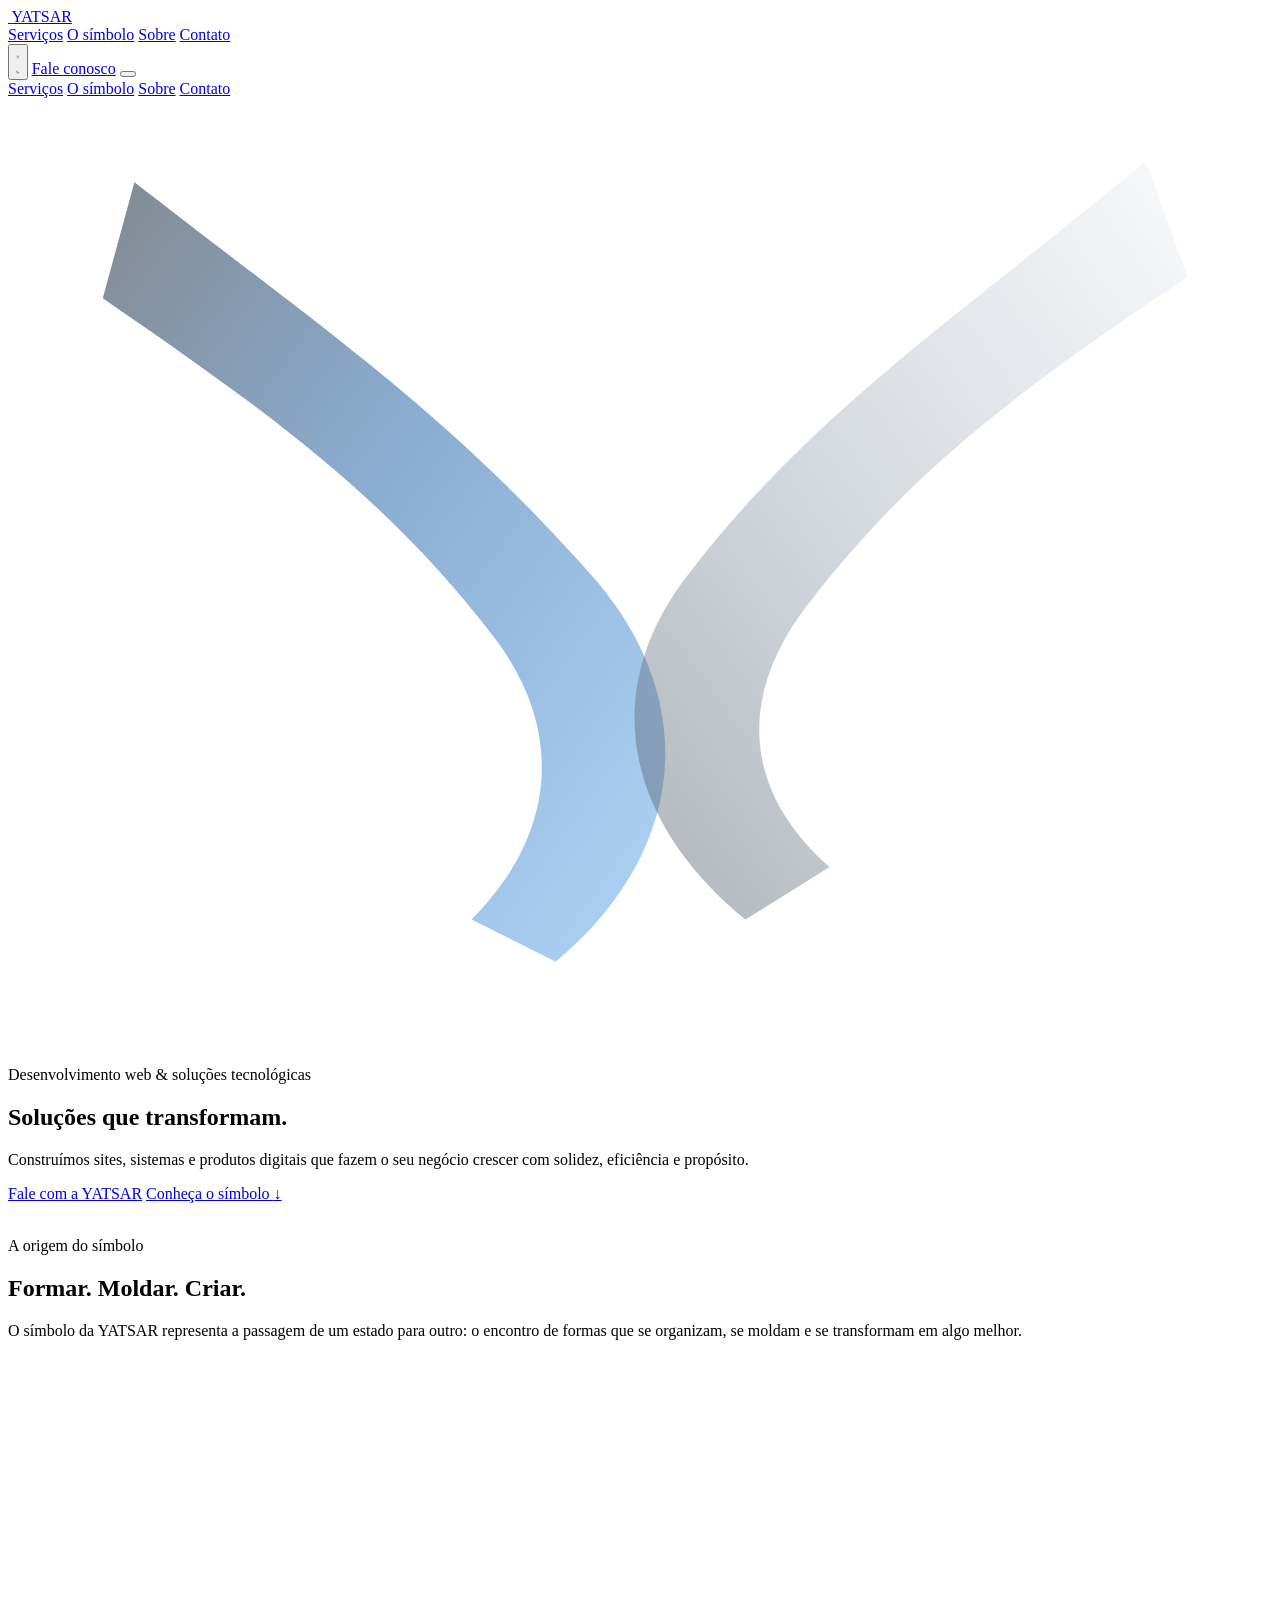
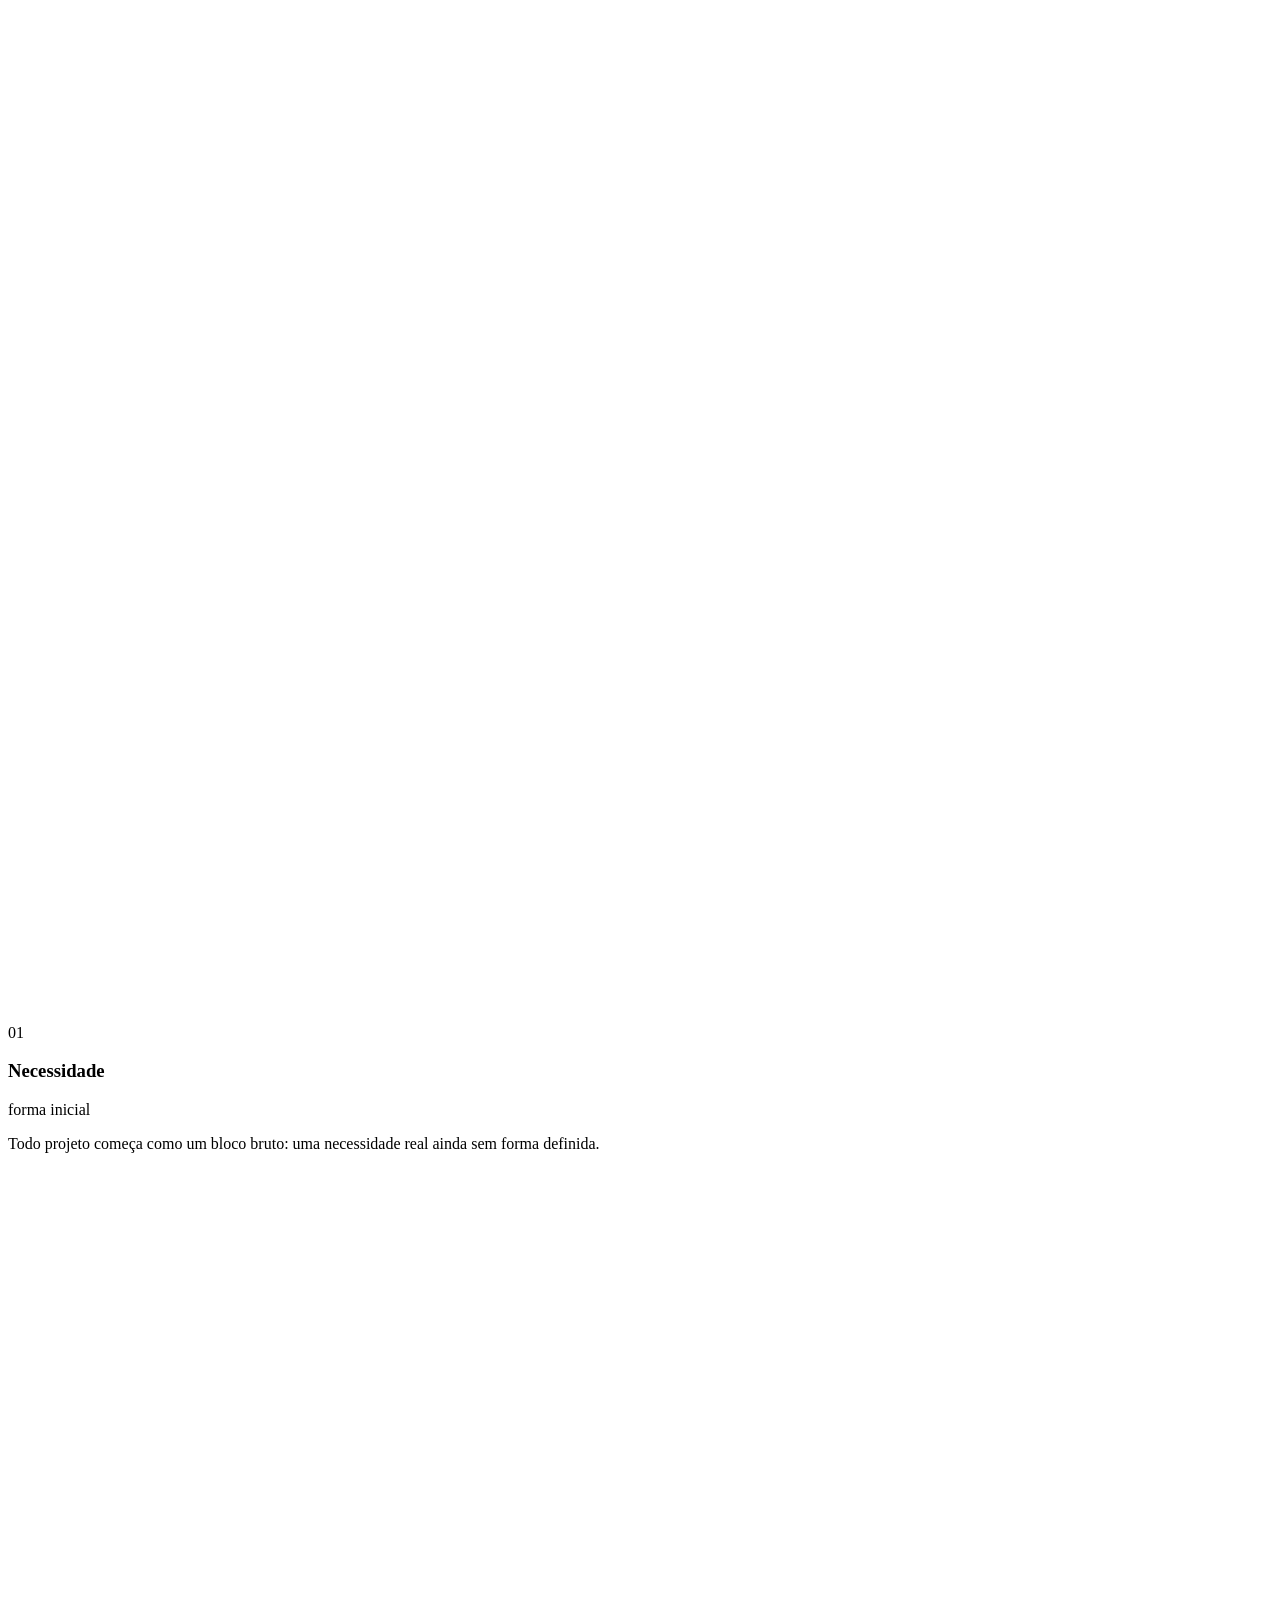
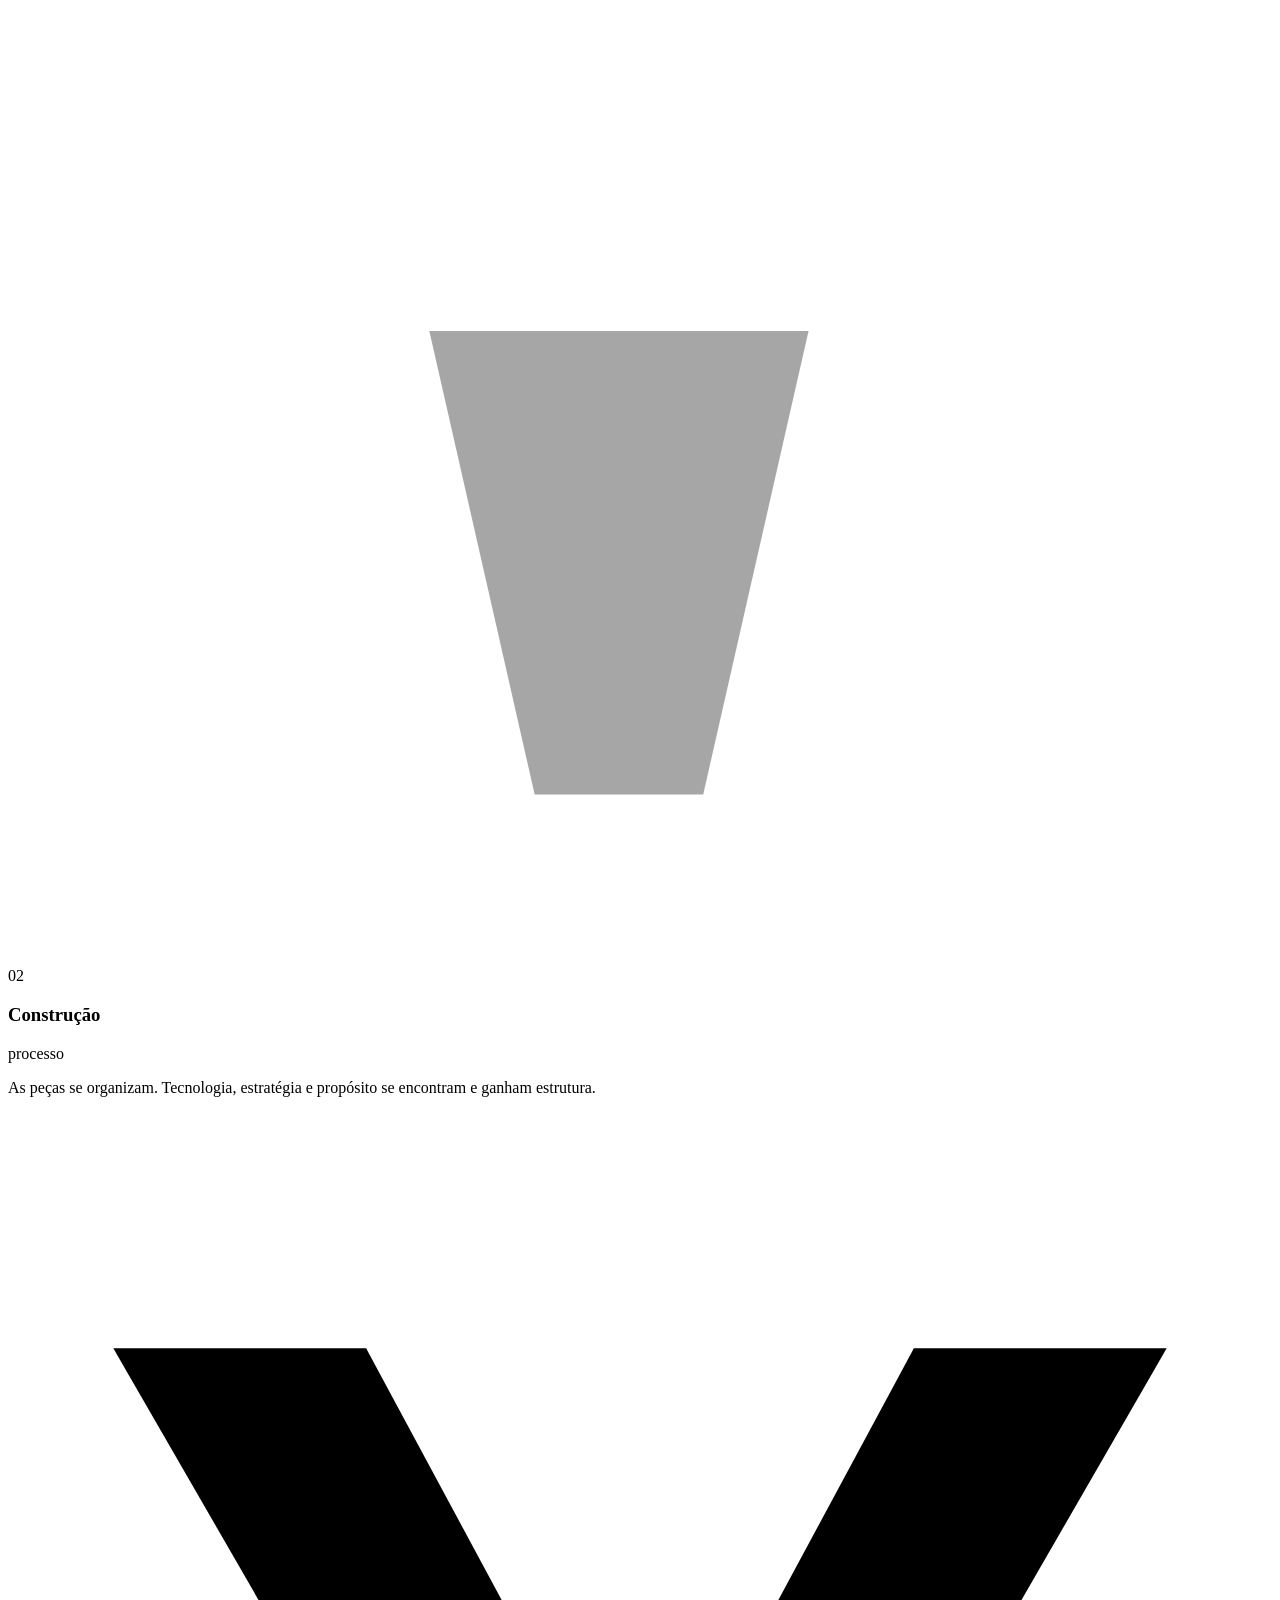
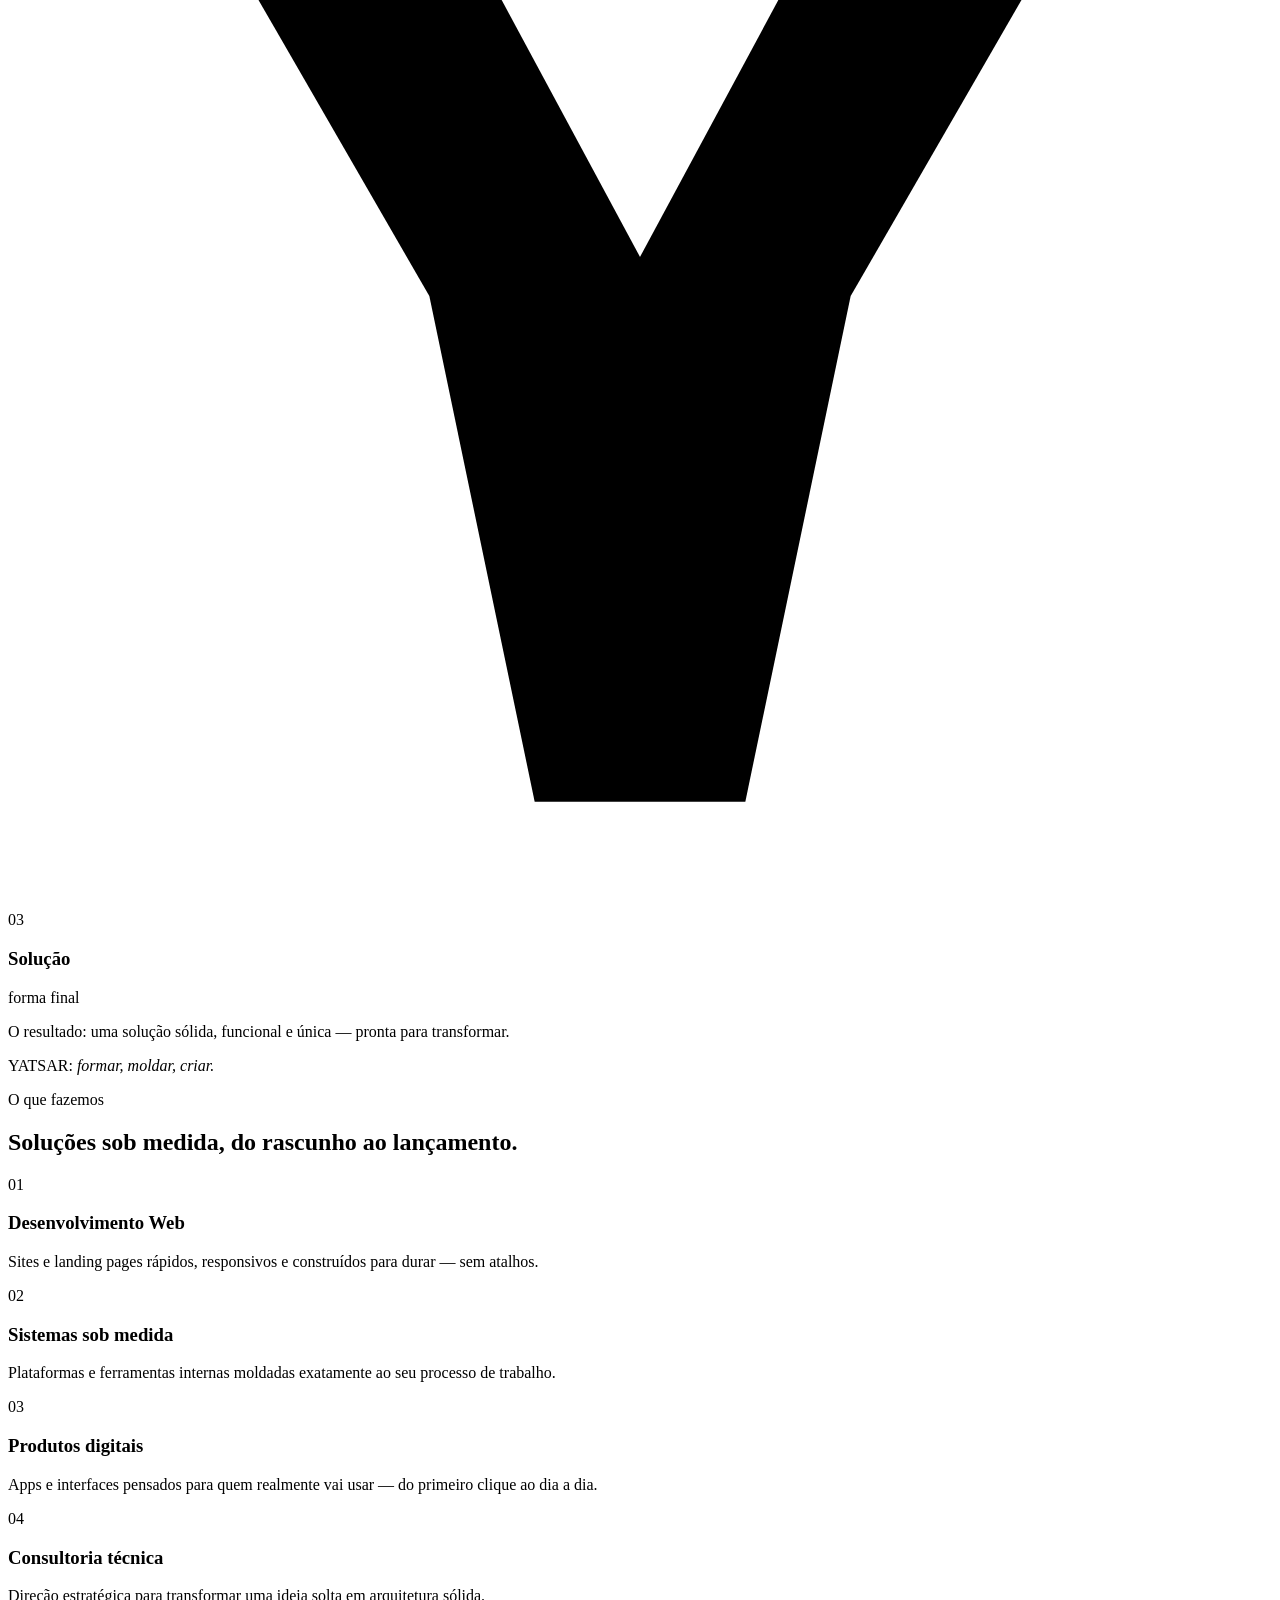
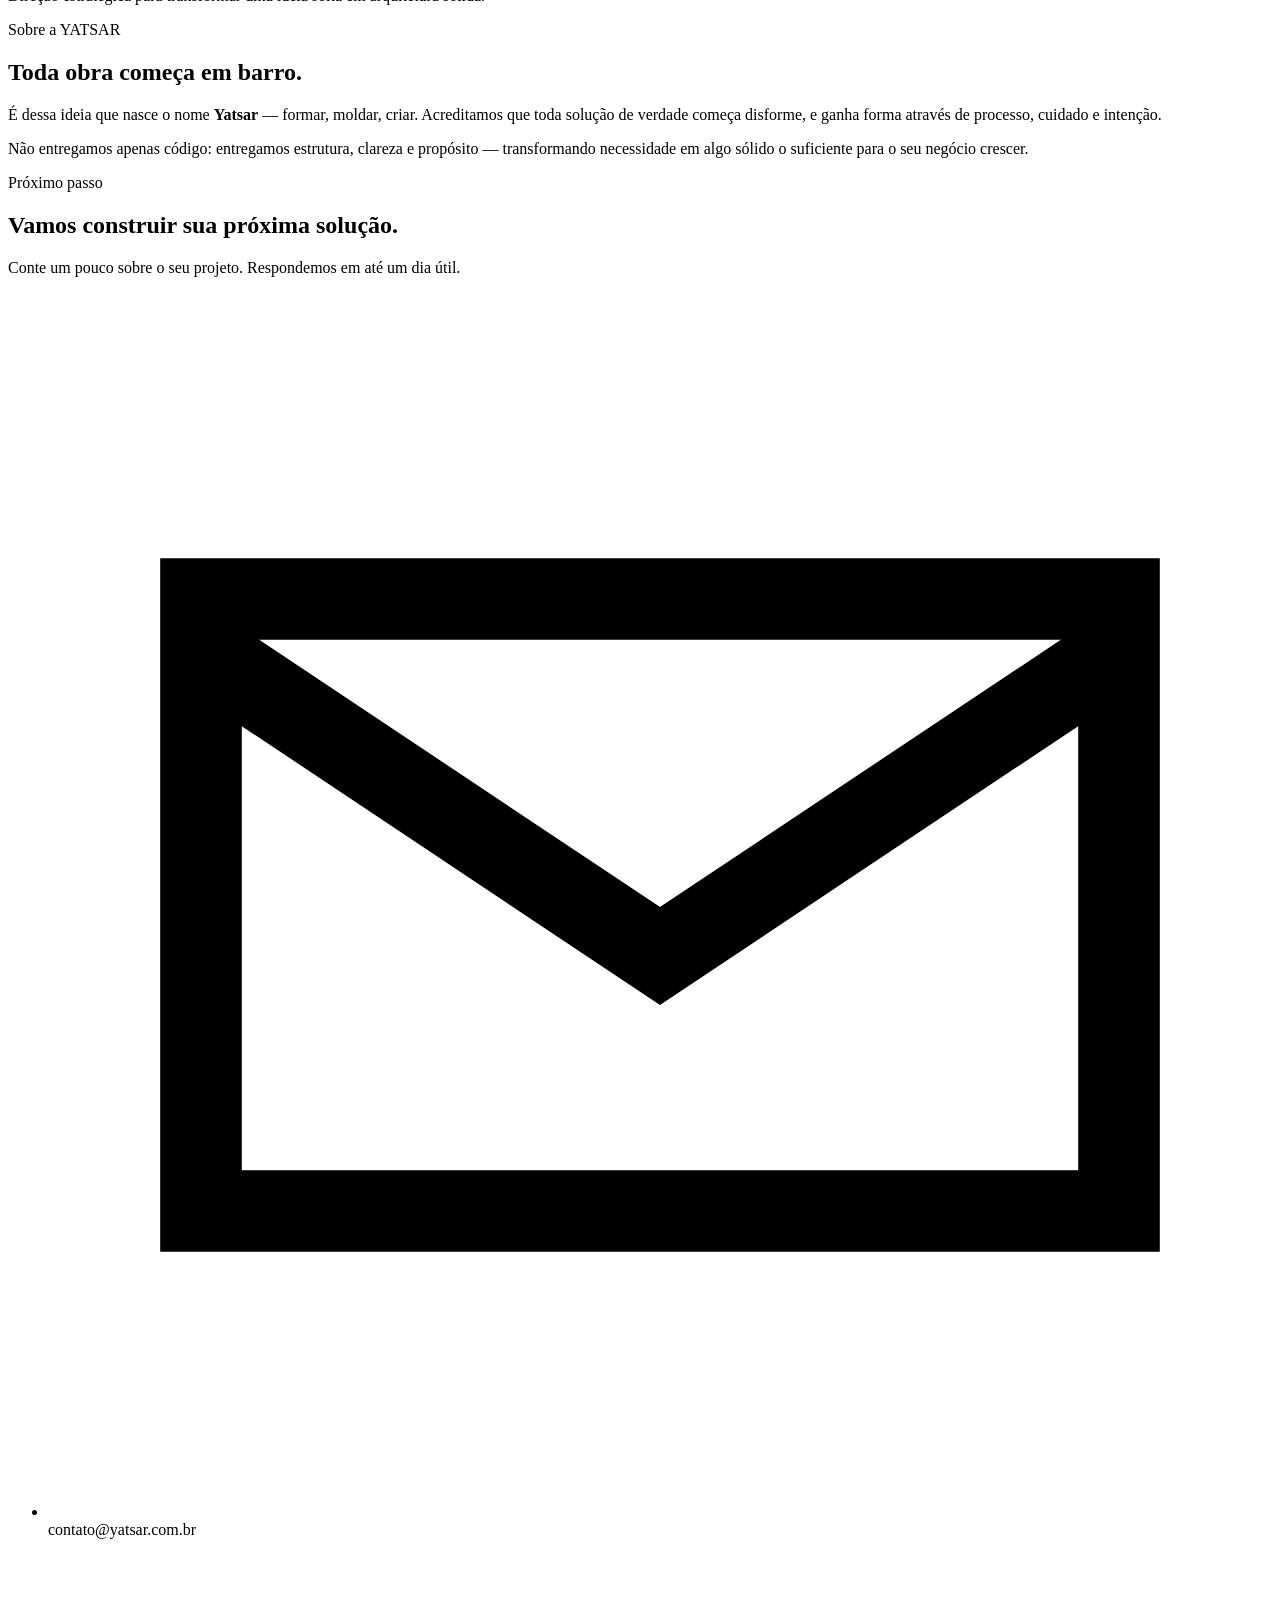
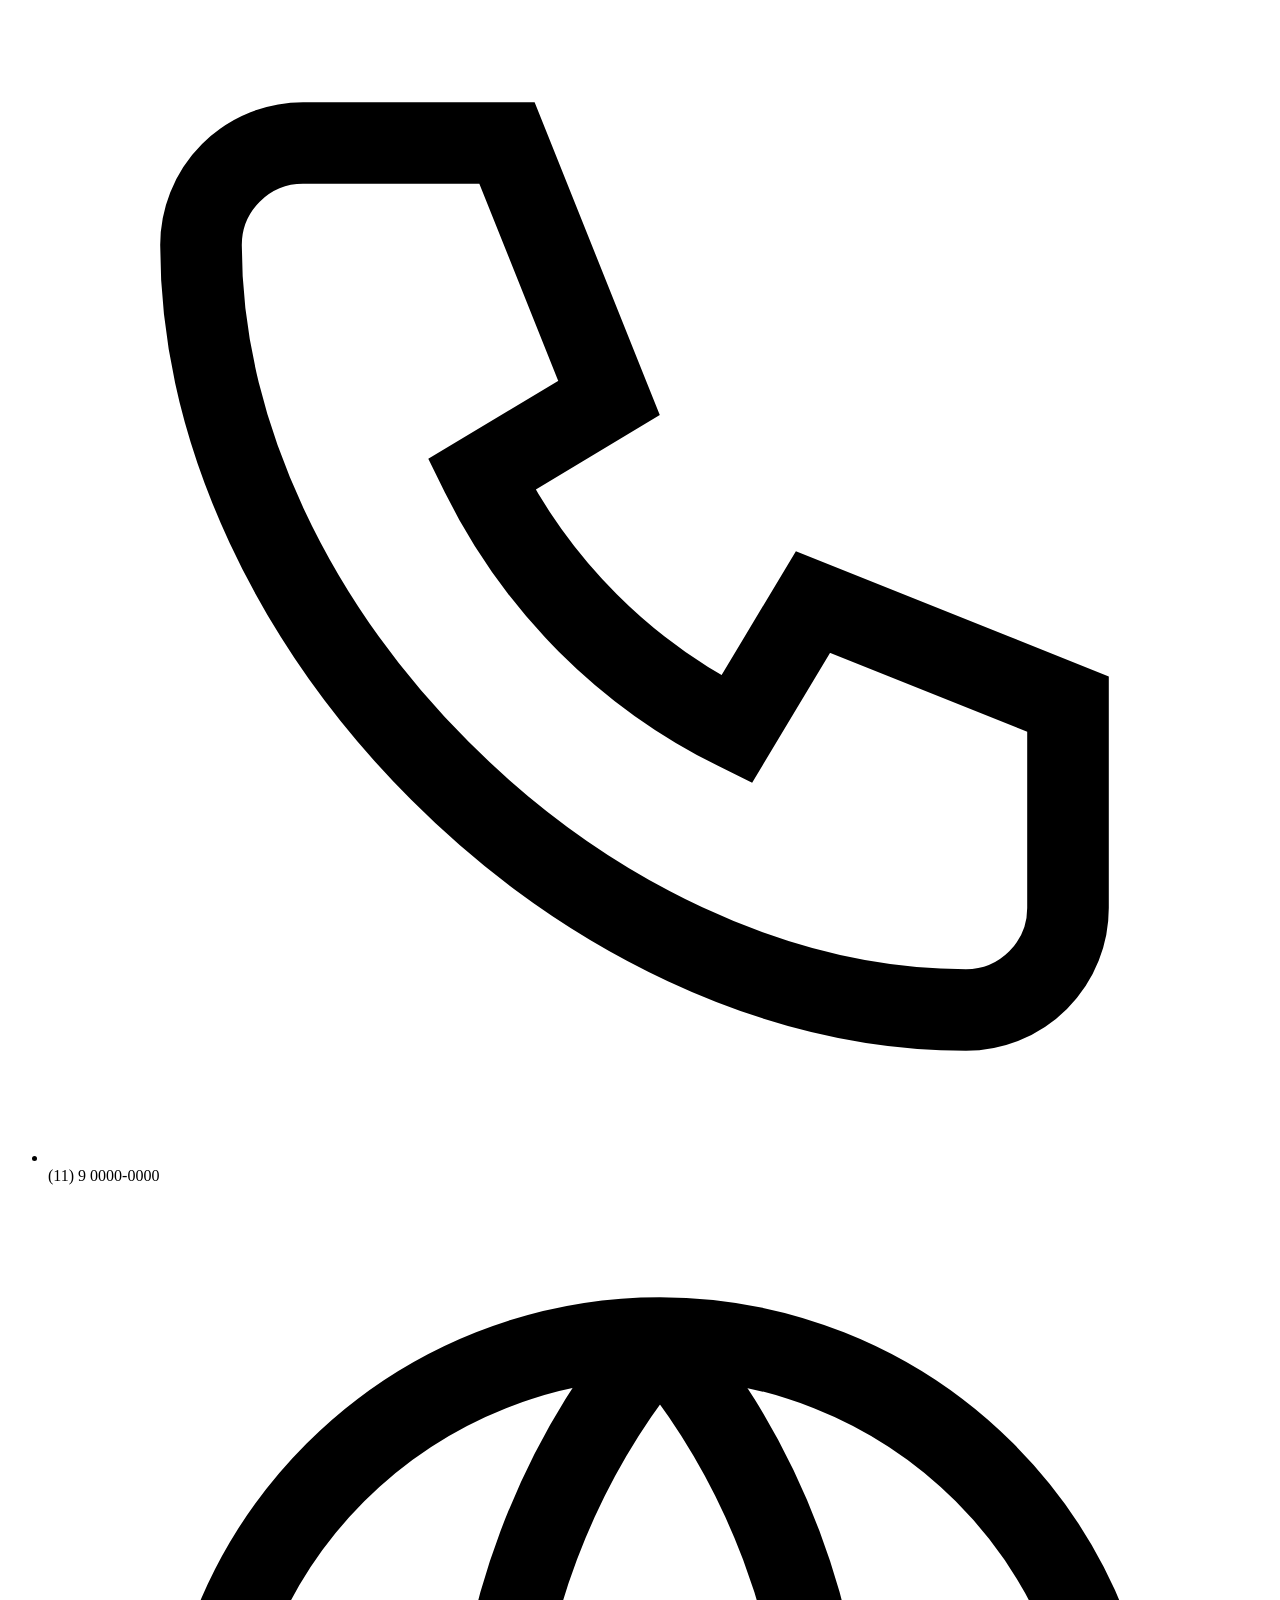
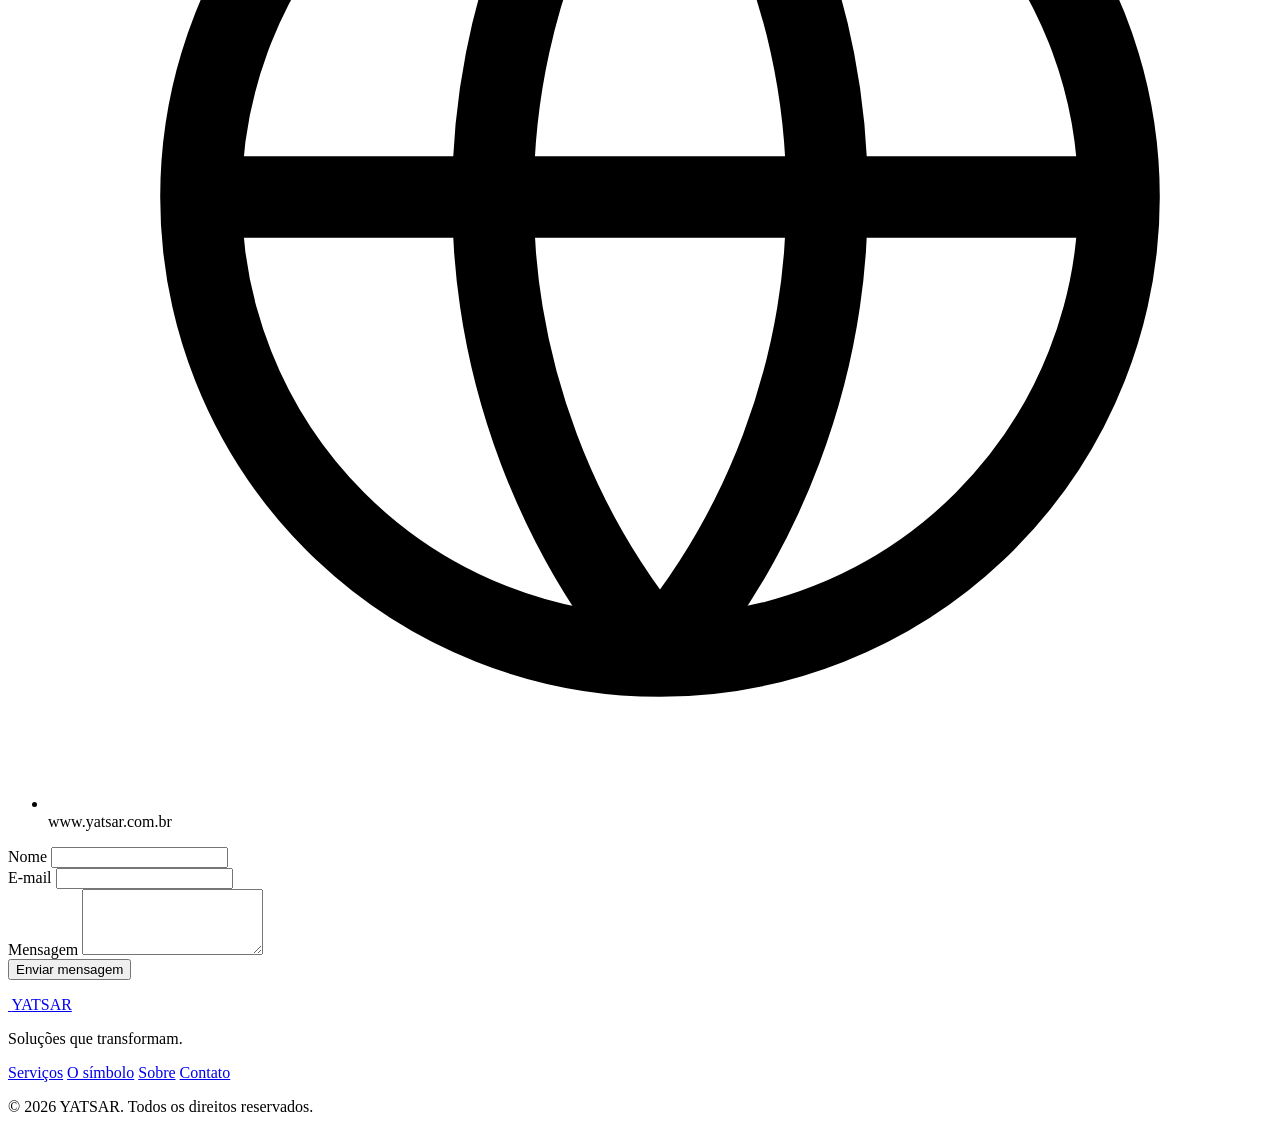
==== index.html @ bc800d45 "Rename index (1).html to index.html" ====
<!DOCTYPE html>
<html lang="pt-BR" data-theme="dark">
<head>
<meta charset="UTF-8">
<meta name="viewport" content="width=device-width, initial-scale=1.0">
<title>YATSAR — Soluções que transformam</title>
<meta name="description" content="YATSAR: desenvolvimento web e soluções tecnológicas para o seu negócio crescer com solidez, eficiência e propósito.">

<link rel="preconnect" href="https://fonts.googleapis.com">
<link rel="preconnect" href="https://fonts.gstatic.com" crossorigin>
<link href="https://fonts.googleapis.com/css2?family=Space+Grotesk:wght@400;500;600;700&family=Inter:wght@400;500;600&family=JetBrains+Mono:wght@400;500&display=swap" rel="stylesheet">

<link rel="stylesheet" href="style.css">

<link rel="icon" type="image/png" href="yatsar-symbol.png">
</head>
<body>

<!-- ============ CURSOR / NOISE OVERLAY ============ -->
<div class="grain" aria-hidden="true"></div>

<!-- ============ NAV ============ -->
<header class="nav" id="nav">
  <div class="nav-inner">
    <a href="#hero" class="nav-logo" aria-label="YATSAR — início">
      <img src="yatsar-symbol.png" alt="" class="logo-mark" aria-hidden="true">
      <span class="logo-word">YATSAR</span>
    </a>

    <nav class="nav-links" aria-label="Navegação principal">
      <a href="#servicos">Serviços</a>
      <a href="#ideia">O símbolo</a>
      <a href="#sobre">Sobre</a>
      <a href="#contato">Contato</a>
    </nav>

    <div class="nav-actions">
      <button class="theme-toggle" id="themeToggle" aria-label="Alternar tema claro e escuro" aria-pressed="false">
        <svg class="icon-sun" viewBox="0 0 24 24" fill="none" stroke="currentColor" stroke-width="1.8">
          <circle cx="12" cy="12" r="4.2"/>
          <path d="M12 2.5v2.4M12 19.1v2.4M4.2 4.2l1.7 1.7M18.1 18.1l1.7 1.7M2.5 12h2.4M19.1 12h2.4M4.2 19.8l1.7-1.7M18.1 5.9l1.7-1.7"/>
        </svg>
        <svg class="icon-moon" viewBox="0 0 24 24" fill="none" stroke="currentColor" stroke-width="1.8">
          <path d="M20 14.5A8.5 8.5 0 1 1 9.5 4a6.8 6.8 0 0 0 10.5 10.5Z"/>
        </svg>
      </button>
      <a href="#contato" class="btn btn-primary btn-small">Fale conosco</a>
      <button class="nav-burger" id="navBurger" aria-label="Abrir menu" aria-expanded="false">
        <span></span><span></span><span></span>
      </button>
    </div>
  </div>
  <nav class="nav-mobile" id="navMobile" aria-label="Navegação móvel">
    <a href="#servicos">Serviços</a>
    <a href="#ideia">O símbolo</a>
    <a href="#sobre">Sobre</a>
    <a href="#contato">Contato</a>
  </nav>
</header>

<main>
<!-- ============ HERO ============ -->
<section class="hero" id="hero">
  <div class="hero-bg" aria-hidden="true">
    <svg class="hero-ribbons" viewBox="0 0 1200 900" preserveAspectRatio="xMidYMid slice">
      <defs>
        <linearGradient id="ribbonBlue" x1="0%" y1="0%" x2="100%" y2="100%">
          <stop offset="0%" stop-color="#1D2A3A"/>
          <stop offset="45%" stop-color="#2B6CB0"/>
          <stop offset="100%" stop-color="#6FB1EE"/>
        </linearGradient>
        <linearGradient id="ribbonSilver" x1="100%" y1="0%" x2="0%" y2="100%">
          <stop offset="0%" stop-color="#EEF2F6"/>
          <stop offset="60%" stop-color="#8A97A6"/>
          <stop offset="100%" stop-color="#3A4552"/>
        </linearGradient>
      </defs>
      <g class="ribbon-group-1">
        <path d="M120,80 C300,220 420,300 560,460 C660,580 640,720 520,820 L440,780 C520,700 530,600 460,510 C360,380 250,300 90,190 Z" fill="url(#ribbonBlue)" opacity="0.55"/>
      </g>
      <g class="ribbon-group-2">
        <path d="M1080,60 C900,210 760,300 640,460 C560,570 590,690 700,780 L780,730 C700,660 690,570 760,480 C860,350 970,270 1120,170 Z" fill="url(#ribbonSilver)" opacity="0.4"/>
      </g>
    </svg>
    <div class="hero-glow"></div>
  </div>

  <div class="hero-content">
    <p class="eyebrow reveal" data-reveal>Desenvolvimento web &amp; soluções tecnológicas</p>
    <h1 class="hero-title">
      <span class="reveal" data-reveal style="--d:0">Soluções que</span>
      <span class="reveal accent" data-reveal style="--d:1">transformam.</span>
    </h1>
    <p class="hero-sub reveal" data-reveal style="--d:2">
      Construímos sites, sistemas e produtos digitais que fazem o seu negócio
      crescer com solidez, eficiência e propósito.
    </p>
    <div class="hero-actions reveal" data-reveal style="--d:3">
      <a href="#contato" class="btn btn-primary">Fale com a YATSAR</a>
      <a href="#ideia" class="btn btn-ghost">Conheça o símbolo <span class="arrow-down">↓</span></a>
    </div>
  </div>

  <div class="hero-symbol reveal" data-reveal style="--d:2" aria-hidden="true">
    <img src="yatsar-symbol.png" alt="" class="floating-symbol">
  </div>

  <div class="scroll-cue" aria-hidden="true"><span></span></div>
</section>

<!-- ============ A IDEIA / O SÍMBOLO ============ -->
<section class="ideia" id="ideia">
  <div class="section-head">
    <p class="eyebrow reveal" data-reveal>A origem do símbolo</p>
    <h2 class="section-title reveal" data-reveal>Formar. Moldar. Criar.</h2>
    <p class="section-lead reveal" data-reveal>
      O símbolo da YATSAR representa a passagem de um estado para outro: o encontro
      de formas que se organizam, se moldam e se transformam em algo melhor.
    </p>
  </div>

  <div class="steps" id="stepsTrack">
    <div class="step reveal" data-reveal data-step="1">
      <div class="step-shape">
        <svg viewBox="0 0 120 120" class="shape-svg shape-need">
          <polygon points="60,10 105,35 105,85 60,110 15,85 15,35" fill="none" stroke="var(--equilibrio)" stroke-width="2.5"/>
        </svg>
      </div>
      <span class="step-index">01</span>
      <h3>Necessidade</h3>
      <p class="step-caption">forma inicial</p>
      <p class="step-text">Todo projeto começa como um bloco bruto: uma necessidade real ainda sem forma definida.</p>
    </div>

    <div class="step-connector" aria-hidden="true"><svg viewBox="0 0 100 10" preserveAspectRatio="none"><line x1="0" y1="5" x2="100" y2="5"/></svg></div>

    <div class="step reveal" data-reveal data-step="2">
      <div class="step-shape">
        <svg viewBox="0 0 120 120" class="shape-svg shape-build">
          <polygon points="60,14 100,38 100,84 60,108 26,88" fill="none" stroke="var(--confianca)" stroke-width="2.5" stroke-dasharray="6 5"/>
          <polygon points="40,60 76,60 66,104 50,104" fill="var(--confianca)" opacity="0.35"/>
        </svg>
      </div>
      <span class="step-index">02</span>
      <h3>Construção</h3>
      <p class="step-caption">processo</p>
      <p class="step-text">As peças se organizam. Tecnologia, estratégia e propósito se encontram e ganham estrutura.</p>
    </div>

    <div class="step-connector" aria-hidden="true"><svg viewBox="0 0 100 10" preserveAspectRatio="none"><line x1="0" y1="5" x2="100" y2="5"/></svg></div>

    <div class="step reveal" data-reveal data-step="3">
      <div class="step-shape">
        <svg viewBox="0 0 120 120" class="shape-svg shape-final">
          <polygon class="poly-blue" points="10,10 34,10 62,62 40,62"/>
          <polygon class="poly-silver" points="110,10 86,10 58,62 80,62"/>
          <polygon class="poly-tail" points="40,62 80,62 70,110 50,110"/>
        </svg>
      </div>
      <span class="step-index">03</span>
      <h3>Solução</h3>
      <p class="step-caption">forma final</p>
      <p class="step-text">O resultado: uma solução sólida, funcional e única — pronta para transformar.</p>
    </div>
  </div>

  <p class="ideia-tagline reveal" data-reveal>YATSAR: <em>formar, moldar, criar.</em></p>
</section>

<!-- ============ SERVIÇOS ============ -->
<section class="servicos" id="servicos">
  <div class="section-head">
    <p class="eyebrow reveal" data-reveal>O que fazemos</p>
    <h2 class="section-title reveal" data-reveal>Soluções sob medida, do rascunho ao lançamento.</h2>
  </div>

  <div class="cards">
    <article class="card reveal" data-reveal>
      <span class="card-num">01</span>
      <h3>Desenvolvimento Web</h3>
      <p>Sites e landing pages rápidos, responsivos e construídos para durar — sem atalhos.</p>
    </article>
    <article class="card reveal" data-reveal>
      <span class="card-num">02</span>
      <h3>Sistemas sob medida</h3>
      <p>Plataformas e ferramentas internas moldadas exatamente ao seu processo de trabalho.</p>
    </article>
    <article class="card reveal" data-reveal>
      <span class="card-num">03</span>
      <h3>Produtos digitais</h3>
      <p>Apps e interfaces pensados para quem realmente vai usar — do primeiro clique ao dia a dia.</p>
    </article>
    <article class="card reveal" data-reveal>
      <span class="card-num">04</span>
      <h3>Consultoria técnica</h3>
      <p>Direção estratégica para transformar uma ideia solta em arquitetura sólida.</p>
    </article>
  </div>
</section>

<!-- ============ SOBRE ============ -->
<section class="sobre" id="sobre">
  <div class="sobre-inner">
    <div class="sobre-text reveal" data-reveal>
      <p class="eyebrow">Sobre a YATSAR</p>
      <h2 class="section-title">Toda obra começa em barro.</h2>
      <p>
        É dessa ideia que nasce o nome <strong>Yatsar</strong> — formar, moldar, criar.
        Acreditamos que toda solução de verdade começa disforme, e ganha forma através
        de processo, cuidado e intenção.
      </p>
      <p>
        Não entregamos apenas código: entregamos estrutura, clareza e propósito —
        transformando necessidade em algo sólido o suficiente para o seu negócio crescer.
      </p>
    </div>
  </div>
</section>

<!-- ============ CONTATO ============ -->
<section class="contato" id="contato">
  <div class="contato-inner">
    <div class="contato-text reveal" data-reveal>
      <p class="eyebrow">Próximo passo</p>
      <h2 class="section-title">Vamos construir sua próxima solução.</h2>
      <p class="section-lead">Conte um pouco sobre o seu projeto. Respondemos em até um dia útil.</p>

      <ul class="contact-list">
        <li>
          <svg viewBox="0 0 24 24" fill="none" stroke="currentColor" stroke-width="1.6"><path d="M3 6h18v12H3z"/><path d="m3 7 9 6 9-6"/></svg>
          <span>contato@yatsar.com.br</span>
        </li>
        <li>
          <svg viewBox="0 0 24 24" fill="none" stroke="currentColor" stroke-width="1.6"><path d="M5 4h4l2 5-2.5 1.5a11 11 0 0 0 5 5L15 13l5 2v4a2 2 0 0 1-2 2C10.5 21 3 13.5 3 6a2 2 0 0 1 2-2Z"/></svg>
          <span>(11) 9 0000-0000</span>
        </li>
        <li>
          <svg viewBox="0 0 24 24" fill="none" stroke="currentColor" stroke-width="1.6"><circle cx="12" cy="12" r="9"/><path d="M3 12h18M12 3a14 14 0 0 1 0 18M12 3a14 14 0 0 0 0 18"/></svg>
          <span>www.yatsar.com.br</span>
        </li>
      </ul>
    </div>

    <form class="contact-form reveal" data-reveal id="contactForm" novalidate>
      <div class="field">
        <label for="name">Nome</label>
        <input type="text" id="name" name="name" required autocomplete="name">
      </div>
      <div class="field">
        <label for="email">E-mail</label>
        <input type="email" id="email" name="email" required autocomplete="email">
      </div>
      <div class="field">
        <label for="message">Mensagem</label>
        <textarea id="message" name="message" rows="4" required></textarea>
      </div>
      <button type="submit" class="btn btn-primary btn-full">
        <span class="btn-label">Enviar mensagem</span>
      </button>
      <p class="form-status" id="formStatus" role="status" aria-live="polite"></p>
    </form>
  </div>
</section>
</main>

<!-- ============ FOOTER ============ -->
<footer class="footer">
  <div class="footer-inner">
    <a href="#hero" class="nav-logo" aria-label="YATSAR — início">
      <img src="yatsar-symbol.png" alt="" class="logo-mark" aria-hidden="true">
      <span class="logo-word">YATSAR</span>
    </a>
    <p class="footer-tagline">Soluções que transformam.</p>
    <nav class="footer-links" aria-label="Navegação do rodapé">
      <a href="#servicos">Serviços</a>
      <a href="#ideia">O símbolo</a>
      <a href="#sobre">Sobre</a>
      <a href="#contato">Contato</a>
    </nav>
    <p class="footer-copy">© <span id="year"></span> YATSAR. Todos os direitos reservados.</p>
  </div>
</footer>

<script src="script.js"></script>
</body>
</html>
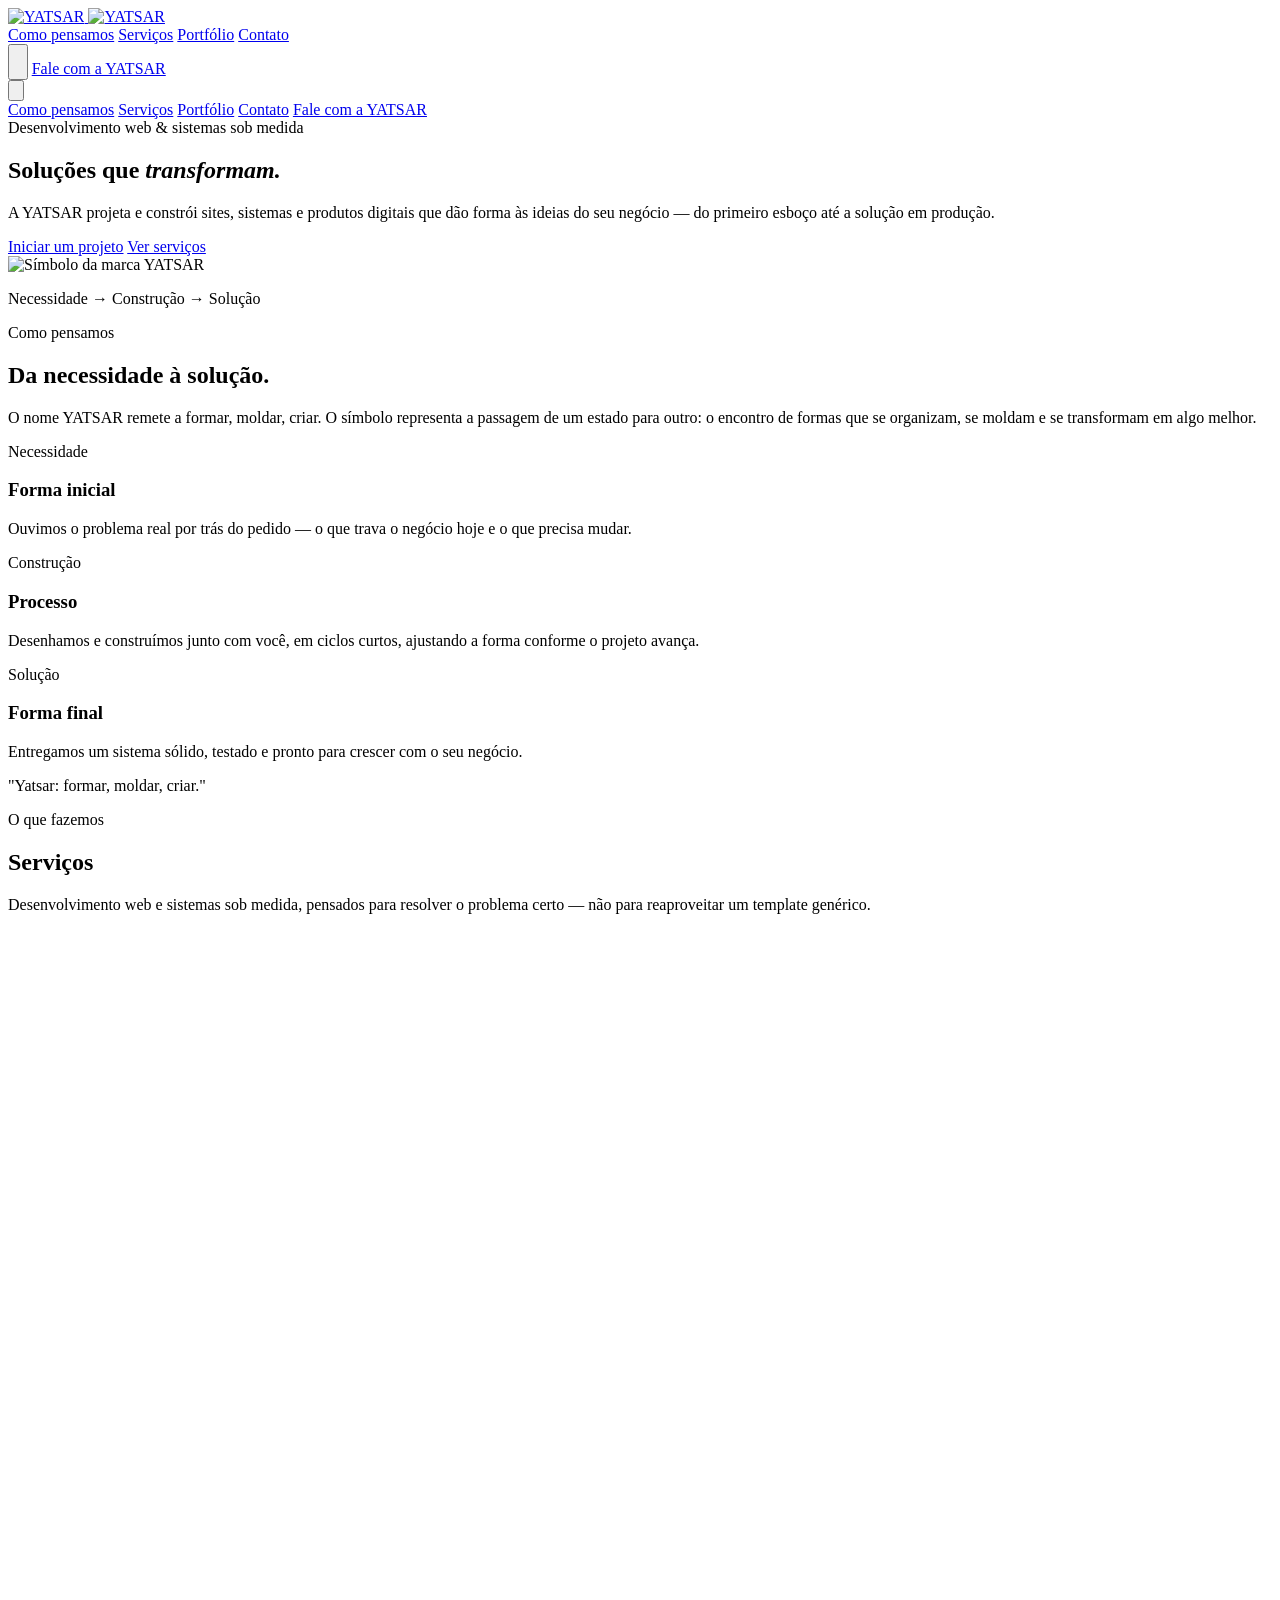
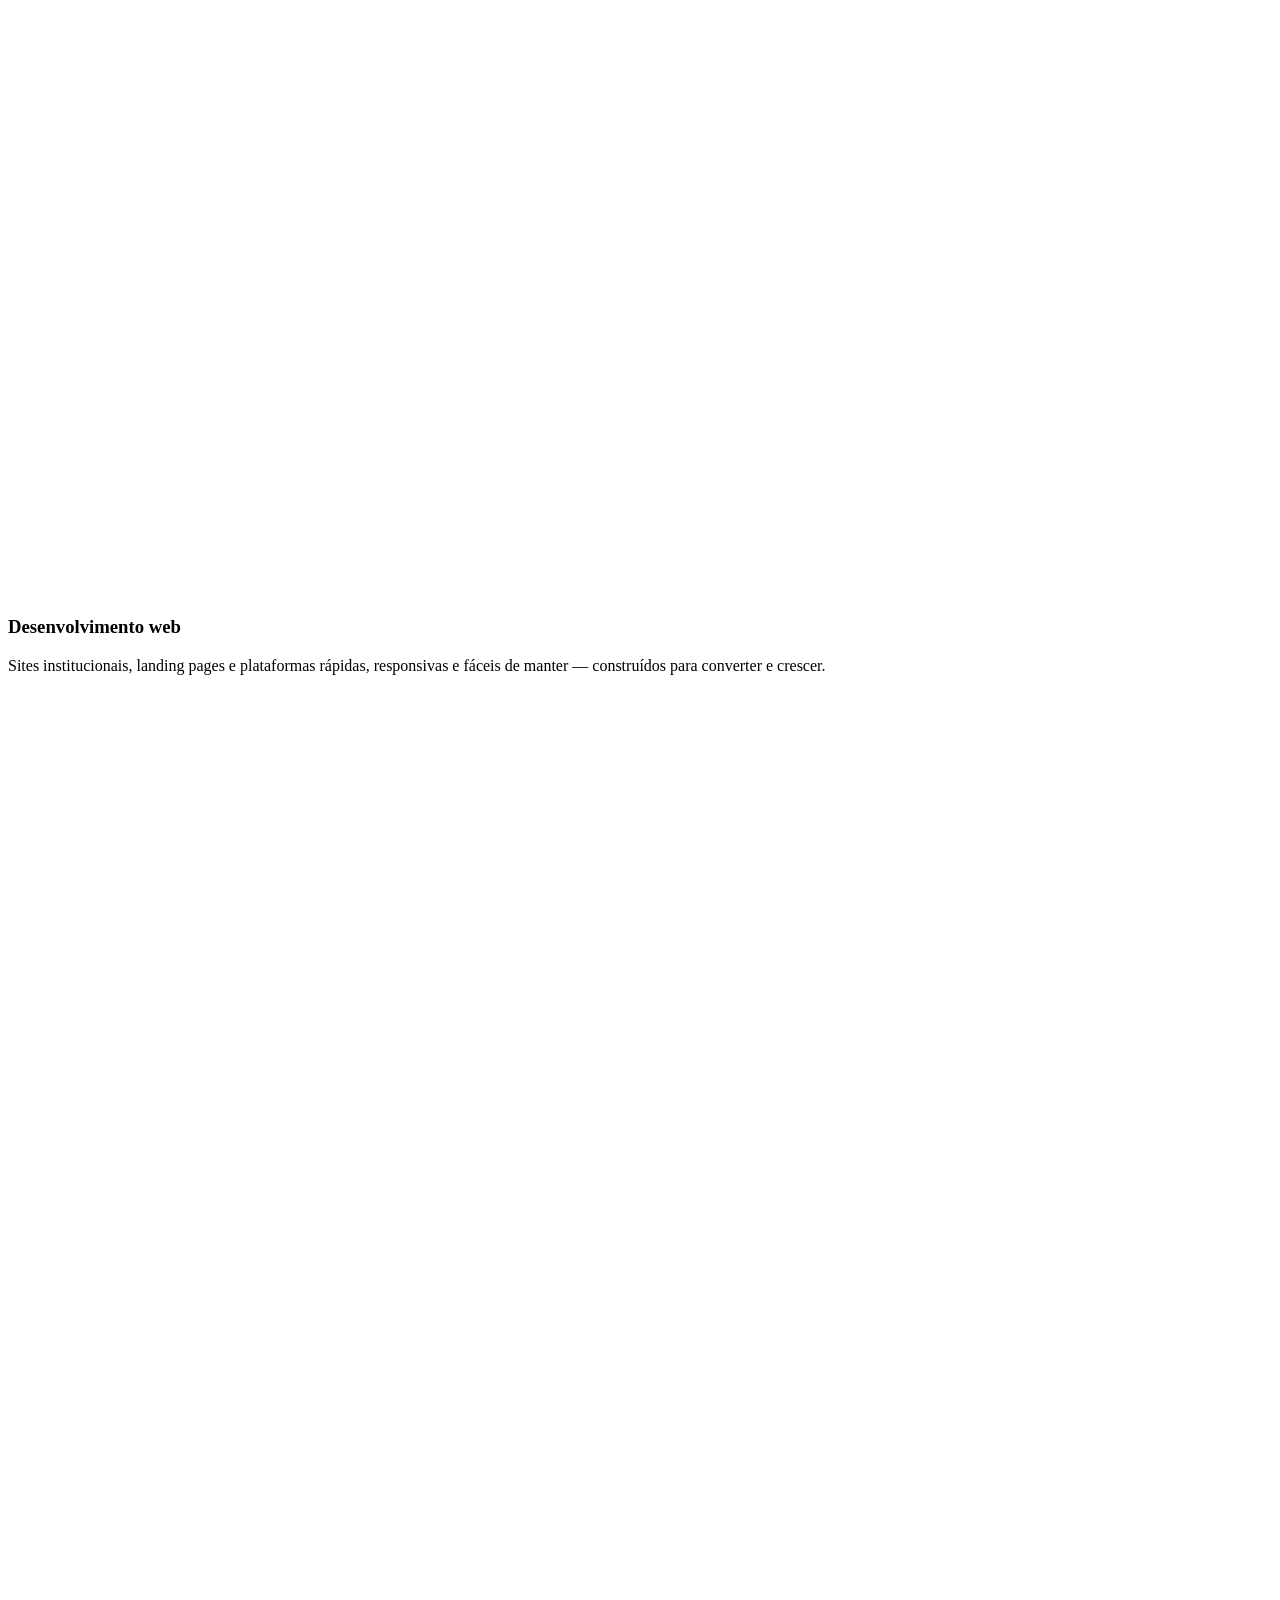
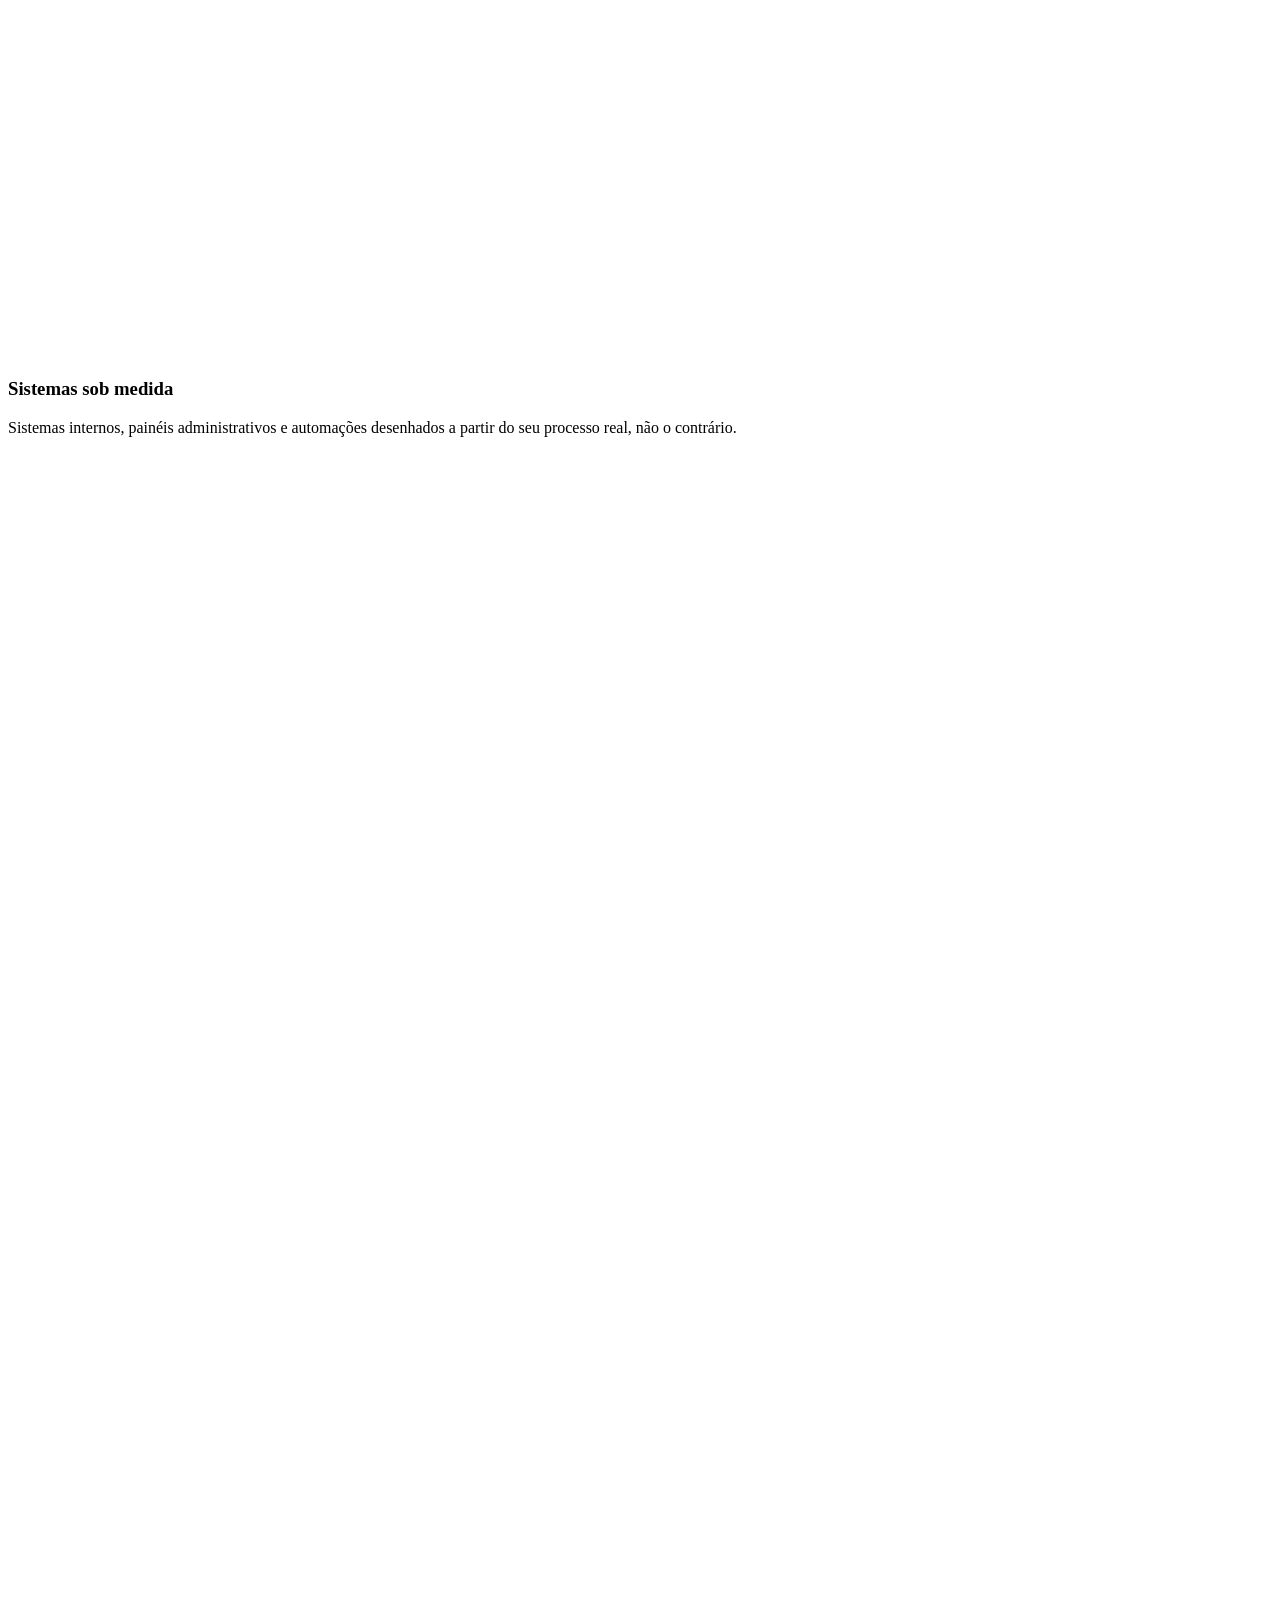
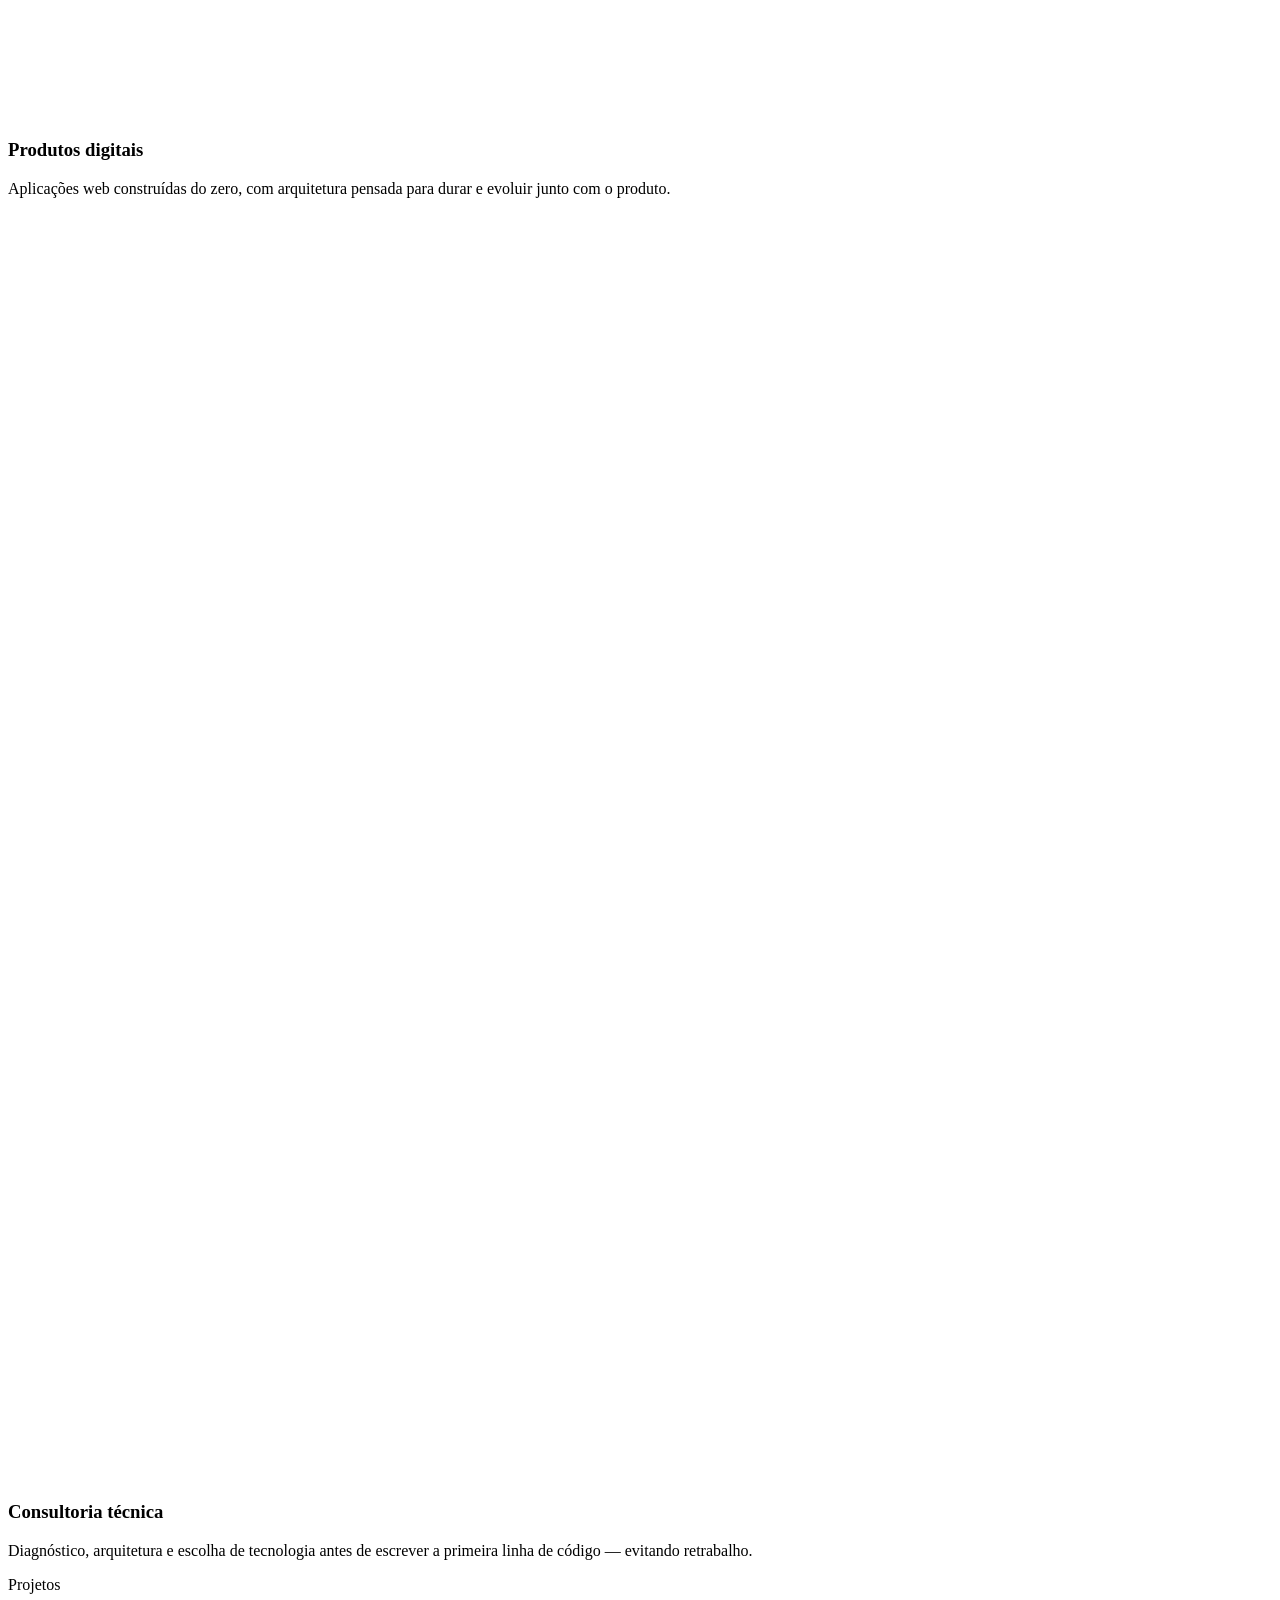
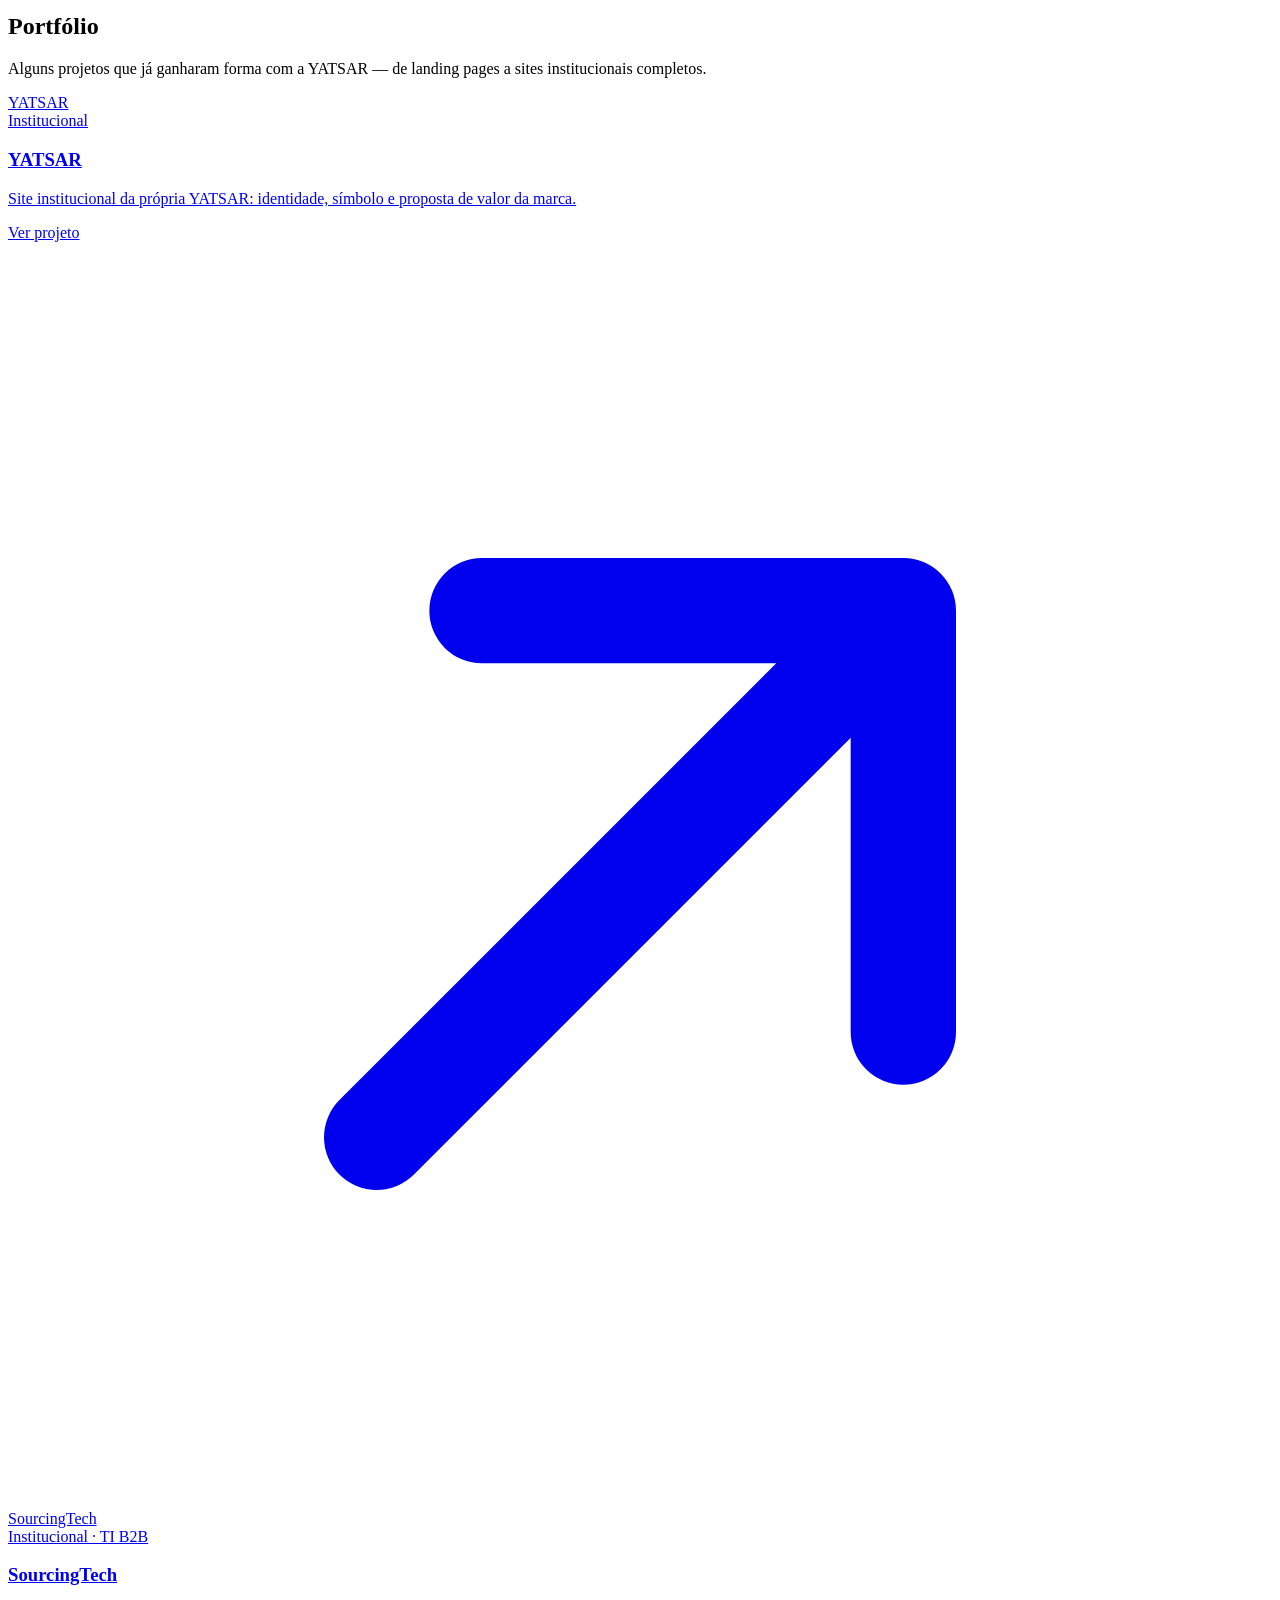
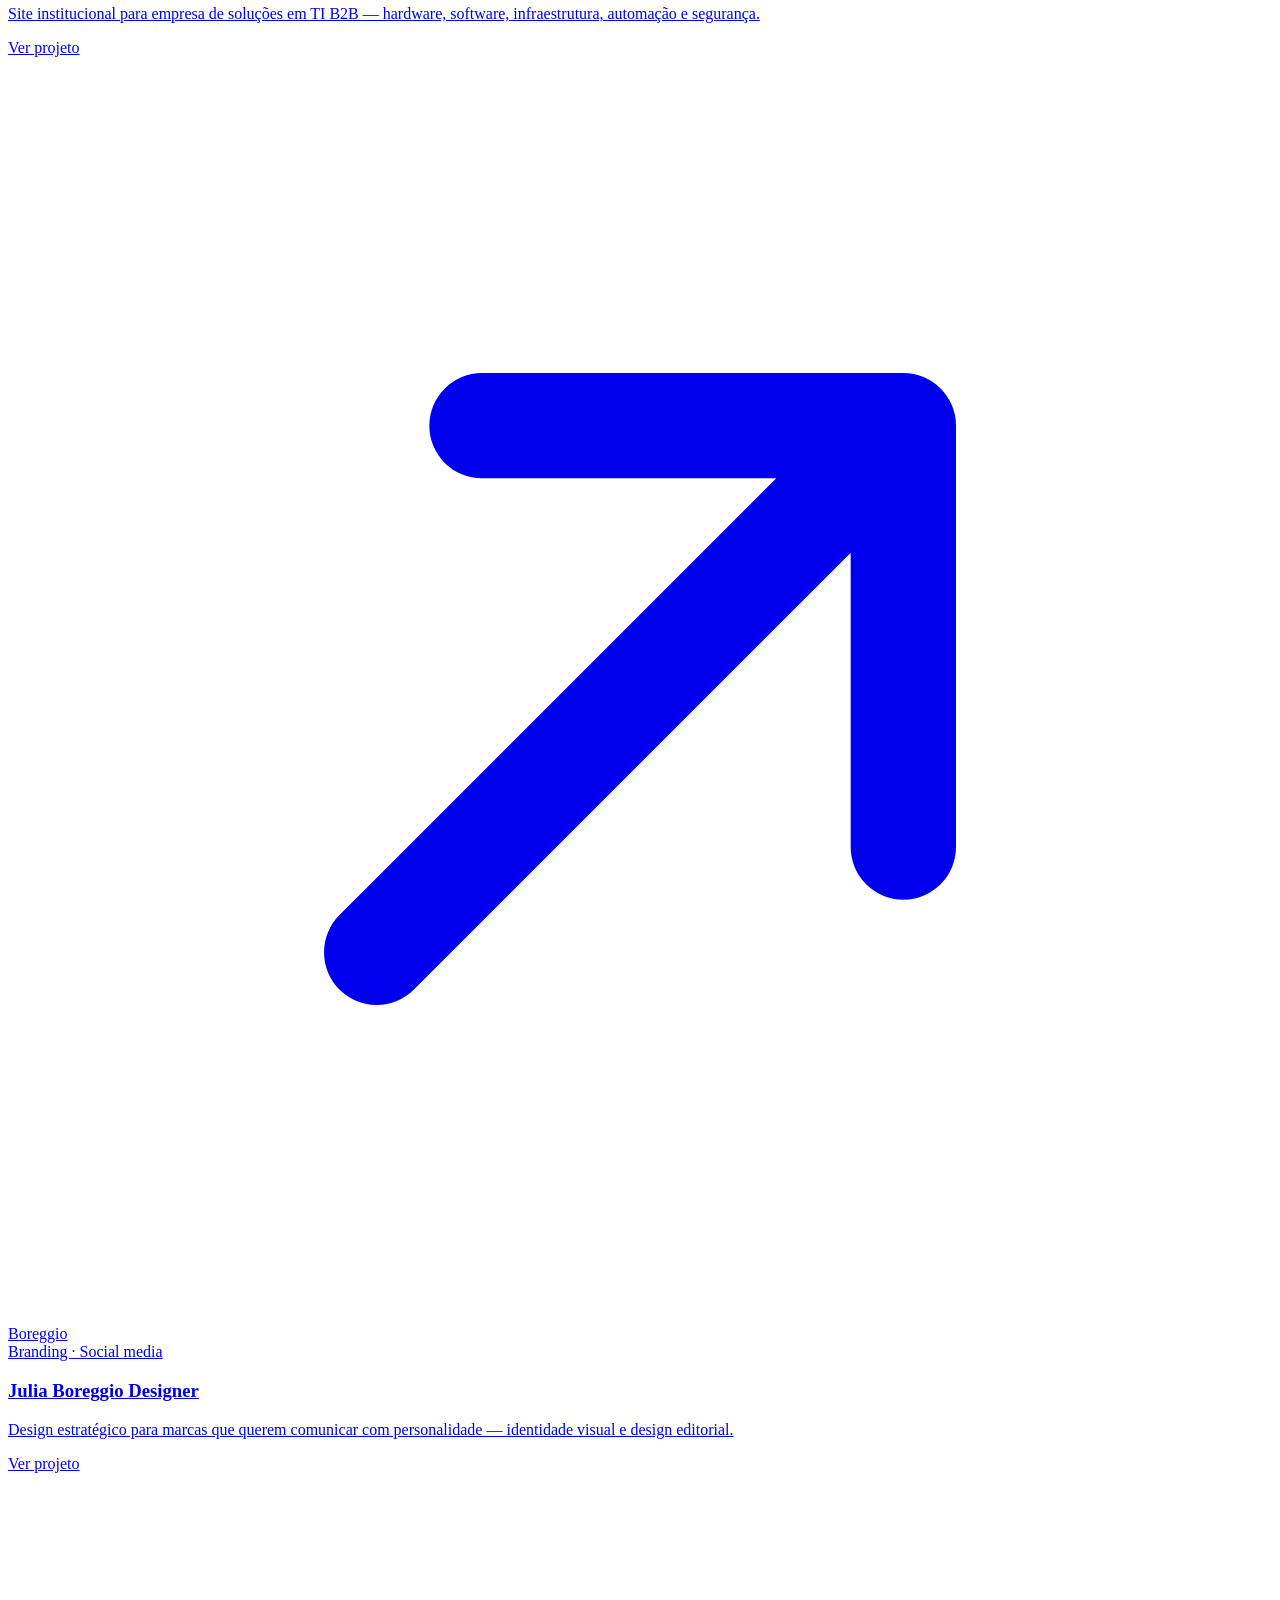
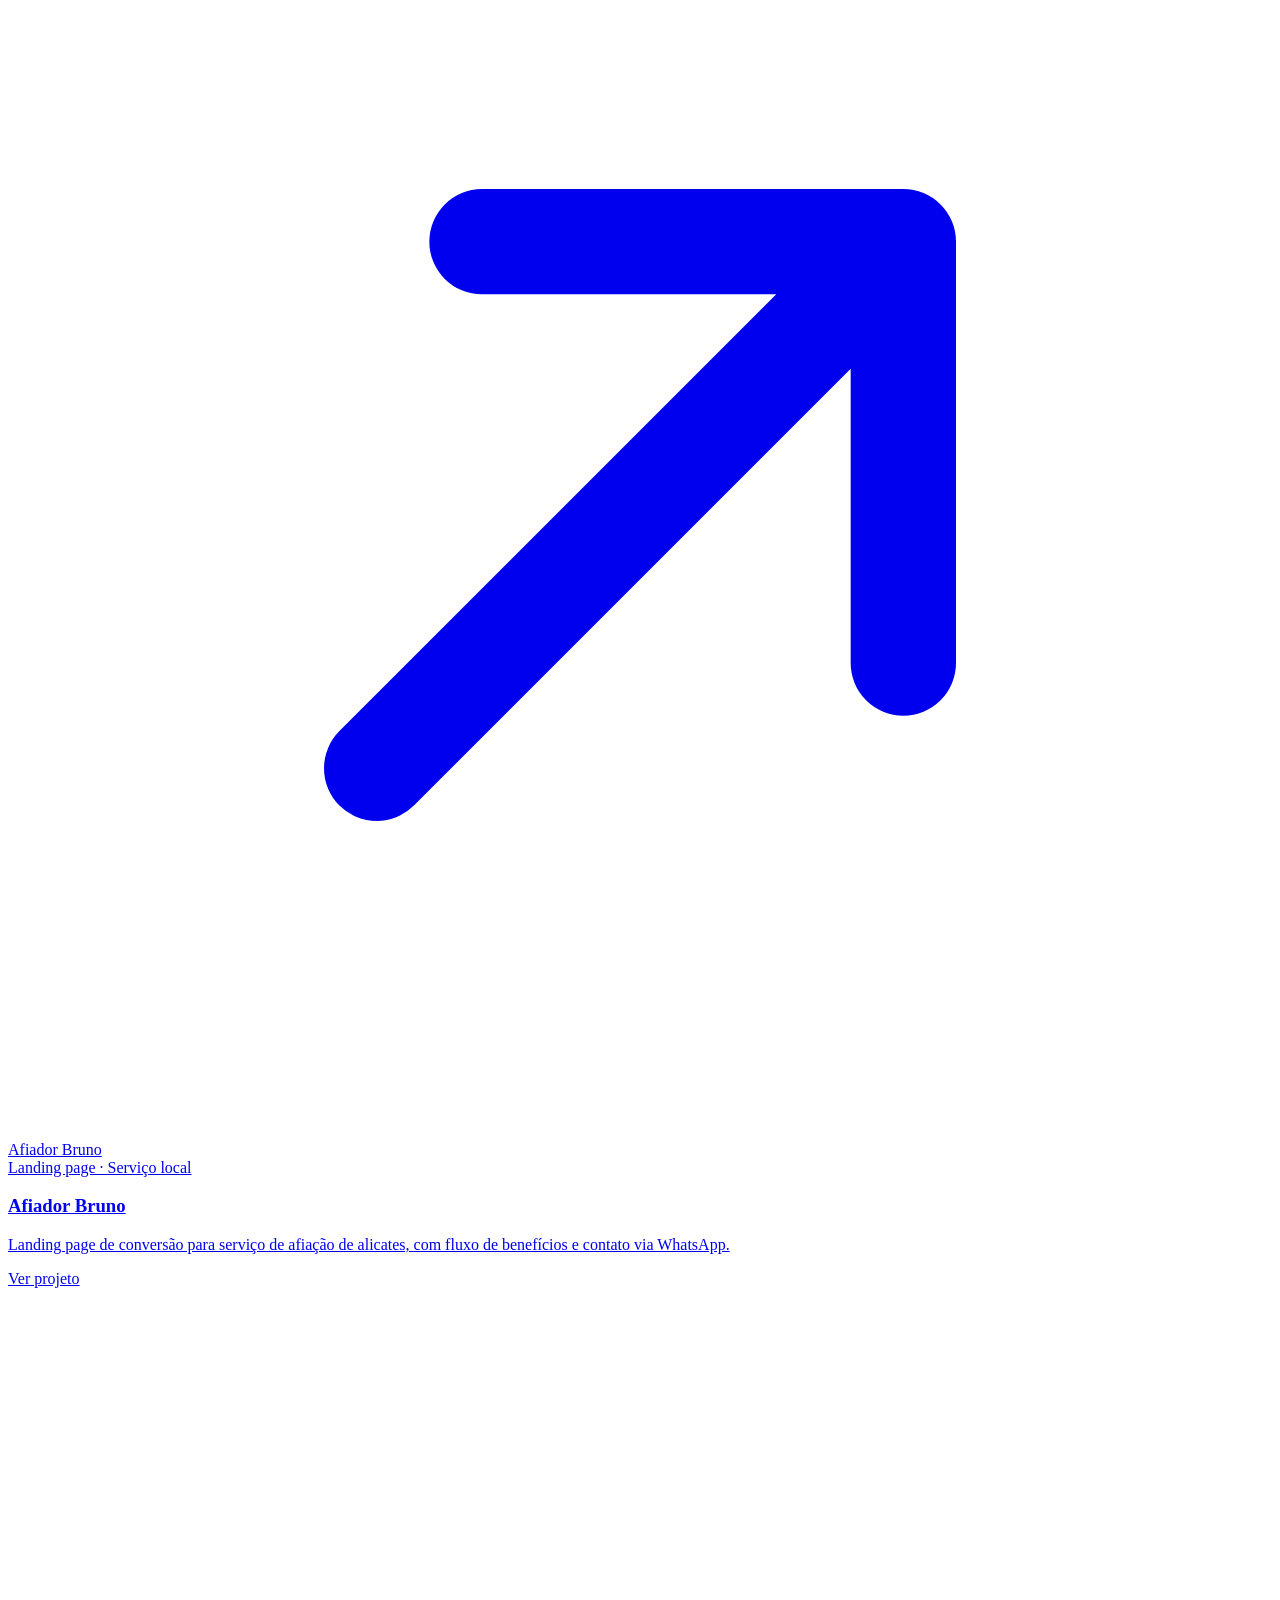
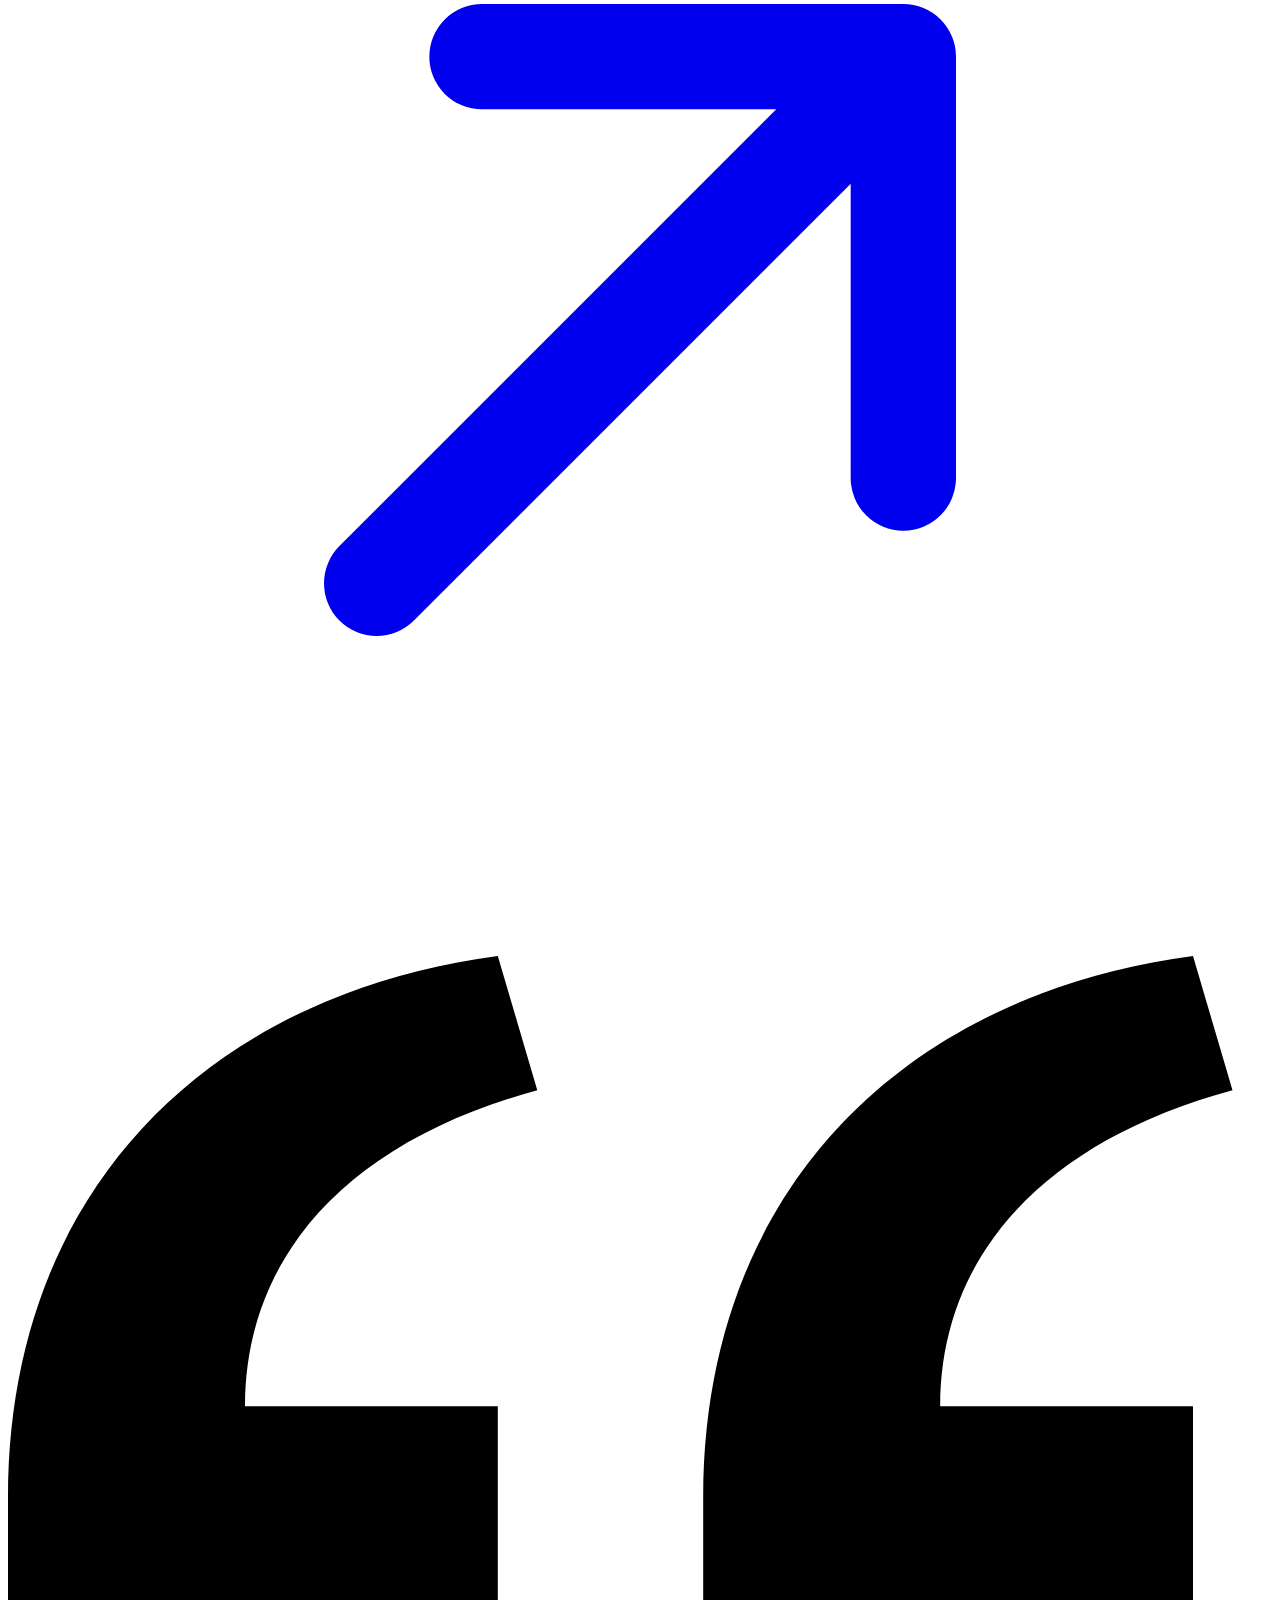
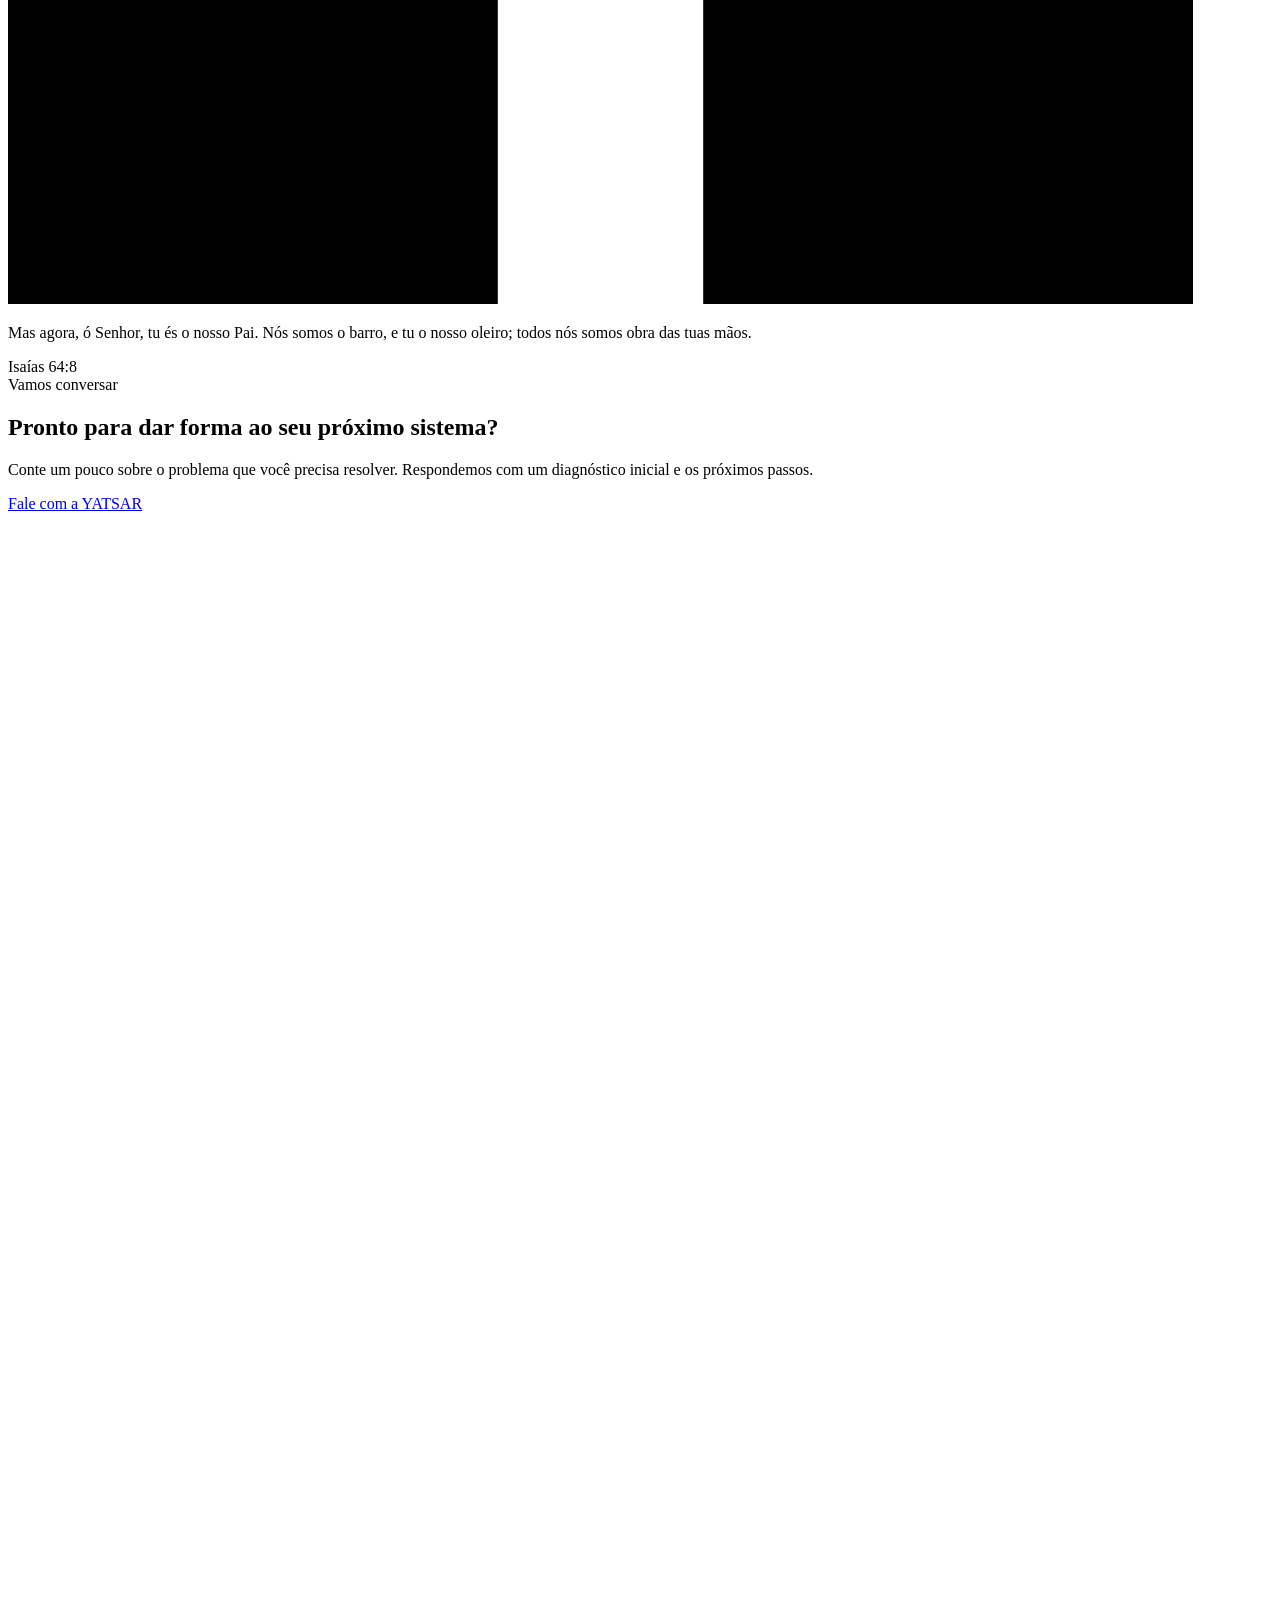
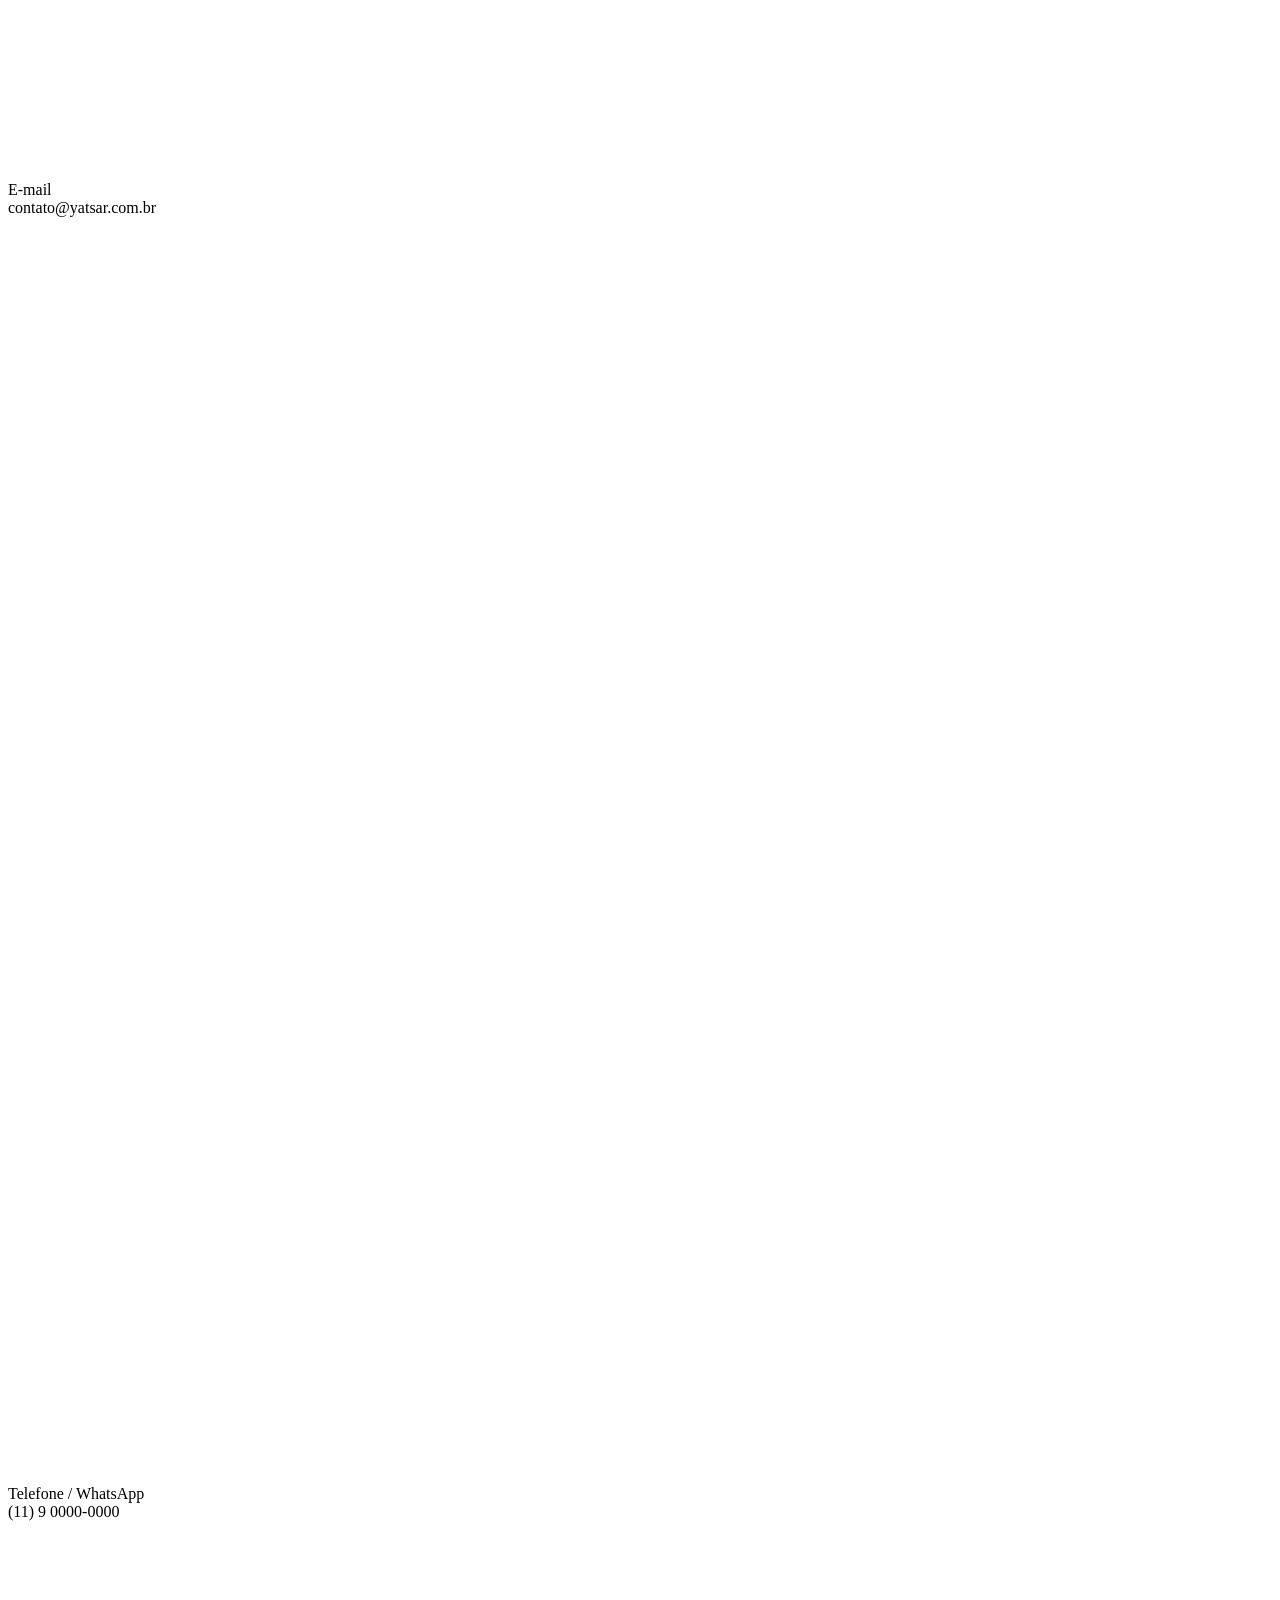
==== commit 7cbfb777: "Rename index (2).html to index.html" ====
--- a/index.html
+++ b/index.html
@@ -4,280 +4,271 @@
 <meta charset="UTF-8">
 <meta name="viewport" content="width=device-width, initial-scale=1.0">
 <title>YATSAR — Soluções que transformam</title>
-<meta name="description" content="YATSAR: desenvolvimento web e soluções tecnológicas para o seu negócio crescer com solidez, eficiência e propósito.">
-
+<meta name="description" content="YATSAR desenvolve sites, sistemas e produtos digitais sob medida para negócios que precisam crescer com solidez.">
+<meta name="theme-color" content="#0A0D10">
+<link rel="icon" type="image/png" href="assets/favicon.png">
 <link rel="preconnect" href="https://fonts.googleapis.com">
 <link rel="preconnect" href="https://fonts.gstatic.com" crossorigin>
-<link href="https://fonts.googleapis.com/css2?family=Space+Grotesk:wght@400;500;600;700&family=Inter:wght@400;500;600&family=JetBrains+Mono:wght@400;500&display=swap" rel="stylesheet">
-
+<link href="https://fonts.googleapis.com/css2?family=Poppins:wght@400;500;600;700&family=Inter:wght@400;500;600&display=swap" rel="stylesheet">
 <link rel="stylesheet" href="style.css">
-
-<link rel="icon" type="image/png" href="yatsar-symbol.png">
 </head>
 <body>
 
-<!-- ============ CURSOR / NOISE OVERLAY ============ -->
-<div class="grain" aria-hidden="true"></div>
-
-<!-- ============ NAV ============ -->
-<header class="nav" id="nav">
-  <div class="nav-inner">
-    <a href="#hero" class="nav-logo" aria-label="YATSAR — início">
-      <img src="yatsar-symbol.png" alt="" class="logo-mark" aria-hidden="true">
-      <span class="logo-word">YATSAR</span>
+<!-- transição de tema em forma de fita, ecoando a dobra do símbolo -->
+<div class="ribbon-wipe" id="ribbonWipe" aria-hidden="true">
+  <span class="rw rw-a"></span>
+  <span class="rw rw-b"></span>
+</div>
+
+<div class="scroll-progress" id="scrollProgress" aria-hidden="true"></div>
+
+<header id="siteHeader">
+  <div class="wrap nav">
+    <a href="#top" class="logo" aria-label="YATSAR — página inicial">
+      <img src="assets/logo-dark.png" alt="YATSAR" class="logo-img logo-for-dark">
+      <img src="assets/logo-light.png" alt="YATSAR" class="logo-img logo-for-light">
     </a>
-
-    <nav class="nav-links" aria-label="Navegação principal">
+    <nav class="navlinks">
+      <a href="#filosofia">Como pensamos</a>
       <a href="#servicos">Serviços</a>
-      <a href="#ideia">O símbolo</a>
-      <a href="#sobre">Sobre</a>
+      <a href="#portfolio">Portfólio</a>
       <a href="#contato">Contato</a>
     </nav>
-
-    <div class="nav-actions">
-      <button class="theme-toggle" id="themeToggle" aria-label="Alternar tema claro e escuro" aria-pressed="false">
-        <svg class="icon-sun" viewBox="0 0 24 24" fill="none" stroke="currentColor" stroke-width="1.8">
-          <circle cx="12" cy="12" r="4.2"/>
-          <path d="M12 2.5v2.4M12 19.1v2.4M4.2 4.2l1.7 1.7M18.1 18.1l1.7 1.7M2.5 12h2.4M19.1 12h2.4M4.2 19.8l1.7-1.7M18.1 5.9l1.7-1.7"/>
-        </svg>
-        <svg class="icon-moon" viewBox="0 0 24 24" fill="none" stroke="currentColor" stroke-width="1.8">
-          <path d="M20 14.5A8.5 8.5 0 1 1 9.5 4a6.8 6.8 0 0 0 10.5 10.5Z"/>
-        </svg>
+    <div class="nav-cta">
+      <button id="themeToggle" class="theme-toggle" type="button" aria-label="Alternar tema claro/escuro" aria-pressed="false">
+        <svg class="ic-sun" viewBox="0 0 24 24" fill="none" stroke-width="1.8" stroke-linecap="round" stroke-linejoin="round"><circle cx="12" cy="12" r="4.2"/><path d="M12 2.5v2.4M12 19.1v2.4M4.6 4.6l1.7 1.7M17.7 17.7l1.7 1.7M2.5 12h2.4M19.1 12h2.4M4.6 19.4l1.7-1.7M17.7 6.3l1.7-1.7"/></svg>
+        <svg class="ic-moon" viewBox="0 0 24 24" fill="none" stroke-width="1.8" stroke-linecap="round" stroke-linejoin="round"><path d="M20 14.5A8.5 8.5 0 1 1 9.5 4a6.8 6.8 0 0 0 10.5 10.5z"/></svg>
       </button>
-      <a href="#contato" class="btn btn-primary btn-small">Fale conosco</a>
-      <button class="nav-burger" id="navBurger" aria-label="Abrir menu" aria-expanded="false">
-        <span></span><span></span><span></span>
-      </button>
-    </div>
+      <a href="#contato" class="btn">Fale com a YATSAR</a>
+    </div>
+    <button class="burger" id="burgerBtn" aria-label="Abrir menu" aria-expanded="false">
+      <svg viewBox="0 0 24 24" fill="none" stroke="currentColor" stroke-width="1.8" stroke-linecap="round"><path d="M4 7h16M4 12h16M4 17h16"/></svg>
+    </button>
   </div>
-  <nav class="nav-mobile" id="navMobile" aria-label="Navegação móvel">
+  <div class="mobile-menu" id="mobileMenu">
+    <a href="#filosofia">Como pensamos</a>
     <a href="#servicos">Serviços</a>
-    <a href="#ideia">O símbolo</a>
-    <a href="#sobre">Sobre</a>
+    <a href="#portfolio">Portfólio</a>
     <a href="#contato">Contato</a>
-  </nav>
+    <a href="#contato" class="btn">Fale com a YATSAR</a>
+  </div>
 </header>
 
-<main>
-<!-- ============ HERO ============ -->
-<section class="hero" id="hero">
-  <div class="hero-bg" aria-hidden="true">
-    <svg class="hero-ribbons" viewBox="0 0 1200 900" preserveAspectRatio="xMidYMid slice">
-      <defs>
-        <linearGradient id="ribbonBlue" x1="0%" y1="0%" x2="100%" y2="100%">
-          <stop offset="0%" stop-color="#1D2A3A"/>
-          <stop offset="45%" stop-color="#2B6CB0"/>
-          <stop offset="100%" stop-color="#6FB1EE"/>
-        </linearGradient>
-        <linearGradient id="ribbonSilver" x1="100%" y1="0%" x2="0%" y2="100%">
-          <stop offset="0%" stop-color="#EEF2F6"/>
-          <stop offset="60%" stop-color="#8A97A6"/>
-          <stop offset="100%" stop-color="#3A4552"/>
-        </linearGradient>
-      </defs>
-      <g class="ribbon-group-1">
-        <path d="M120,80 C300,220 420,300 560,460 C660,580 640,720 520,820 L440,780 C520,700 530,600 460,510 C360,380 250,300 90,190 Z" fill="url(#ribbonBlue)" opacity="0.55"/>
-      </g>
-      <g class="ribbon-group-2">
-        <path d="M1080,60 C900,210 760,300 640,460 C560,570 590,690 700,780 L780,730 C700,660 690,570 760,480 C860,350 970,270 1120,170 Z" fill="url(#ribbonSilver)" opacity="0.4"/>
-      </g>
-    </svg>
-    <div class="hero-glow"></div>
-  </div>
-
-  <div class="hero-content">
-    <p class="eyebrow reveal" data-reveal>Desenvolvimento web &amp; soluções tecnológicas</p>
-    <h1 class="hero-title">
-      <span class="reveal" data-reveal style="--d:0">Soluções que</span>
-      <span class="reveal accent" data-reveal style="--d:1">transformam.</span>
-    </h1>
-    <p class="hero-sub reveal" data-reveal style="--d:2">
-      Construímos sites, sistemas e produtos digitais que fazem o seu negócio
-      crescer com solidez, eficiência e propósito.
-    </p>
-    <div class="hero-actions reveal" data-reveal style="--d:3">
-      <a href="#contato" class="btn btn-primary">Fale com a YATSAR</a>
-      <a href="#ideia" class="btn btn-ghost">Conheça o símbolo <span class="arrow-down">↓</span></a>
-    </div>
-  </div>
-
-  <div class="hero-symbol reveal" data-reveal style="--d:2" aria-hidden="true">
-    <img src="yatsar-symbol.png" alt="" class="floating-symbol">
-  </div>
-
-  <div class="scroll-cue" aria-hidden="true"><span></span></div>
-</section>
-
-<!-- ============ A IDEIA / O SÍMBOLO ============ -->
-<section class="ideia" id="ideia">
-  <div class="section-head">
-    <p class="eyebrow reveal" data-reveal>A origem do símbolo</p>
-    <h2 class="section-title reveal" data-reveal>Formar. Moldar. Criar.</h2>
-    <p class="section-lead reveal" data-reveal>
-      O símbolo da YATSAR representa a passagem de um estado para outro: o encontro
-      de formas que se organizam, se moldam e se transformam em algo melhor.
-    </p>
-  </div>
-
-  <div class="steps" id="stepsTrack">
-    <div class="step reveal" data-reveal data-step="1">
-      <div class="step-shape">
-        <svg viewBox="0 0 120 120" class="shape-svg shape-need">
-          <polygon points="60,10 105,35 105,85 60,110 15,85 15,35" fill="none" stroke="var(--equilibrio)" stroke-width="2.5"/>
-        </svg>
-      </div>
-      <span class="step-index">01</span>
-      <h3>Necessidade</h3>
-      <p class="step-caption">forma inicial</p>
-      <p class="step-text">Todo projeto começa como um bloco bruto: uma necessidade real ainda sem forma definida.</p>
-    </div>
-
-    <div class="step-connector" aria-hidden="true"><svg viewBox="0 0 100 10" preserveAspectRatio="none"><line x1="0" y1="5" x2="100" y2="5"/></svg></div>
-
-    <div class="step reveal" data-reveal data-step="2">
-      <div class="step-shape">
-        <svg viewBox="0 0 120 120" class="shape-svg shape-build">
-          <polygon points="60,14 100,38 100,84 60,108 26,88" fill="none" stroke="var(--confianca)" stroke-width="2.5" stroke-dasharray="6 5"/>
-          <polygon points="40,60 76,60 66,104 50,104" fill="var(--confianca)" opacity="0.35"/>
-        </svg>
-      </div>
-      <span class="step-index">02</span>
-      <h3>Construção</h3>
-      <p class="step-caption">processo</p>
-      <p class="step-text">As peças se organizam. Tecnologia, estratégia e propósito se encontram e ganham estrutura.</p>
-    </div>
-
-    <div class="step-connector" aria-hidden="true"><svg viewBox="0 0 100 10" preserveAspectRatio="none"><line x1="0" y1="5" x2="100" y2="5"/></svg></div>
-
-    <div class="step reveal" data-reveal data-step="3">
-      <div class="step-shape">
-        <svg viewBox="0 0 120 120" class="shape-svg shape-final">
-          <polygon class="poly-blue" points="10,10 34,10 62,62 40,62"/>
-          <polygon class="poly-silver" points="110,10 86,10 58,62 80,62"/>
-          <polygon class="poly-tail" points="40,62 80,62 70,110 50,110"/>
-        </svg>
-      </div>
-      <span class="step-index">03</span>
-      <h3>Solução</h3>
-      <p class="step-caption">forma final</p>
-      <p class="step-text">O resultado: uma solução sólida, funcional e única — pronta para transformar.</p>
-    </div>
-  </div>
-
-  <p class="ideia-tagline reveal" data-reveal>YATSAR: <em>formar, moldar, criar.</em></p>
-</section>
-
-<!-- ============ SERVIÇOS ============ -->
-<section class="servicos" id="servicos">
-  <div class="section-head">
-    <p class="eyebrow reveal" data-reveal>O que fazemos</p>
-    <h2 class="section-title reveal" data-reveal>Soluções sob medida, do rascunho ao lançamento.</h2>
-  </div>
-
-  <div class="cards">
-    <article class="card reveal" data-reveal>
-      <span class="card-num">01</span>
-      <h3>Desenvolvimento Web</h3>
-      <p>Sites e landing pages rápidos, responsivos e construídos para durar — sem atalhos.</p>
-    </article>
-    <article class="card reveal" data-reveal>
-      <span class="card-num">02</span>
-      <h3>Sistemas sob medida</h3>
-      <p>Plataformas e ferramentas internas moldadas exatamente ao seu processo de trabalho.</p>
-    </article>
-    <article class="card reveal" data-reveal>
-      <span class="card-num">03</span>
-      <h3>Produtos digitais</h3>
-      <p>Apps e interfaces pensados para quem realmente vai usar — do primeiro clique ao dia a dia.</p>
-    </article>
-    <article class="card reveal" data-reveal>
-      <span class="card-num">04</span>
-      <h3>Consultoria técnica</h3>
-      <p>Direção estratégica para transformar uma ideia solta em arquitetura sólida.</p>
-    </article>
-  </div>
-</section>
-
-<!-- ============ SOBRE ============ -->
-<section class="sobre" id="sobre">
-  <div class="sobre-inner">
-    <div class="sobre-text reveal" data-reveal>
-      <p class="eyebrow">Sobre a YATSAR</p>
-      <h2 class="section-title">Toda obra começa em barro.</h2>
-      <p>
-        É dessa ideia que nasce o nome <strong>Yatsar</strong> — formar, moldar, criar.
-        Acreditamos que toda solução de verdade começa disforme, e ganha forma através
-        de processo, cuidado e intenção.
-      </p>
-      <p>
-        Não entregamos apenas código: entregamos estrutura, clareza e propósito —
-        transformando necessidade em algo sólido o suficiente para o seu negócio crescer.
-      </p>
-    </div>
-  </div>
-</section>
-
-<!-- ============ CONTATO ============ -->
-<section class="contato" id="contato">
-  <div class="contato-inner">
-    <div class="contato-text reveal" data-reveal>
-      <p class="eyebrow">Próximo passo</p>
-      <h2 class="section-title">Vamos construir sua próxima solução.</h2>
-      <p class="section-lead">Conte um pouco sobre o seu projeto. Respondemos em até um dia útil.</p>
-
-      <ul class="contact-list">
-        <li>
-          <svg viewBox="0 0 24 24" fill="none" stroke="currentColor" stroke-width="1.6"><path d="M3 6h18v12H3z"/><path d="m3 7 9 6 9-6"/></svg>
-          <span>contato@yatsar.com.br</span>
-        </li>
-        <li>
-          <svg viewBox="0 0 24 24" fill="none" stroke="currentColor" stroke-width="1.6"><path d="M5 4h4l2 5-2.5 1.5a11 11 0 0 0 5 5L15 13l5 2v4a2 2 0 0 1-2 2C10.5 21 3 13.5 3 6a2 2 0 0 1 2-2Z"/></svg>
-          <span>(11) 9 0000-0000</span>
-        </li>
-        <li>
-          <svg viewBox="0 0 24 24" fill="none" stroke="currentColor" stroke-width="1.6"><circle cx="12" cy="12" r="9"/><path d="M3 12h18M12 3a14 14 0 0 1 0 18M12 3a14 14 0 0 0 0 18"/></svg>
-          <span>www.yatsar.com.br</span>
-        </li>
-      </ul>
-    </div>
-
-    <form class="contact-form reveal" data-reveal id="contactForm" novalidate>
-      <div class="field">
-        <label for="name">Nome</label>
-        <input type="text" id="name" name="name" required autocomplete="name">
-      </div>
-      <div class="field">
-        <label for="email">E-mail</label>
-        <input type="email" id="email" name="email" required autocomplete="email">
-      </div>
-      <div class="field">
-        <label for="message">Mensagem</label>
-        <textarea id="message" name="message" rows="4" required></textarea>
-      </div>
-      <button type="submit" class="btn btn-primary btn-full">
-        <span class="btn-label">Enviar mensagem</span>
-      </button>
-      <p class="form-status" id="formStatus" role="status" aria-live="polite"></p>
-    </form>
-  </div>
-</section>
+<main id="top">
+
+  <!-- HERO -->
+  <section class="hero">
+    <div class="hero-bg" aria-hidden="true"></div>
+    <div class="wrap hero-grid">
+      <div>
+        <span class="eyebrow reveal in-view">Desenvolvimento web &amp; sistemas sob medida</span>
+        <h1 class="reveal in-view">Soluções que <em>transformam.</em></h1>
+        <p class="reveal in-view">A YATSAR projeta e constrói sites, sistemas e produtos digitais que dão forma às ideias do seu negócio — do primeiro esboço até a solução em produção.</p>
+        <div class="hero-actions reveal in-view">
+          <a href="#contato" class="btn btn-magnetic">Iniciar um projeto</a>
+          <a href="#servicos" class="btn btn-ghost">Ver serviços</a>
+        </div>
+      </div>
+      <div class="hero-visual">
+        <div class="symbol-stage" id="symbolStage">
+          <div class="symbol-glow" id="symbolGlow" aria-hidden="true"></div>
+          <img src="assets/symbol.png" alt="Símbolo da marca YATSAR" class="symbol-img" id="symbolImg">
+        </div>
+        <p class="stage-caption reveal in-view">Necessidade&nbsp;→&nbsp;Construção&nbsp;→&nbsp;Solução</p>
+      </div>
+    </div>
+  </section>
+
+  <!-- FILOSOFIA / FORMA -->
+  <section class="forma" id="filosofia">
+    <div class="wrap">
+      <div class="section-head reveal">
+        <span class="eyebrow">Como pensamos</span>
+        <h2>Da necessidade à solução.</h2>
+        <p>O nome YATSAR remete a formar, moldar, criar. O símbolo representa a passagem de um estado para outro: o encontro de formas que se organizam, se moldam e se transformam em algo melhor.</p>
+      </div>
+      <div class="forma-track reveal-stagger">
+        <div class="forma-step">
+          <div class="forma-num"><span class="dot"></span>Necessidade</div>
+          <h3>Forma inicial</h3>
+          <p>Ouvimos o problema real por trás do pedido — o que trava o negócio hoje e o que precisa mudar.</p>
+        </div>
+        <div class="forma-step">
+          <div class="forma-num"><span class="dot"></span>Construção</div>
+          <h3>Processo</h3>
+          <p>Desenhamos e construímos junto com você, em ciclos curtos, ajustando a forma conforme o projeto avança.</p>
+        </div>
+        <div class="forma-step">
+          <div class="forma-num"><span class="dot"></span>Solução</div>
+          <h3>Forma final</h3>
+          <p>Entregamos um sistema sólido, testado e pronto para crescer com o seu negócio.</p>
+        </div>
+      </div>
+      <p class="forma-quote reveal">"Yatsar: formar, moldar, criar."</p>
+    </div>
+  </section>
+
+  <!-- SERVIÇOS -->
+  <section class="servicos" id="servicos">
+    <div class="wrap">
+      <div class="section-head reveal">
+        <span class="eyebrow">O que fazemos</span>
+        <h2>Serviços</h2>
+        <p>Desenvolvimento web e sistemas sob medida, pensados para resolver o problema certo — não para reaproveitar um template genérico.</p>
+      </div>
+      <div class="card-grid reveal-stagger">
+        <div class="card">
+          <div class="card-icon"><svg viewBox="0 0 24 24" fill="none" stroke-width="1.7" stroke-linecap="round" stroke-linejoin="round"><rect x="3" y="4" width="18" height="14" rx="2"/><path d="M3 9h18"/><circle cx="6.5" cy="6.5" r=".5"/></svg></div>
+          <h3>Desenvolvimento web</h3>
+          <p>Sites institucionais, landing pages e plataformas rápidas, responsivas e fáceis de manter — construídos para converter e crescer.</p>
+        </div>
+        <div class="card">
+          <div class="card-icon"><svg viewBox="0 0 24 24" fill="none" stroke-width="1.7" stroke-linecap="round" stroke-linejoin="round"><rect x="4" y="3" width="16" height="18" rx="2"/><path d="M8 8h8M8 12h8M8 16h4"/></svg></div>
+          <h3>Sistemas sob medida</h3>
+          <p>Sistemas internos, painéis administrativos e automações desenhados a partir do seu processo real, não o contrário.</p>
+        </div>
+        <div class="card">
+          <div class="card-icon"><svg viewBox="0 0 24 24" fill="none" stroke-width="1.7" stroke-linecap="round" stroke-linejoin="round"><path d="M4 20V10M12 20V4M20 20v-7"/></svg></div>
+          <h3>Produtos digitais</h3>
+          <p>Aplicações web construídas do zero, com arquitetura pensada para durar e evoluir junto com o produto.</p>
+        </div>
+        <div class="card">
+          <div class="card-icon"><svg viewBox="0 0 24 24" fill="none" stroke-width="1.7" stroke-linecap="round" stroke-linejoin="round"><circle cx="12" cy="12" r="8"/><path d="M12 8v4l3 2"/></svg></div>
+          <h3>Consultoria técnica</h3>
+          <p>Diagnóstico, arquitetura e escolha de tecnologia antes de escrever a primeira linha de código — evitando retrabalho.</p>
+        </div>
+      </div>
+    </div>
+  </section>
+
+  <!-- PORTFÓLIO -->
+  <section class="portfolio" id="portfolio">
+    <div class="wrap">
+      <div class="section-head reveal">
+        <span class="eyebrow">Projetos</span>
+        <h2>Portfólio</h2>
+        <p>Alguns projetos que já ganharam forma com a YATSAR — de landing pages a sites institucionais completos.</p>
+      </div>
+      <div class="portfolio-grid reveal-stagger">
+
+        <a class="pf-card" href="https://yatsardigital.github.io/yatsar/" target="_blank" rel="noopener">
+          <div class="pf-thumb pf-thumb-1" aria-hidden="true">
+            <span class="pf-mono">YATSAR</span>
+          </div>
+          <div class="pf-body">
+            <span class="pf-tag">Institucional</span>
+            <h3>YATSAR</h3>
+            <p>Site institucional da própria YATSAR: identidade, símbolo e proposta de valor da marca.</p>
+            <span class="pf-link">Ver projeto <svg viewBox="0 0 24 24" fill="none" stroke="currentColor" stroke-width="2" stroke-linecap="round" stroke-linejoin="round"><path d="M7 17 17 7M9 7h8v8"/></svg></span>
+          </div>
+        </a>
+
+        <a class="pf-card" href="https://oleoomszf-droid.github.io/sourcingtech/" target="_blank" rel="noopener">
+          <div class="pf-thumb pf-thumb-2" aria-hidden="true">
+            <span class="pf-mono">SourcingTech</span>
+          </div>
+          <div class="pf-body">
+            <span class="pf-tag">Institucional · TI B2B</span>
+            <h3>SourcingTech</h3>
+            <p>Site institucional para empresa de soluções em TI B2B — hardware, software, infraestrutura, automação e segurança.</p>
+            <span class="pf-link">Ver projeto <svg viewBox="0 0 24 24" fill="none" stroke="currentColor" stroke-width="2" stroke-linecap="round" stroke-linejoin="round"><path d="M7 17 17 7M9 7h8v8"/></svg></span>
+          </div>
+        </a>
+
+        <a class="pf-card" href="https://oleoomszf-droid.github.io/boreggiodesign3/" target="_blank" rel="noopener">
+          <div class="pf-thumb pf-thumb-3" aria-hidden="true">
+            <span class="pf-mono">Boreggio</span>
+          </div>
+          <div class="pf-body">
+            <span class="pf-tag">Branding · Social media</span>
+            <h3>Julia Boreggio Designer</h3>
+            <p>Design estratégico para marcas que querem comunicar com personalidade — identidade visual e design editorial.</p>
+            <span class="pf-link">Ver projeto <svg viewBox="0 0 24 24" fill="none" stroke="currentColor" stroke-width="2" stroke-linecap="round" stroke-linejoin="round"><path d="M7 17 17 7M9 7h8v8"/></svg></span>
+          </div>
+        </a>
+
+        <a class="pf-card" href="https://oleoomszf-droid.github.io/brunoafiador/" target="_blank" rel="noopener">
+          <div class="pf-thumb pf-thumb-4" aria-hidden="true">
+            <span class="pf-mono">Afiador Bruno</span>
+          </div>
+          <div class="pf-body">
+            <span class="pf-tag">Landing page · Serviço local</span>
+            <h3>Afiador Bruno</h3>
+            <p>Landing page de conversão para serviço de afiação de alicates, com fluxo de benefícios e contato via WhatsApp.</p>
+            <span class="pf-link">Ver projeto <svg viewBox="0 0 24 24" fill="none" stroke="currentColor" stroke-width="2" stroke-linecap="round" stroke-linejoin="round"><path d="M7 17 17 7M9 7h8v8"/></svg></span>
+          </div>
+        </a>
+
+      </div>
+    </div>
+  </section>
+
+  <!-- MANIFESTO -->
+  <section class="manifesto">
+    <div class="wrap manifesto-inner reveal">
+      <svg class="quote-mark" viewBox="0 0 32 24" fill="none"><path d="M0 24V13.7C0 6.1 4.9 1 12.4 0l1 3.4C8.6 4.7 6 7.6 6 11.4h6.4V24H0Zm17.6 0V13.7c0-7.6 4.9-12.7 12.4-13.7l1 3.4C26.2 4.7 23.6 7.6 23.6 11.4H30V24H17.6Z" fill="currentColor"/></svg>
+      <p>Mas agora, ó Senhor, tu és o nosso Pai. Nós somos o barro, e tu o nosso oleiro; todos nós somos obra das tuas mãos.</p>
+      <span>Isaías 64:8</span>
+    </div>
+  </section>
+
+  <!-- CONTATO -->
+  <section class="contato" id="contato">
+    <div class="wrap contato-grid">
+      <div class="reveal">
+        <span class="eyebrow">Vamos conversar</span>
+        <h2>Pronto para dar forma ao seu próximo sistema?</h2>
+        <p>Conte um pouco sobre o problema que você precisa resolver. Respondemos com um diagnóstico inicial e os próximos passos.</p>
+        <a href="mailto:contato@yatsar.com.br" class="btn btn-magnetic">Fale com a YATSAR</a>
+      </div>
+      <div class="contato-card reveal">
+        <div class="contato-row">
+          <div class="ic"><svg viewBox="0 0 24 24" fill="none" stroke-width="1.7" stroke-linecap="round" stroke-linejoin="round"><path d="M4 6h16v12H4z"/><path d="M4 7l8 6 8-6"/></svg></div>
+          <div><div class="lb">E-mail</div><div class="val">contato@yatsar.com.br</div></div>
+        </div>
+        <div class="contato-row">
+          <div class="ic"><svg viewBox="0 0 24 24" fill="none" stroke-width="1.7" stroke-linecap="round" stroke-linejoin="round"><path d="M22 16.9v3a2 2 0 01-2.2 2 19.8 19.8 0 01-8.6-3 19.5 19.5 0 01-6-6A19.8 19.8 0 012.1 4.2 2 2 0 014.1 2h3a2 2 0 012 1.7c.1.9.3 1.8.6 2.7a2 2 0 01-.4 2.1L8 9.9a16 16 0 006 6l1.4-1.3a2 2 0 012.1-.4c.9.3 1.8.5 2.7.6a2 2 0 011.8 2z"/></svg></div>
+          <div><div class="lb">Telefone / WhatsApp</div><div class="val">(11) 9 0000-0000</div></div>
+        </div>
+        <div class="contato-row">
+          <div class="ic"><svg viewBox="0 0 24 24" fill="none" stroke-width="1.7" stroke-linecap="round" stroke-linejoin="round"><circle cx="12" cy="12" r="9"/><path d="M3 12h18M12 3a14 14 0 010 18M12 3a14 14 0 000 18"/></svg></div>
+          <div><div class="lb">Site</div><div class="val">yatsar.com.br</div></div>
+        </div>
+      </div>
+    </div>
+  </section>
+
 </main>
 
-<!-- ============ FOOTER ============ -->
-<footer class="footer">
-  <div class="footer-inner">
-    <a href="#hero" class="nav-logo" aria-label="YATSAR — início">
-      <img src="yatsar-symbol.png" alt="" class="logo-mark" aria-hidden="true">
-      <span class="logo-word">YATSAR</span>
-    </a>
-    <p class="footer-tagline">Soluções que transformam.</p>
-    <nav class="footer-links" aria-label="Navegação do rodapé">
-      <a href="#servicos">Serviços</a>
-      <a href="#ideia">O símbolo</a>
-      <a href="#sobre">Sobre</a>
-      <a href="#contato">Contato</a>
-    </nav>
-    <p class="footer-copy">© <span id="year"></span> YATSAR. Todos os direitos reservados.</p>
+<footer>
+  <div class="wrap">
+    <div class="foot-grid">
+      <div class="foot-brand">
+        <a href="#top" class="logo">
+          <img src="assets/logo-dark.png" alt="YATSAR" class="logo-img logo-for-dark">
+          <img src="assets/logo-light.png" alt="YATSAR" class="logo-img logo-for-light">
+        </a>
+        <p>Desenvolvimento web e sistemas sob medida. Soluções que transformam.</p>
+      </div>
+      <div class="foot-links">
+        <div class="foot-col">
+          <h4>Navegação</h4>
+          <a href="#filosofia">Como pensamos</a>
+          <a href="#servicos">Serviços</a>
+          <a href="#portfolio">Portfólio</a>
+          <a href="#contato">Contato</a>
+        </div>
+        <div class="foot-col">
+          <h4>Contato</h4>
+          <a href="mailto:contato@yatsar.com.br">contato@yatsar.com.br</a>
+          <a href="tel:+5511900000000">(11) 9 0000-0000</a>
+        </div>
+      </div>
+    </div>
+    <div class="foot-bottom">
+      <span>© 2026 YATSAR. Todos os direitos reservados.</span>
+      <span>yatsar.com.br</span>
+    </div>
   </div>
 </footer>
 
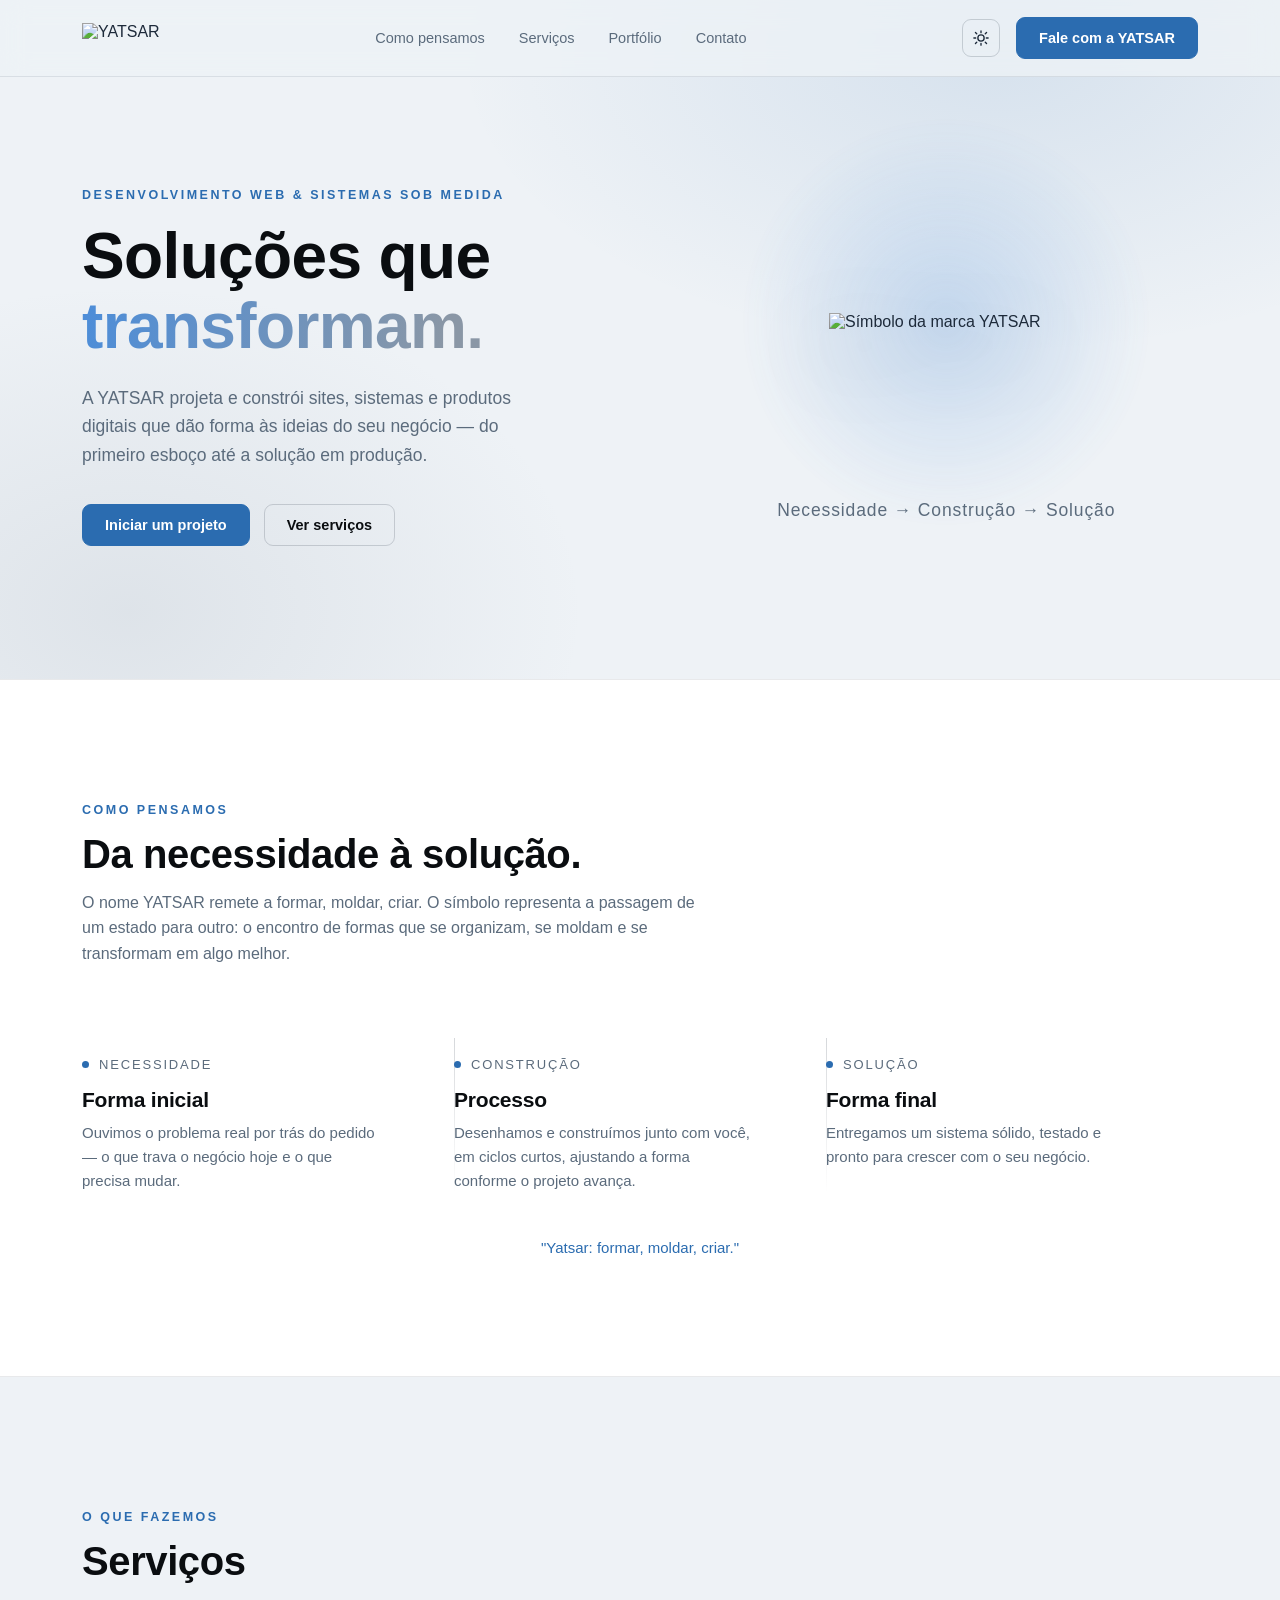
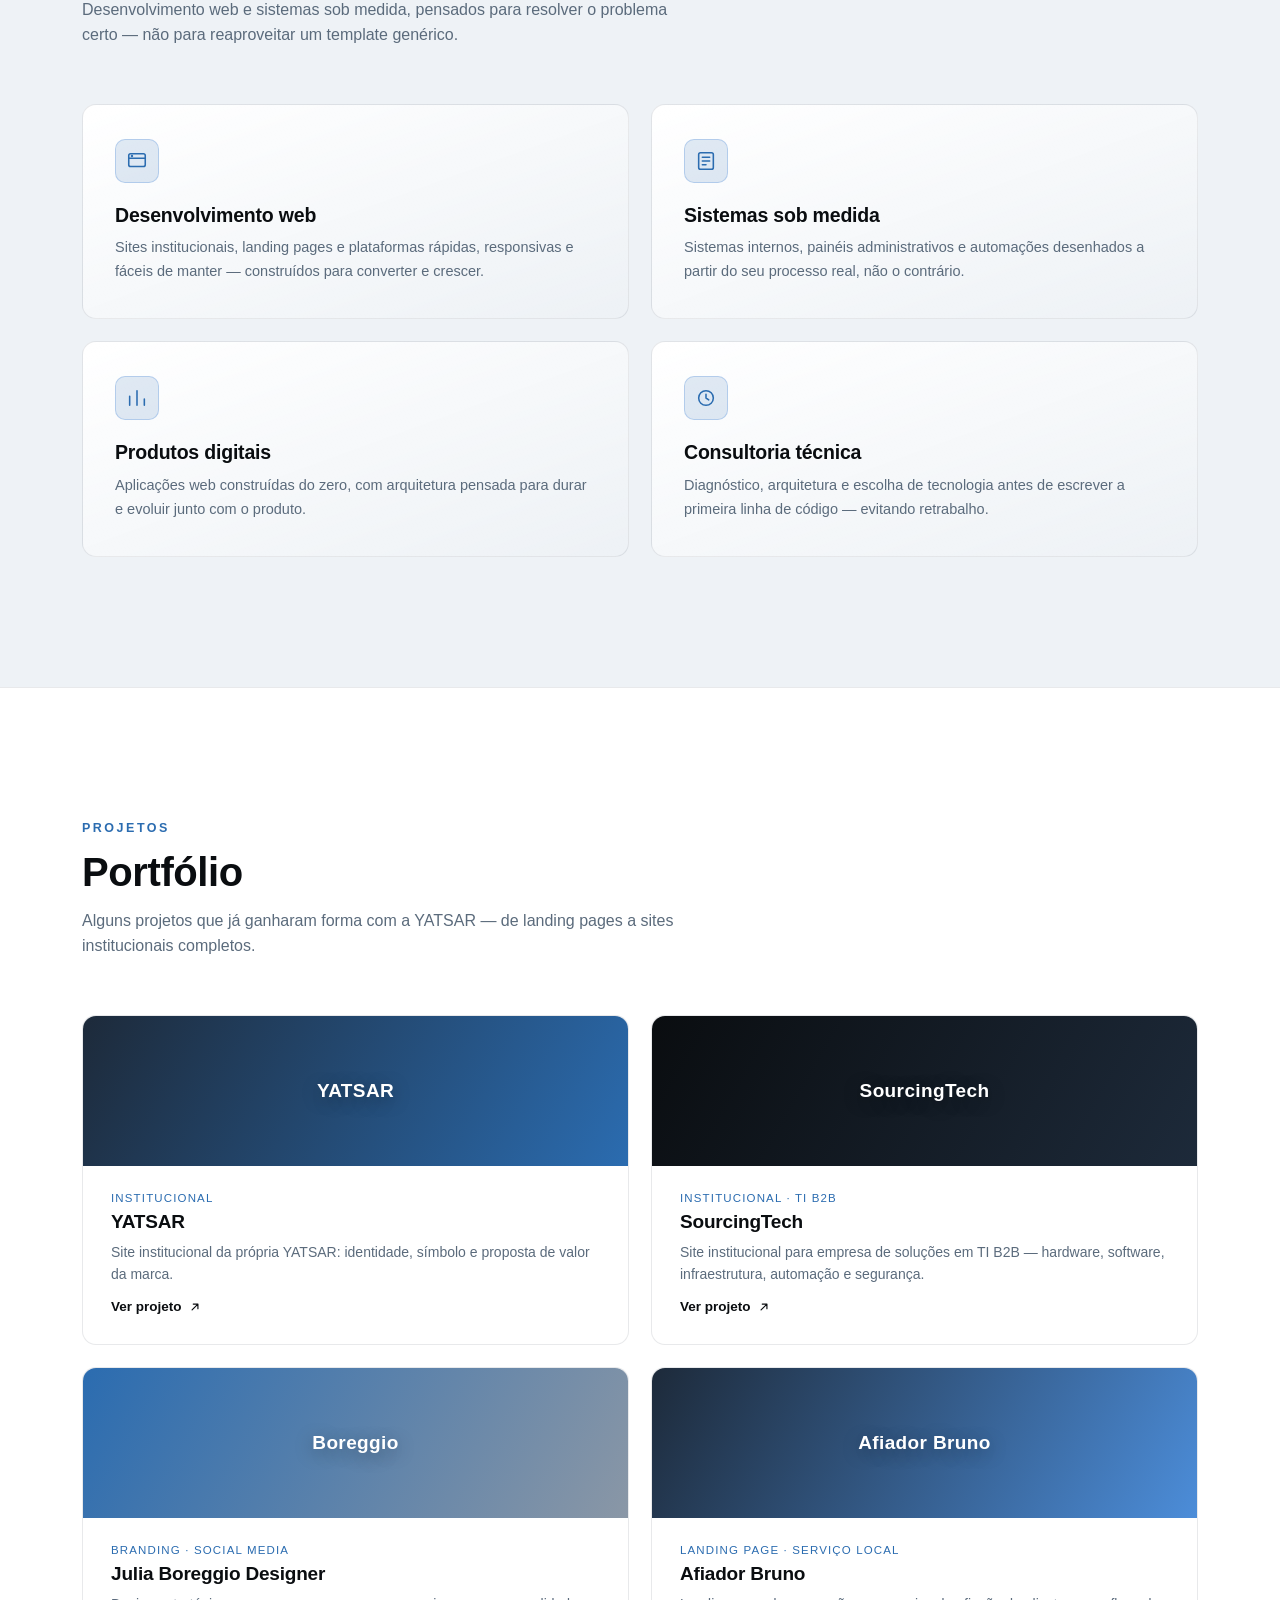
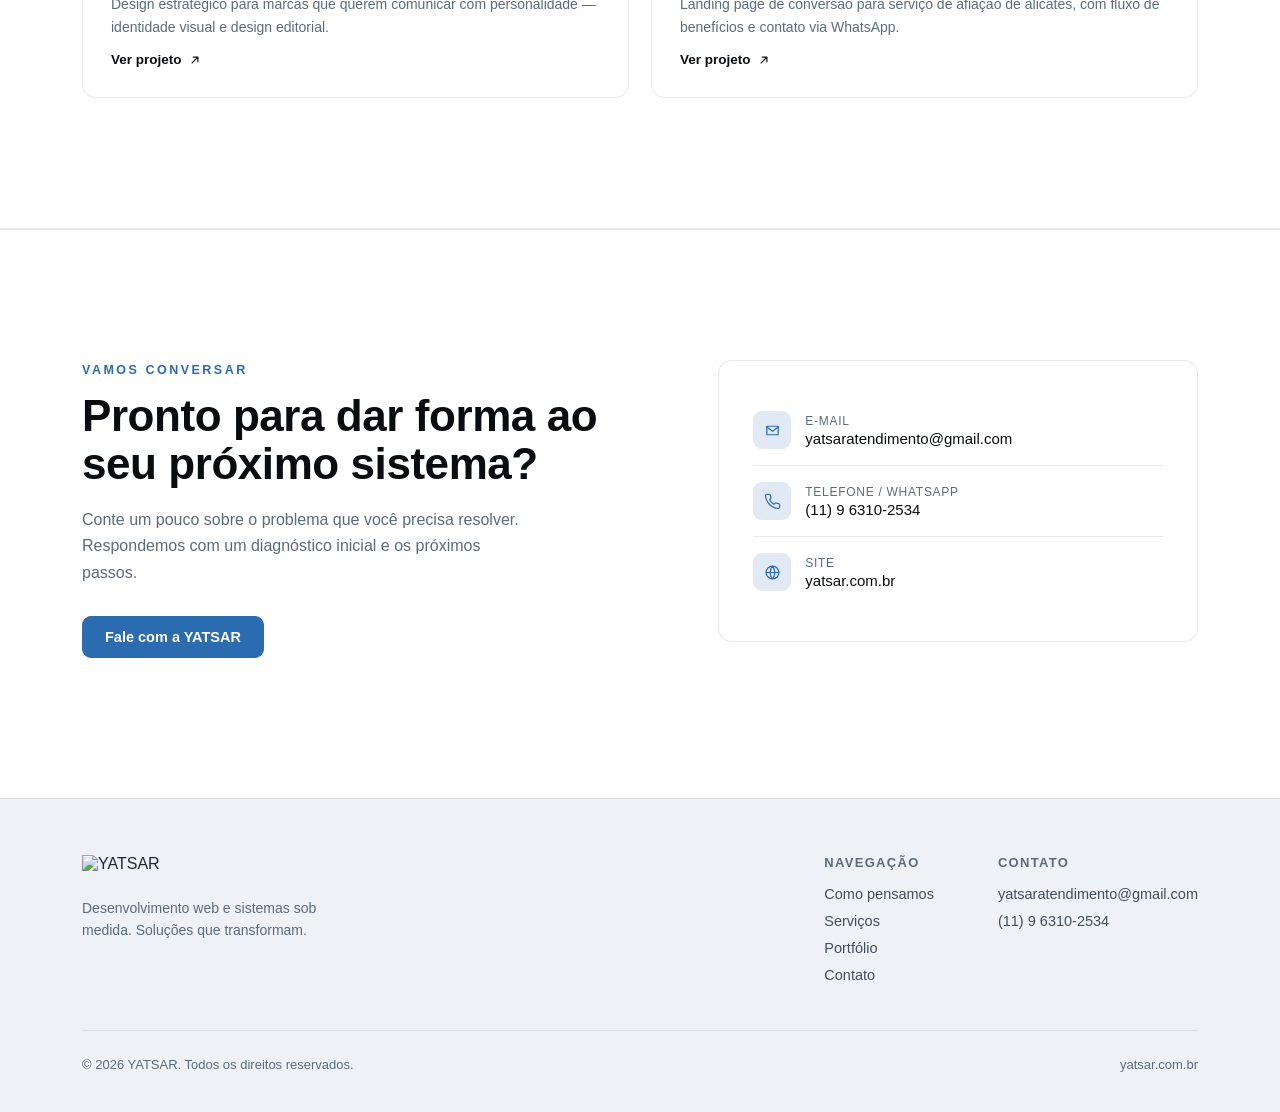
==== commit 52c5d013: "Update index.html" ====
--- a/index.html
+++ b/index.html
@@ -203,15 +203,6 @@
     </div>
   </section>
 
-  <!-- MANIFESTO -->
-  <section class="manifesto">
-    <div class="wrap manifesto-inner reveal">
-      <svg class="quote-mark" viewBox="0 0 32 24" fill="none"><path d="M0 24V13.7C0 6.1 4.9 1 12.4 0l1 3.4C8.6 4.7 6 7.6 6 11.4h6.4V24H0Zm17.6 0V13.7c0-7.6 4.9-12.7 12.4-13.7l1 3.4C26.2 4.7 23.6 7.6 23.6 11.4H30V24H17.6Z" fill="currentColor"/></svg>
-      <p>Mas agora, ó Senhor, tu és o nosso Pai. Nós somos o barro, e tu o nosso oleiro; todos nós somos obra das tuas mãos.</p>
-      <span>Isaías 64:8</span>
-    </div>
-  </section>
-
   <!-- CONTATO -->
   <section class="contato" id="contato">
     <div class="wrap contato-grid">
@@ -219,16 +210,16 @@
         <span class="eyebrow">Vamos conversar</span>
         <h2>Pronto para dar forma ao seu próximo sistema?</h2>
         <p>Conte um pouco sobre o problema que você precisa resolver. Respondemos com um diagnóstico inicial e os próximos passos.</p>
-        <a href="mailto:contato@yatsar.com.br" class="btn btn-magnetic">Fale com a YATSAR</a>
+        <a href="mailto:yatsaratendimento@gmail.com." class="btn btn-magnetic">Fale com a YATSAR</a>
       </div>
       <div class="contato-card reveal">
         <div class="contato-row">
           <div class="ic"><svg viewBox="0 0 24 24" fill="none" stroke-width="1.7" stroke-linecap="round" stroke-linejoin="round"><path d="M4 6h16v12H4z"/><path d="M4 7l8 6 8-6"/></svg></div>
-          <div><div class="lb">E-mail</div><div class="val">contato@yatsar.com.br</div></div>
+          <div><div class="lb">E-mail</div><div class="val">yatsaratendimento@gmail.com</div></div>
         </div>
         <div class="contato-row">
           <div class="ic"><svg viewBox="0 0 24 24" fill="none" stroke-width="1.7" stroke-linecap="round" stroke-linejoin="round"><path d="M22 16.9v3a2 2 0 01-2.2 2 19.8 19.8 0 01-8.6-3 19.5 19.5 0 01-6-6A19.8 19.8 0 012.1 4.2 2 2 0 014.1 2h3a2 2 0 012 1.7c.1.9.3 1.8.6 2.7a2 2 0 01-.4 2.1L8 9.9a16 16 0 006 6l1.4-1.3a2 2 0 012.1-.4c.9.3 1.8.5 2.7.6a2 2 0 011.8 2z"/></svg></div>
-          <div><div class="lb">Telefone / WhatsApp</div><div class="val">(11) 9 0000-0000</div></div>
+          <div><div class="lb">Telefone / WhatsApp</div><div class="val">(11) 9 6310-2534</div></div>
         </div>
         <div class="contato-row">
           <div class="ic"><svg viewBox="0 0 24 24" fill="none" stroke-width="1.7" stroke-linecap="round" stroke-linejoin="round"><circle cx="12" cy="12" r="9"/><path d="M3 12h18M12 3a14 14 0 010 18M12 3a14 14 0 000 18"/></svg></div>
@@ -260,8 +251,8 @@
         </div>
         <div class="foot-col">
           <h4>Contato</h4>
-          <a href="mailto:contato@yatsar.com.br">contato@yatsar.com.br</a>
-          <a href="tel:+5511900000000">(11) 9 0000-0000</a>
+          <a href="mailto:contato@yatsar.com.br">yatsaratendimento@gmail.com</a>
+          <a href="tel:+5511963102534">(11) 9 6310-2534</a>
         </div>
       </div>
     </div>
--- a/style.css
+++ b/style.css
@@ -0,0 +1,448 @@
+/* =========================================================
+   YATSAR — design tokens (exatos do Manual de Marca v1.3)
+   Noite #0A0D10 · Profundidade #1D2A3A · Confiança #2B6CB0
+   Equilíbrio #8A97A6 · Clareza #EEF2F6
+   ========================================================= */
+:root{
+  --noite:#0A0D10;
+  --profundidade:#1D2A3A;
+  --confianca:#2B6CB0;
+  --confianca-luz:#4C8DD9;
+  --equilibrio:#8A97A6;
+  --clareza:#EEF2F6;
+  --branco:#FFFFFF;
+
+  --display:'Poppins', sans-serif;
+  --texto:'Inter', sans-serif;
+
+  --maxw:1180px;
+  --radius:14px;
+  --ease: cubic-bezier(.16,.84,.32,1);
+
+  /* tema escuro (padrão) */
+  --bg:var(--noite);
+  --bg-alt:var(--profundidade);
+  --bg-card:rgba(29,42,58,.55);
+  --border:rgba(138,151,166,.16);
+  --border-strong:rgba(138,151,166,.3);
+  --text:var(--clareza);
+  --text-strong:var(--branco);
+  --text-muted:var(--equilibrio);
+  --accent:var(--confianca-luz);
+  --accent-solid:var(--confianca);
+  --header-bg:rgba(10,13,16,.72);
+  --shadow: 0 20px 60px rgba(0,0,0,.35);
+}
+
+html[data-theme="light"]{
+  --bg:var(--clareza);
+  --bg-alt:#FFFFFF;
+  --bg-card:#FFFFFF;
+  --border:rgba(29,42,58,.1);
+  --border-strong:rgba(29,42,58,.18);
+  --text:var(--profundidade);
+  --text-strong:var(--noite);
+  --text-muted:#5B6B7C;
+  --accent:var(--confianca);
+  --accent-solid:var(--confianca);
+  --header-bg:rgba(238,242,246,.78);
+  --shadow: 0 20px 50px rgba(29,42,58,.1);
+}
+
+*{margin:0;padding:0;box-sizing:border-box;}
+html{scroll-behavior:smooth;}
+body{
+  font-family:var(--texto);
+  background:var(--bg);
+  color:var(--text);
+  -webkit-font-smoothing:antialiased;
+  overflow-x:hidden;
+  transition:background .5s var(--ease), color .5s var(--ease);
+}
+img,svg{display:block;max-width:100%;}
+a{color:inherit;text-decoration:none;}
+ul{list-style:none;}
+section{position:relative;}
+.wrap{max-width:var(--maxw);margin:0 auto;padding:0 32px;}
+
+h1,h2,h3{font-family:var(--display);font-weight:600;letter-spacing:-0.01em;line-height:1.1;}
+.eyebrow{
+  font-family:var(--display);
+  font-size:12.5px;
+  letter-spacing:.2em;
+  text-transform:uppercase;
+  color:var(--accent);
+  font-weight:600;
+}
+
+/* ---------- logo swap por tema ---------- */
+.logo{display:flex;align-items:center;}
+.logo-img{height:30px;width:auto;}
+.logo-for-light{display:none;}
+html[data-theme="light"] .logo-for-dark{display:none;}
+html[data-theme="light"] .logo-for-light{display:block;}
+
+/* ---------- scroll progress ---------- */
+.scroll-progress{
+  position:fixed;top:0;left:0;height:3px;width:0%;z-index:80;
+  background:linear-gradient(90deg, var(--confianca-luz), var(--equilibrio));
+  transition:width .1s linear;
+}
+
+/* ---------- transição de tema em fita (exclusiva) ---------- */
+.ribbon-wipe{
+  position:fixed;inset:0;z-index:9999;pointer-events:none;
+}
+.rw{
+  position:absolute;top:0;left:0;width:140%;height:60%;
+  transform-origin:0 0;
+  transform:translateX(-140%) skewY(-8deg);
+  will-change:transform;
+}
+.rw-a{background:linear-gradient(120deg,#4C8DD9,#1D2A3A);top:-5%;}
+.rw-b{background:linear-gradient(120deg,#EEF2F6,#8A97A6);top:45%;transition-delay:.06s;}
+.ribbon-wipe.play .rw{
+  animation:wipeAcross .78s var(--ease) forwards;
+}
+.ribbon-wipe.play .rw-b{animation-delay:.07s;}
+@keyframes wipeAcross{
+  0%{transform:translateX(-140%) skewY(-8deg);}
+  55%{transform:translateX(10%) skewY(-8deg);}
+  100%{transform:translateX(160%) skewY(-8deg);}
+}
+
+/* ---------- reveal on scroll ---------- */
+.reveal{opacity:0;transform:translateY(28px);transition:opacity .8s var(--ease), transform .8s var(--ease);}
+.reveal.in-view{opacity:1;transform:translateY(0);}
+.reveal-stagger > *{opacity:0;transform:translateY(22px);transition:opacity .7s var(--ease), transform .7s var(--ease);}
+.reveal-stagger.in-view > *{opacity:1;transform:translateY(0);}
+.reveal-stagger.in-view > *:nth-child(1){transition-delay:.05s;}
+.reveal-stagger.in-view > *:nth-child(2){transition-delay:.14s;}
+.reveal-stagger.in-view > *:nth-child(3){transition-delay:.23s;}
+.reveal-stagger.in-view > *:nth-child(4){transition-delay:.32s;}
+
+@media (prefers-reduced-motion: reduce){
+  .reveal,.reveal-stagger > *{opacity:1 !important;transform:none !important;transition:none !important;}
+  .ribbon-wipe{display:none !important;}
+  *{animation:none !important;}
+}
+
+/* ---------- header ---------- */
+header{
+  position:fixed;top:0;left:0;right:0;z-index:50;
+  background:var(--header-bg);
+  backdrop-filter:blur(14px);
+  -webkit-backdrop-filter:blur(14px);
+  border-bottom:1px solid var(--border);
+  transition:background .5s var(--ease), border-color .5s var(--ease), box-shadow .3s var(--ease);
+}
+header.scrolled{box-shadow:0 8px 30px rgba(0,0,0,.12);}
+.nav{
+  display:flex;align-items:center;justify-content:space-between;
+  height:76px;
+}
+.navlinks{display:flex;align-items:center;gap:34px;}
+.navlinks a{
+  font-size:14.5px;color:var(--text-muted);
+  transition:color .25s var(--ease);
+  position:relative;
+}
+.navlinks a::after{
+  content:"";position:absolute;left:0;bottom:-6px;width:0;height:1.5px;
+  background:var(--accent);transition:width .3s var(--ease);
+}
+.navlinks a:hover{color:var(--text-strong);}
+.navlinks a:hover::after{width:100%;}
+
+.btn{
+  display:inline-flex;align-items:center;justify-content:center;gap:8px;
+  font-family:var(--texto);font-weight:600;font-size:14.5px;
+  padding:12px 22px;border-radius:9px;
+  background:var(--accent-solid);color:var(--branco);
+  border:1px solid var(--accent-solid);
+  cursor:pointer;
+  transition:background .25s var(--ease), transform .2s var(--ease), border-color .25s var(--ease), box-shadow .25s var(--ease);
+  white-space:nowrap;
+}
+.btn:hover{background:var(--confianca-luz);border-color:var(--confianca-luz);transform:translateY(-1px);box-shadow:0 10px 24px rgba(43,108,176,.28);}
+.btn-ghost{
+  background:transparent;color:var(--text-strong);border:1px solid var(--border-strong);
+}
+.btn-ghost:hover{border-color:var(--accent);background:rgba(76,141,217,.08);}
+.btn:focus-visible,.navlinks a:focus-visible,.theme-toggle:focus-visible{
+  outline:2px solid var(--confianca-luz);outline-offset:3px;border-radius:4px;
+}
+
+.nav-cta{display:flex;align-items:center;gap:16px;}
+.theme-toggle{
+  width:38px;height:38px;border-radius:9px;
+  background:transparent;border:1px solid var(--border-strong);
+  color:var(--text);cursor:pointer;
+  display:flex;align-items:center;justify-content:center;
+  transition:border-color .25s var(--ease), transform .3s var(--ease), background .25s var(--ease);
+}
+.theme-toggle:hover{border-color:var(--accent);background:rgba(76,141,217,.08);}
+.theme-toggle svg{width:18px;height:18px;stroke:currentColor;position:absolute;transition:opacity .3s var(--ease), transform .5s var(--ease);}
+.theme-toggle{position:relative;}
+.ic-moon{opacity:1;transform:rotate(0deg) scale(1);}
+.ic-sun{opacity:0;transform:rotate(-60deg) scale(.5);}
+html[data-theme="light"] .ic-moon{opacity:0;transform:rotate(60deg) scale(.5);}
+html[data-theme="light"] .ic-sun{opacity:1;transform:rotate(0deg) scale(1);}
+
+.burger{display:none;background:none;border:0;color:var(--text);width:38px;height:38px;align-items:center;justify-content:center;cursor:pointer;}
+.mobile-menu{
+  display:none;flex-direction:column;gap:4px;padding:10px 32px 22px;
+  border-top:1px solid var(--border);
+}
+.mobile-menu a{padding:12px 0;font-size:15px;color:var(--text-muted);border-bottom:1px solid var(--border);}
+.mobile-menu a.btn{text-align:center;border-bottom:none;color:var(--branco);margin-top:10px;}
+header.menu-open .mobile-menu{display:flex;}
+
+/* ---------- hero ---------- */
+.hero{
+  padding:172px 0 120px;
+  overflow:hidden;
+}
+.hero-bg{
+  position:absolute;inset:0;z-index:-1;
+  background:
+    radial-gradient(ellipse 900px 500px at 78% 12%, rgba(43,108,176,.22), transparent 60%),
+    radial-gradient(ellipse 700px 500px at 15% 85%, rgba(29,42,58,.55), transparent 65%);
+  transition:opacity .5s var(--ease);
+}
+html[data-theme="light"] .hero-bg{
+  background:
+    radial-gradient(ellipse 900px 500px at 78% 8%, rgba(43,108,176,.12), transparent 60%),
+    radial-gradient(ellipse 700px 500px at 10% 90%, rgba(138,151,166,.16), transparent 65%);
+}
+.hero-grid{
+  display:grid;grid-template-columns:1.05fr .95fr;gap:56px;align-items:center;
+}
+.hero h1{
+  font-size:clamp(38px,5.4vw,64px);
+  color:var(--text-strong);
+  margin:18px 0 22px;
+}
+.hero h1 em{
+  font-style:normal;
+  background:linear-gradient(100deg, var(--confianca-luz), var(--equilibrio) 90%);
+  -webkit-background-clip:text;background-clip:text;color:transparent;
+}
+.hero p{
+  font-size:17.5px;line-height:1.65;color:var(--text-muted);max-width:480px;margin-bottom:34px;
+}
+.hero-actions{display:flex;gap:14px;flex-wrap:wrap;}
+
+.hero-visual{position:relative;display:flex;flex-direction:column;align-items:center;justify-content:center;}
+.symbol-stage{
+  width:min(300px, 62vw);aspect-ratio:1/1;position:relative;
+  display:flex;align-items:center;justify-content:center;
+  perspective:900px;
+}
+.symbol-glow{
+  position:absolute;inset:-20%;border-radius:50%;
+  background:radial-gradient(circle, rgba(76,141,217,.35), transparent 68%);
+  filter:blur(10px);
+  opacity:.7;
+  animation:pulseGlow 5s ease-in-out infinite;
+}
+@keyframes pulseGlow{
+  0%,100%{transform:scale(1);opacity:.55;}
+  50%{transform:scale(1.12);opacity:.85;}
+}
+.symbol-img{
+  position:relative;width:78%;
+  filter:drop-shadow(0 24px 40px rgba(10,13,16,.35));
+  transform:translate(-46px,-30px) rotate(-18deg) scale(.92);
+  opacity:0;
+  transition:transform 1.2s var(--ease), opacity 1.2s var(--ease);
+  will-change:transform;
+}
+.symbol-stage.assembled .symbol-img{
+  opacity:1;transform:translate(0,0) rotate(0deg) scale(1);
+}
+.symbol-stage.assembled.tilt-ready .symbol-img{
+  transition:filter .3s var(--ease), transform .12s linear;
+}
+.stage-caption{
+  text-align:center;margin-top:24px;font-size:13px;color:var(--text-muted);
+  font-family:var(--display);letter-spacing:.05em;
+}
+
+/* ---------- section shared ---------- */
+.section-head{max-width:620px;margin-bottom:56px;}
+.section-head h2{font-size:clamp(28px,3.6vw,40px);color:var(--text-strong);margin-top:14px;}
+.section-head p{color:var(--text-muted);font-size:16px;line-height:1.6;margin-top:14px;}
+
+/* ---------- philosophy (forma) ---------- */
+.forma{
+  padding:120px 0;
+  background:var(--bg-alt);
+  border-top:1px solid var(--border);
+  border-bottom:1px solid var(--border);
+  transition:background .5s var(--ease), border-color .5s var(--ease);
+}
+.forma-track{
+  display:grid;grid-template-columns:1fr 1fr 1fr;gap:0;position:relative;margin-top:20px;
+}
+.forma-step{padding:34px 32px 0 0;position:relative;}
+.forma-step:not(:last-child)::after{
+  content:"";position:absolute;top:15px;right:-1px;width:1px;height:calc(100% - 15px);
+  background:linear-gradient(to bottom, var(--border-strong), transparent);
+}
+.forma-num{
+  font-family:var(--display);font-size:13px;color:var(--text-muted);
+  letter-spacing:.14em;text-transform:uppercase;
+  display:flex;align-items:center;gap:10px;margin-bottom:16px;
+}
+.forma-num .dot{width:7px;height:7px;border-radius:50%;background:var(--accent);flex-shrink:0;}
+.forma-step h3{font-size:21px;color:var(--text-strong);margin-bottom:10px;font-weight:600;}
+.forma-step p{color:var(--text-muted);font-size:15px;line-height:1.6;max-width:300px;}
+.forma-quote{
+  font-family:var(--display);font-size:15px;color:var(--accent);
+  margin-top:46px;text-align:center;
+}
+
+/* ---------- services ---------- */
+.servicos{padding:130px 0;background:var(--bg);transition:background .5s var(--ease);}
+.card-grid{display:grid;grid-template-columns:repeat(2,1fr);gap:22px;}
+.card{
+  background:linear-gradient(160deg, var(--bg-card), transparent);
+  border:1px solid var(--border);
+  border-radius:var(--radius);
+  padding:34px 32px;
+  transition:border-color .3s var(--ease), transform .3s var(--ease), box-shadow .3s var(--ease);
+}
+.card:hover{
+  border-color:rgba(76,141,217,.55);
+  transform:translateY(-4px);
+  box-shadow:var(--shadow);
+}
+.card-icon{
+  width:44px;height:44px;border-radius:10px;
+  background:rgba(43,108,176,.14);
+  border:1px solid rgba(76,141,217,.3);
+  display:flex;align-items:center;justify-content:center;
+  margin-bottom:22px;
+}
+.card-icon svg{width:22px;height:22px;stroke:var(--accent);}
+.card h3{font-size:19.5px;color:var(--text-strong);margin-bottom:10px;font-weight:600;}
+.card p{font-size:14.5px;line-height:1.65;color:var(--text-muted);}
+
+/* ---------- portfolio ---------- */
+.portfolio{padding:130px 0;background:var(--bg-alt);border-top:1px solid var(--border);border-bottom:1px solid var(--border);transition:background .5s var(--ease), border-color .5s var(--ease);}
+.portfolio-grid{display:grid;grid-template-columns:repeat(2,1fr);gap:22px;}
+.pf-card{
+  display:flex;flex-direction:column;
+  border:1px solid var(--border);border-radius:var(--radius);
+  overflow:hidden;background:var(--bg-card);
+  transition:transform .35s var(--ease), border-color .3s var(--ease), box-shadow .35s var(--ease);
+}
+.pf-card:hover{transform:translateY(-6px);border-color:rgba(76,141,217,.5);box-shadow:var(--shadow);}
+.pf-thumb{
+  height:150px;position:relative;overflow:hidden;
+  display:flex;align-items:center;justify-content:center;
+}
+.pf-thumb::before{
+  content:"";position:absolute;inset:0;
+  background-size:200% 200%;
+  animation:pfShift 9s ease-in-out infinite;
+}
+.pf-thumb-1::before{background-image:linear-gradient(120deg,#1D2A3A,#2B6CB0,#4C8DD9);}
+.pf-thumb-2::before{background-image:linear-gradient(120deg,#0A0D10,#1D2A3A,#8A97A6);}
+.pf-thumb-3::before{background-image:linear-gradient(120deg,#2B6CB0,#8A97A6,#EEF2F6);}
+.pf-thumb-4::before{background-image:linear-gradient(120deg,#1D2A3A,#4C8DD9,#0A0D10);}
+@keyframes pfShift{
+  0%,100%{background-position:0% 50%;}
+  50%{background-position:100% 50%;}
+}
+.pf-mono{
+  position:relative;z-index:1;color:#fff;font-family:var(--display);
+  font-weight:600;font-size:19px;letter-spacing:.02em;
+  text-shadow:0 4px 18px rgba(0,0,0,.35);
+}
+.pf-card:hover .pf-thumb::before{animation-duration:3.5s;}
+.pf-body{padding:26px 28px 30px;display:flex;flex-direction:column;gap:8px;flex:1;}
+.pf-tag{font-family:var(--display);font-size:11.5px;letter-spacing:.1em;text-transform:uppercase;color:var(--accent);}
+.pf-body h3{font-size:19px;color:var(--text-strong);font-weight:600;}
+.pf-body p{font-size:14px;line-height:1.6;color:var(--text-muted);flex:1;}
+.pf-link{
+  display:inline-flex;align-items:center;gap:6px;margin-top:6px;
+  font-size:13.5px;font-weight:600;color:var(--text-strong);
+}
+.pf-link svg{width:14px;height:14px;transition:transform .3s var(--ease);}
+.pf-card:hover .pf-link svg{transform:translate(3px,-3px);}
+
+/* ---------- manifesto ---------- */
+.manifesto{padding:100px 0;background:var(--bg);transition:background .5s var(--ease);}
+.manifesto-inner{max-width:720px;margin:0 auto;text-align:center;color:var(--text-muted);}
+.quote-mark{width:34px;height:26px;margin:0 auto 22px;color:var(--accent);opacity:.6;}
+.manifesto-inner p{font-family:var(--display);font-size:clamp(19px,2.4vw,25px);color:var(--text-strong);line-height:1.5;font-weight:500;}
+.manifesto-inner span{display:block;margin-top:18px;font-size:13px;letter-spacing:.12em;text-transform:uppercase;color:var(--accent);font-family:var(--display);}
+
+/* ---------- contato/cta ---------- */
+.contato{
+  padding:130px 0 140px;
+  background:var(--bg-alt);
+  border-top:1px solid var(--border);
+  transition:background .5s var(--ease), border-color .5s var(--ease);
+}
+.contato-grid{display:grid;grid-template-columns:1.1fr .9fr;gap:50px;align-items:start;}
+.contato h2{font-size:clamp(30px,4vw,44px);color:var(--text-strong);margin:14px 0 18px;}
+.contato p{color:var(--text-muted);font-size:16px;line-height:1.65;max-width:440px;margin-bottom:30px;}
+.contato-card{
+  background:var(--bg-card);
+  border:1px solid var(--border);
+  border-radius:var(--radius);
+  padding:34px;
+}
+.contato-row{
+  display:flex;align-items:center;gap:14px;padding:16px 0;
+  border-bottom:1px solid var(--border);
+}
+.contato-row:last-child{border-bottom:none;}
+.contato-row .ic{
+  width:38px;height:38px;border-radius:9px;background:rgba(43,108,176,.14);
+  display:flex;align-items:center;justify-content:center;flex-shrink:0;
+}
+.contato-row .ic svg{width:17px;height:17px;stroke:var(--accent);}
+.contato-row .lb{font-size:12px;color:var(--text-muted);letter-spacing:.06em;text-transform:uppercase;margin-bottom:2px;}
+.contato-row .val{font-size:15px;color:var(--text-strong);font-weight:500;}
+
+/* ---------- magnetic button (exclusivo) ---------- */
+.btn-magnetic{position:relative;}
+
+/* ---------- footer ---------- */
+footer{padding:56px 0 40px;background:var(--bg);border-top:1px solid var(--border);transition:background .5s var(--ease), border-color .5s var(--ease);}
+.foot-grid{display:flex;justify-content:space-between;align-items:flex-start;flex-wrap:wrap;gap:36px;padding-bottom:36px;}
+.foot-brand .logo{margin-bottom:12px;}
+.foot-brand p{color:var(--text-muted);font-size:14px;max-width:280px;line-height:1.6;}
+.foot-links{display:flex;gap:64px;flex-wrap:wrap;}
+.foot-col h4{font-family:var(--display);font-size:13px;letter-spacing:.1em;text-transform:uppercase;color:var(--text-muted);margin-bottom:16px;font-weight:600;}
+.foot-col a{display:block;color:var(--text);opacity:.82;font-size:14.5px;margin-bottom:11px;transition:opacity .2s, color .2s;}
+.foot-col a:hover{opacity:1;color:var(--accent);}
+.foot-bottom{
+  display:flex;justify-content:space-between;align-items:center;flex-wrap:wrap;gap:14px;
+  padding-top:26px;border-top:1px solid var(--border);
+  font-size:13px;color:var(--text-muted);
+}
+
+/* ---------- responsive ---------- */
+@media (max-width:900px){
+  .navlinks{display:none;}
+  .burger{display:flex;}
+  .hero-grid{grid-template-columns:1fr;}
+  .hero-visual{order:-1;margin-bottom:8px;}
+  .hero{padding:140px 0 80px;}
+  .forma-track{grid-template-columns:1fr;gap:34px;}
+  .forma-step{padding:0;}
+  .forma-step::after{display:none;}
+  .card-grid{grid-template-columns:1fr;}
+  .portfolio-grid{grid-template-columns:1fr;}
+  .contato-grid{grid-template-columns:1fr;}
+}
+@media (max-width:520px){
+  .wrap{padding:0 20px;}
+  .hero p{max-width:100%;}
+  .foot-grid{flex-direction:column;}
+}
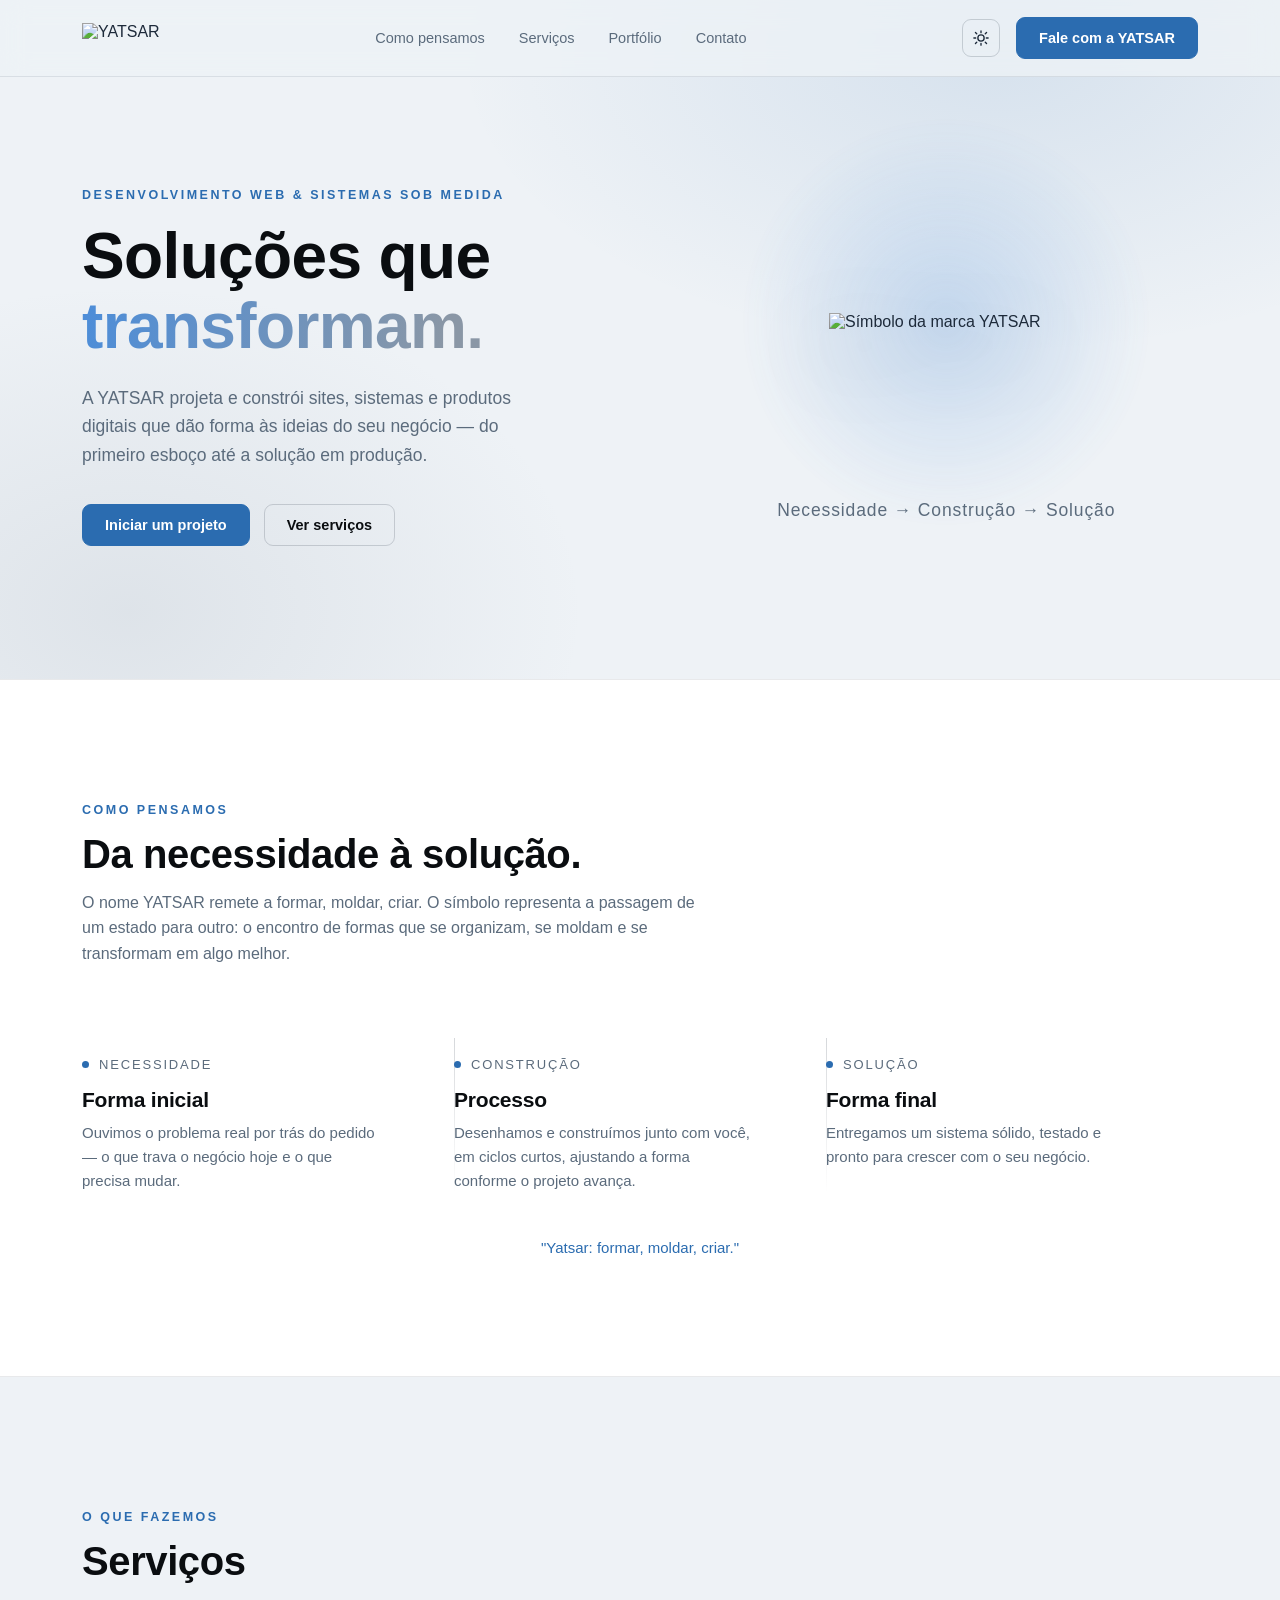
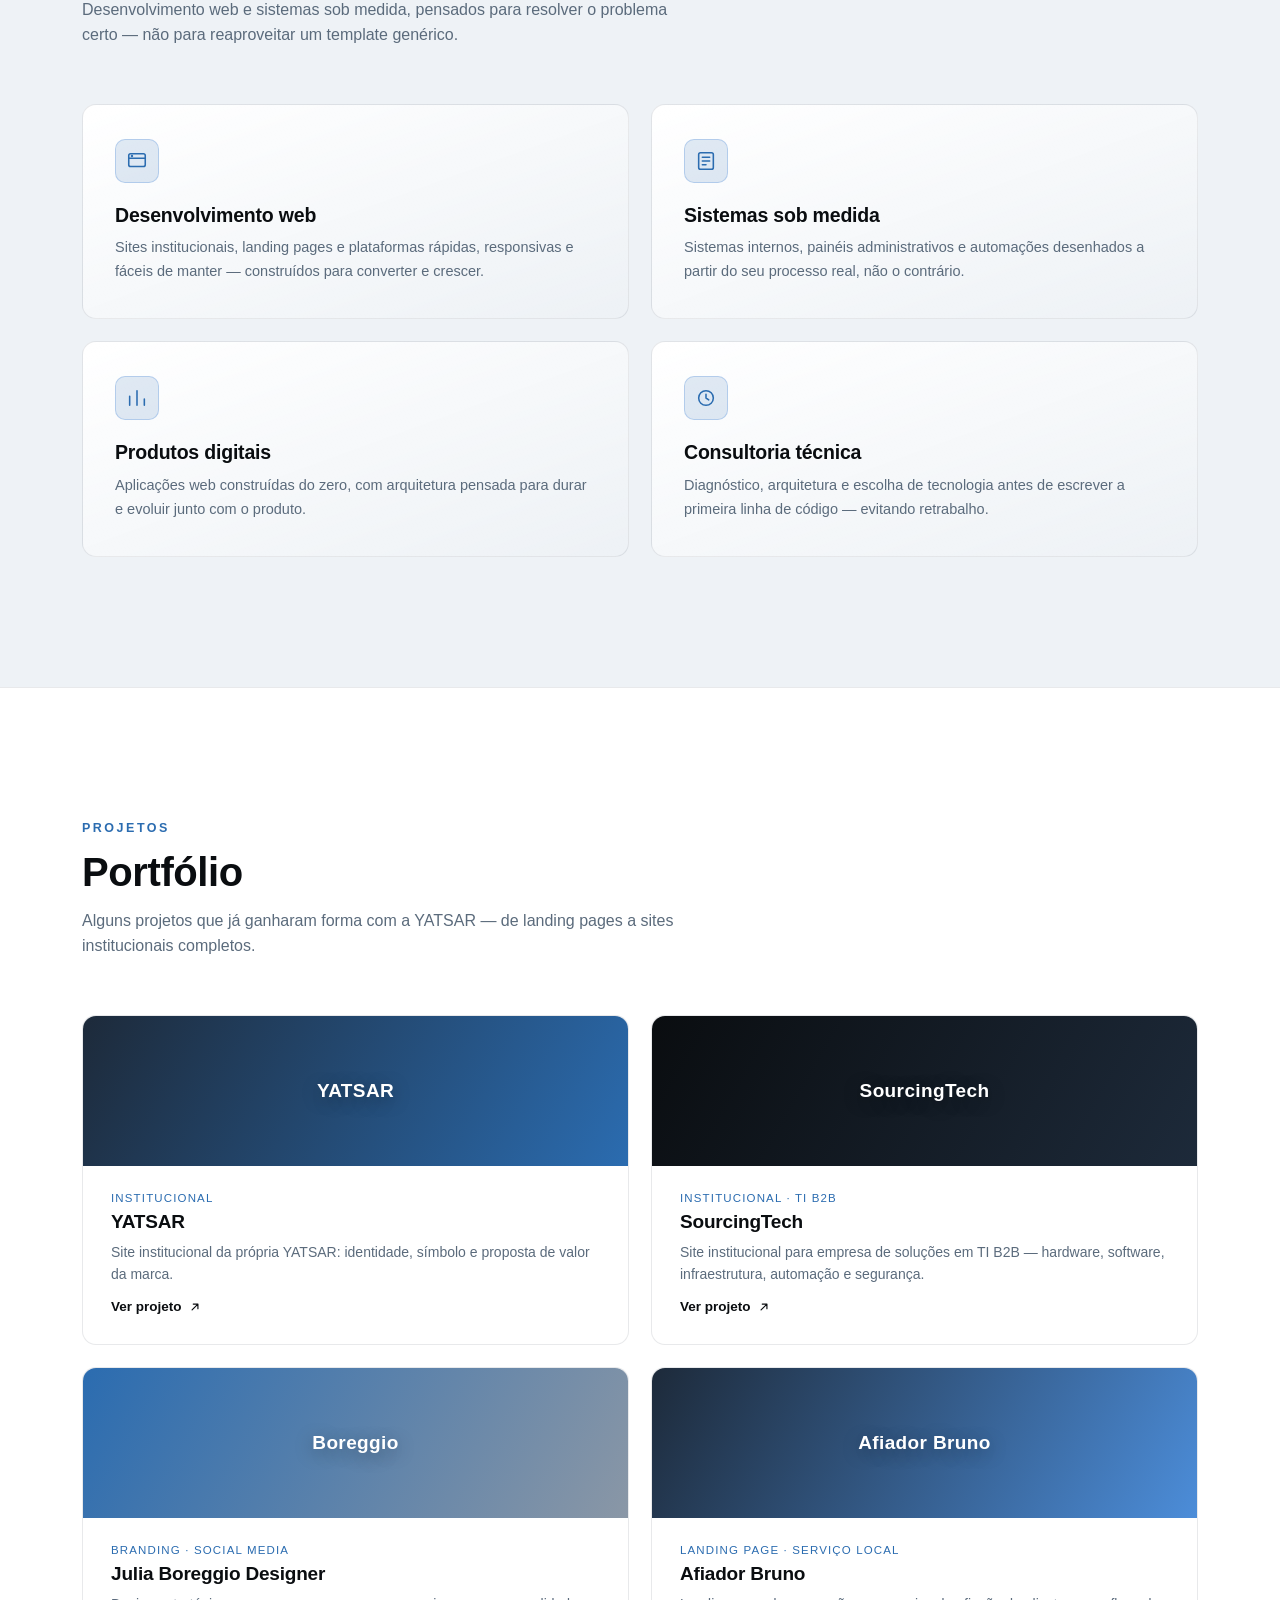
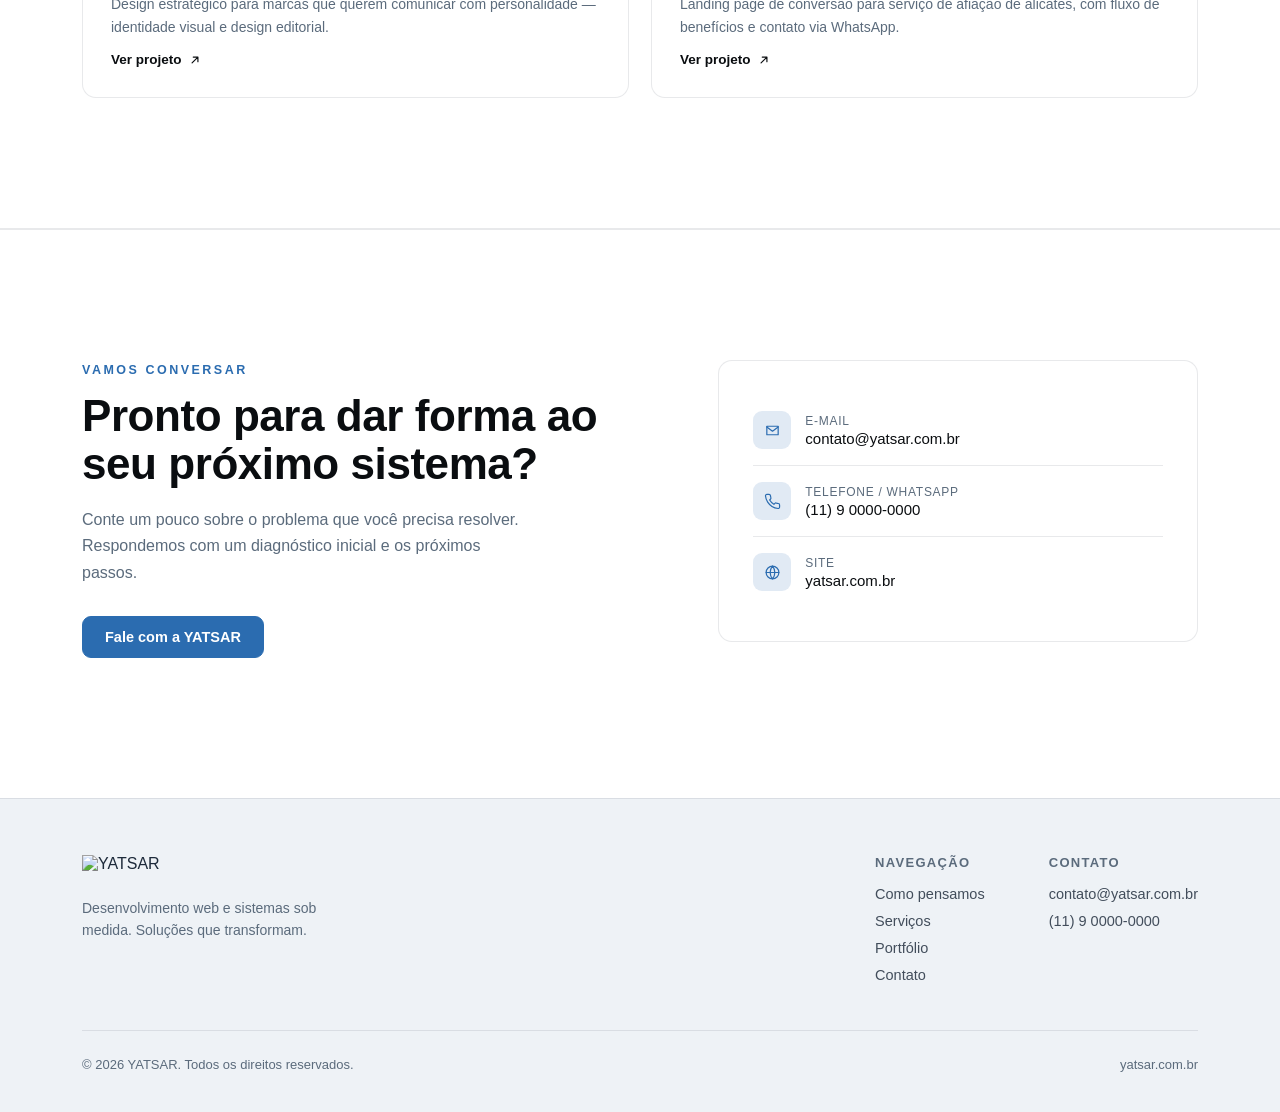
==== commit b7e33a4c: "Add files via upload" ====
--- a/index.html
+++ b/index.html
@@ -210,16 +210,16 @@
         <span class="eyebrow">Vamos conversar</span>
         <h2>Pronto para dar forma ao seu próximo sistema?</h2>
         <p>Conte um pouco sobre o problema que você precisa resolver. Respondemos com um diagnóstico inicial e os próximos passos.</p>
-        <a href="mailto:yatsaratendimento@gmail.com." class="btn btn-magnetic">Fale com a YATSAR</a>
+        <a href="mailto:contato@yatsar.com.br" class="btn btn-magnetic">Fale com a YATSAR</a>
       </div>
       <div class="contato-card reveal">
         <div class="contato-row">
           <div class="ic"><svg viewBox="0 0 24 24" fill="none" stroke-width="1.7" stroke-linecap="round" stroke-linejoin="round"><path d="M4 6h16v12H4z"/><path d="M4 7l8 6 8-6"/></svg></div>
-          <div><div class="lb">E-mail</div><div class="val">yatsaratendimento@gmail.com</div></div>
+          <div><div class="lb">E-mail</div><div class="val">contato@yatsar.com.br</div></div>
         </div>
         <div class="contato-row">
           <div class="ic"><svg viewBox="0 0 24 24" fill="none" stroke-width="1.7" stroke-linecap="round" stroke-linejoin="round"><path d="M22 16.9v3a2 2 0 01-2.2 2 19.8 19.8 0 01-8.6-3 19.5 19.5 0 01-6-6A19.8 19.8 0 012.1 4.2 2 2 0 014.1 2h3a2 2 0 012 1.7c.1.9.3 1.8.6 2.7a2 2 0 01-.4 2.1L8 9.9a16 16 0 006 6l1.4-1.3a2 2 0 012.1-.4c.9.3 1.8.5 2.7.6a2 2 0 011.8 2z"/></svg></div>
-          <div><div class="lb">Telefone / WhatsApp</div><div class="val">(11) 9 6310-2534</div></div>
+          <div><div class="lb">Telefone / WhatsApp</div><div class="val">(11) 9 0000-0000</div></div>
         </div>
         <div class="contato-row">
           <div class="ic"><svg viewBox="0 0 24 24" fill="none" stroke-width="1.7" stroke-linecap="round" stroke-linejoin="round"><circle cx="12" cy="12" r="9"/><path d="M3 12h18M12 3a14 14 0 010 18M12 3a14 14 0 000 18"/></svg></div>
@@ -251,8 +251,8 @@
         </div>
         <div class="foot-col">
           <h4>Contato</h4>
-          <a href="mailto:contato@yatsar.com.br">yatsaratendimento@gmail.com</a>
-          <a href="tel:+5511963102534">(11) 9 6310-2534</a>
+          <a href="mailto:contato@yatsar.com.br">contato@yatsar.com.br</a>
+          <a href="tel:+5511900000000">(11) 9 0000-0000</a>
         </div>
       </div>
     </div>
--- a/style.css
+++ b/style.css
@@ -373,13 +373,6 @@
 .pf-link svg{width:14px;height:14px;transition:transform .3s var(--ease);}
 .pf-card:hover .pf-link svg{transform:translate(3px,-3px);}
 
-/* ---------- manifesto ---------- */
-.manifesto{padding:100px 0;background:var(--bg);transition:background .5s var(--ease);}
-.manifesto-inner{max-width:720px;margin:0 auto;text-align:center;color:var(--text-muted);}
-.quote-mark{width:34px;height:26px;margin:0 auto 22px;color:var(--accent);opacity:.6;}
-.manifesto-inner p{font-family:var(--display);font-size:clamp(19px,2.4vw,25px);color:var(--text-strong);line-height:1.5;font-weight:500;}
-.manifesto-inner span{display:block;margin-top:18px;font-size:13px;letter-spacing:.12em;text-transform:uppercase;color:var(--accent);font-family:var(--display);}
-
 /* ---------- contato/cta ---------- */
 .contato{
   padding:130px 0 140px;
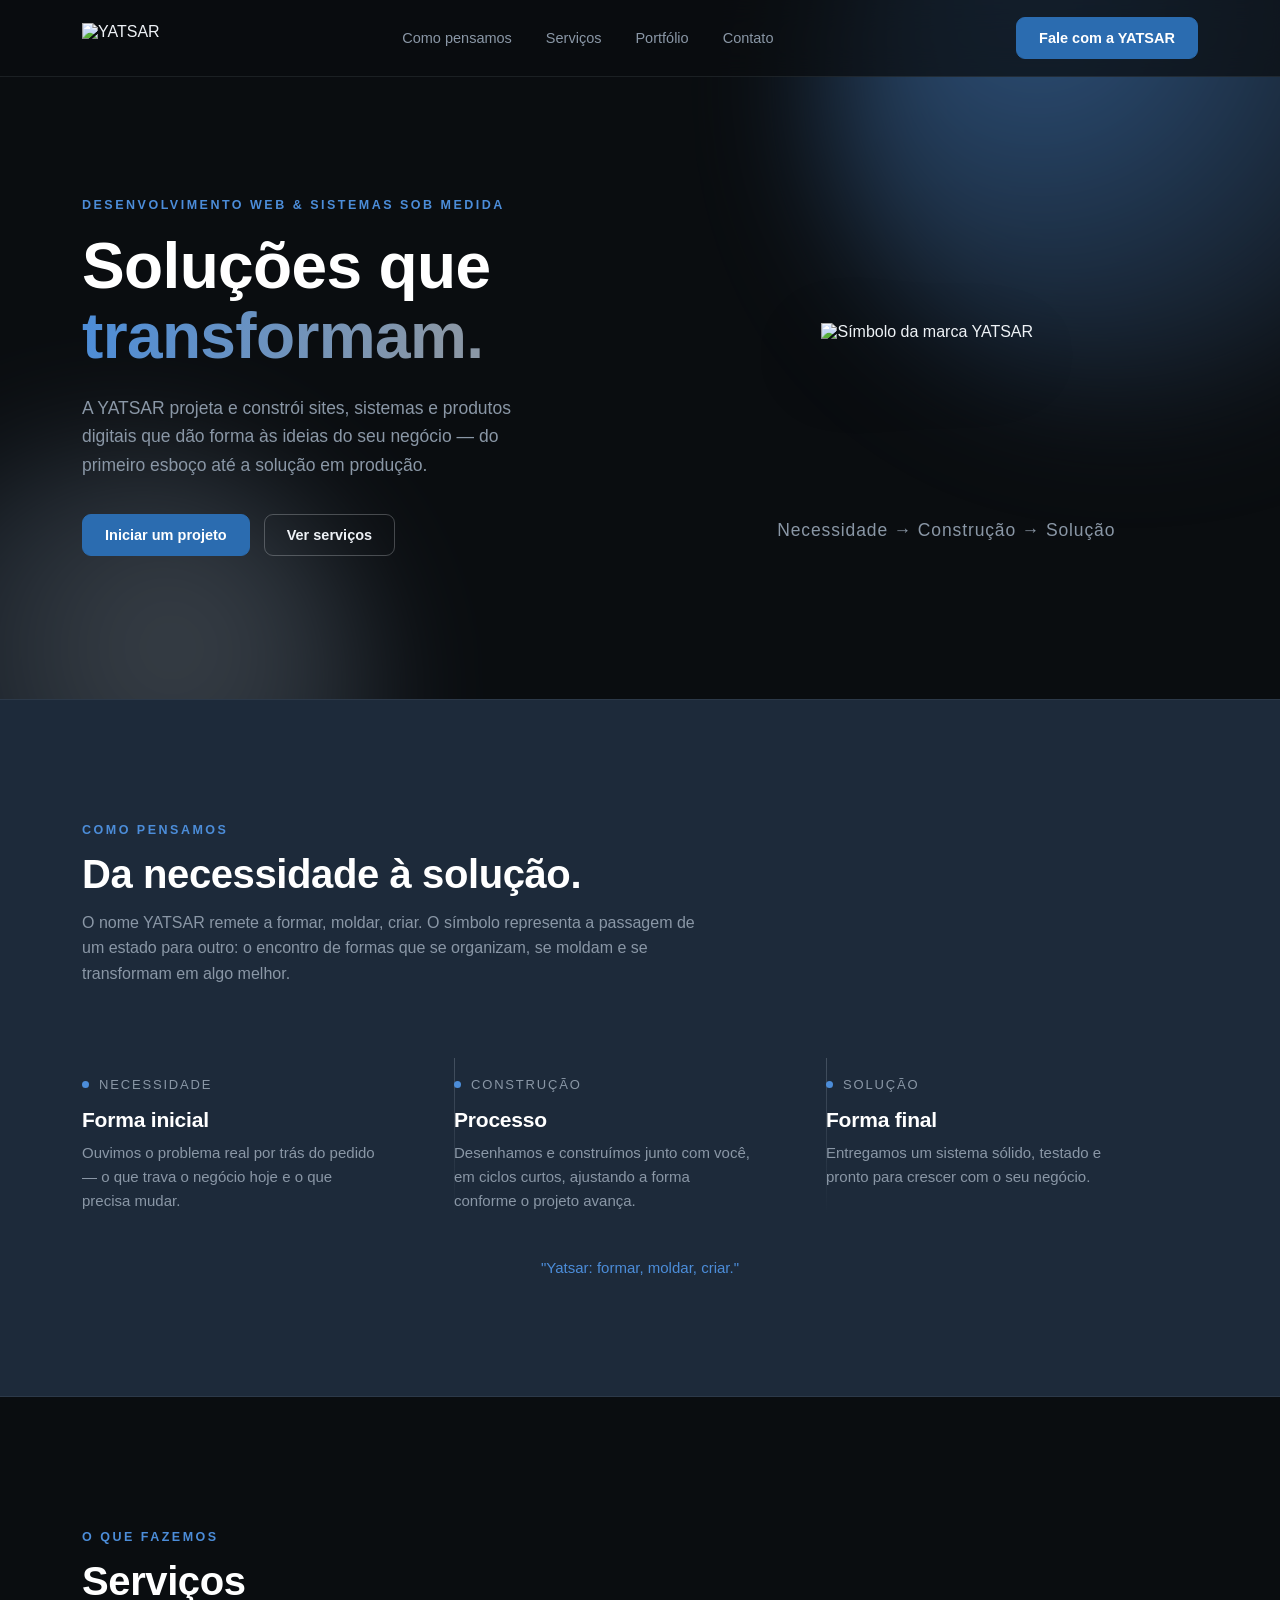
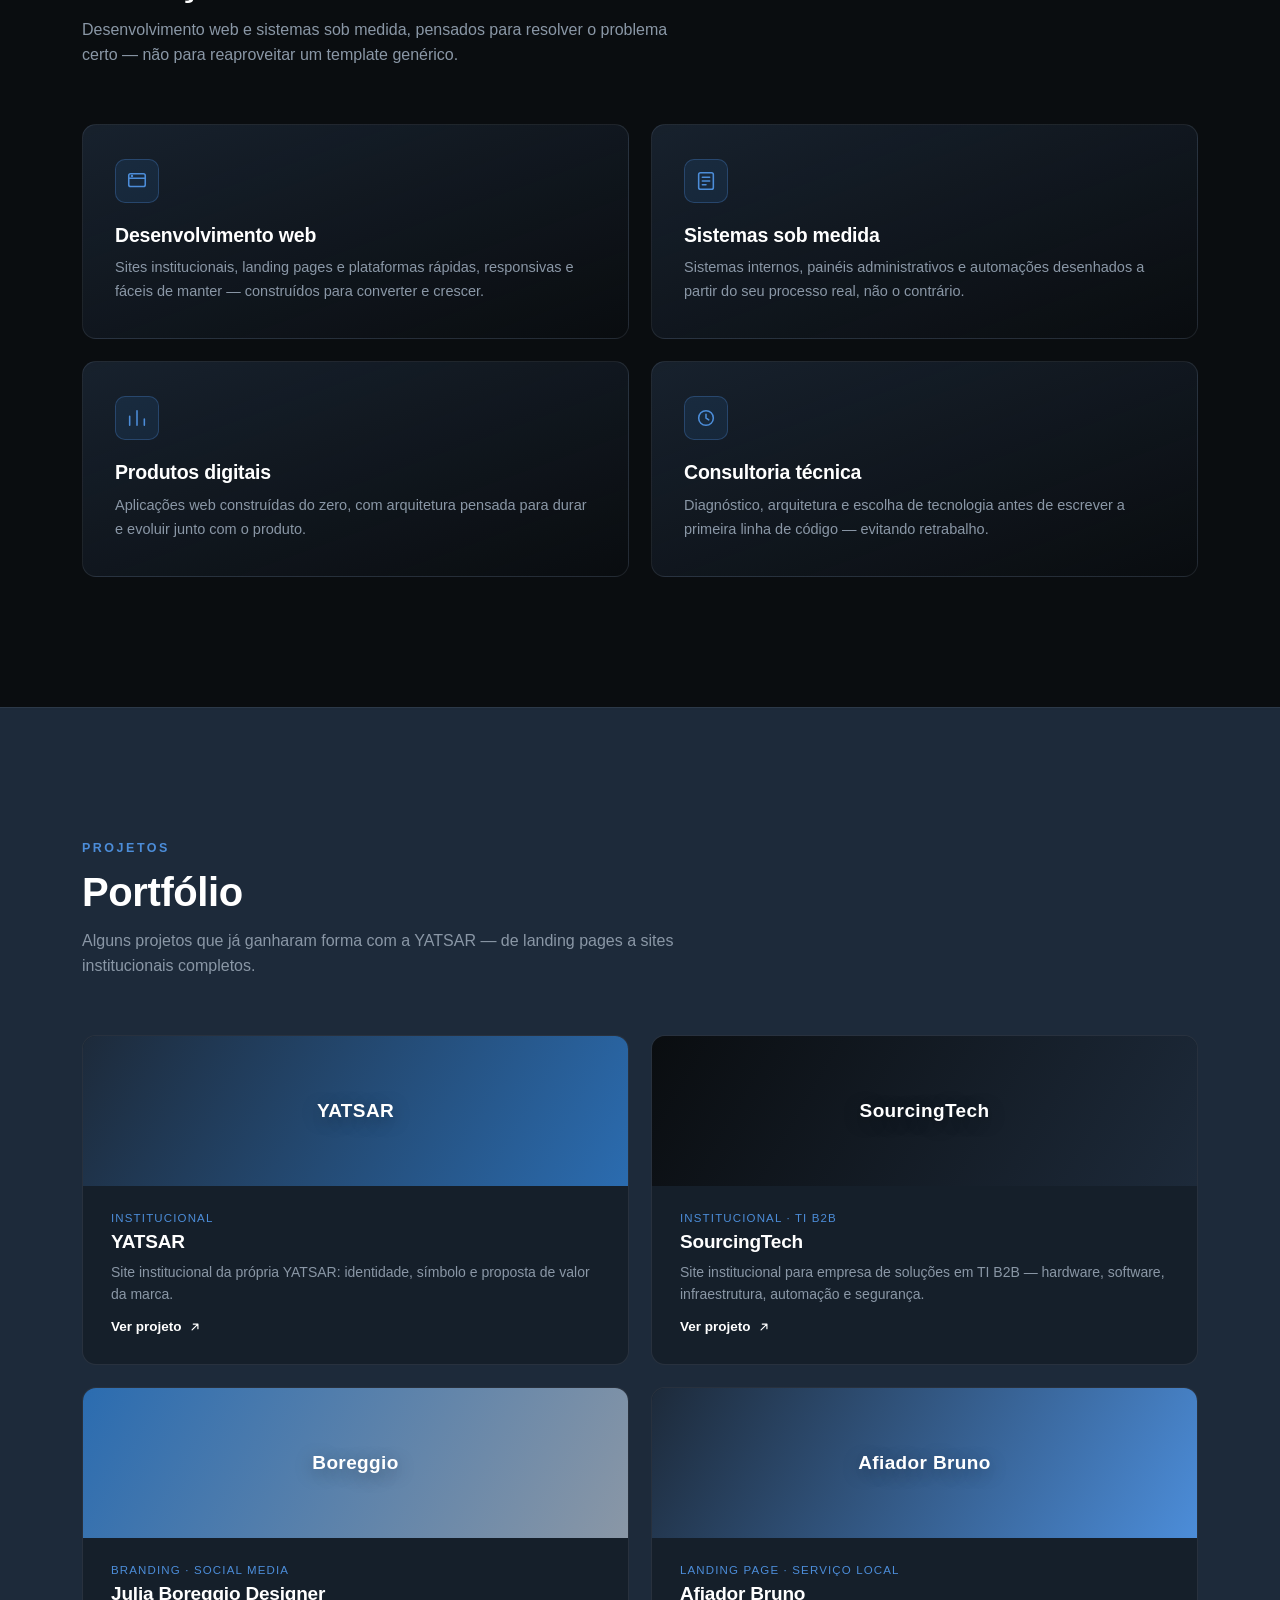
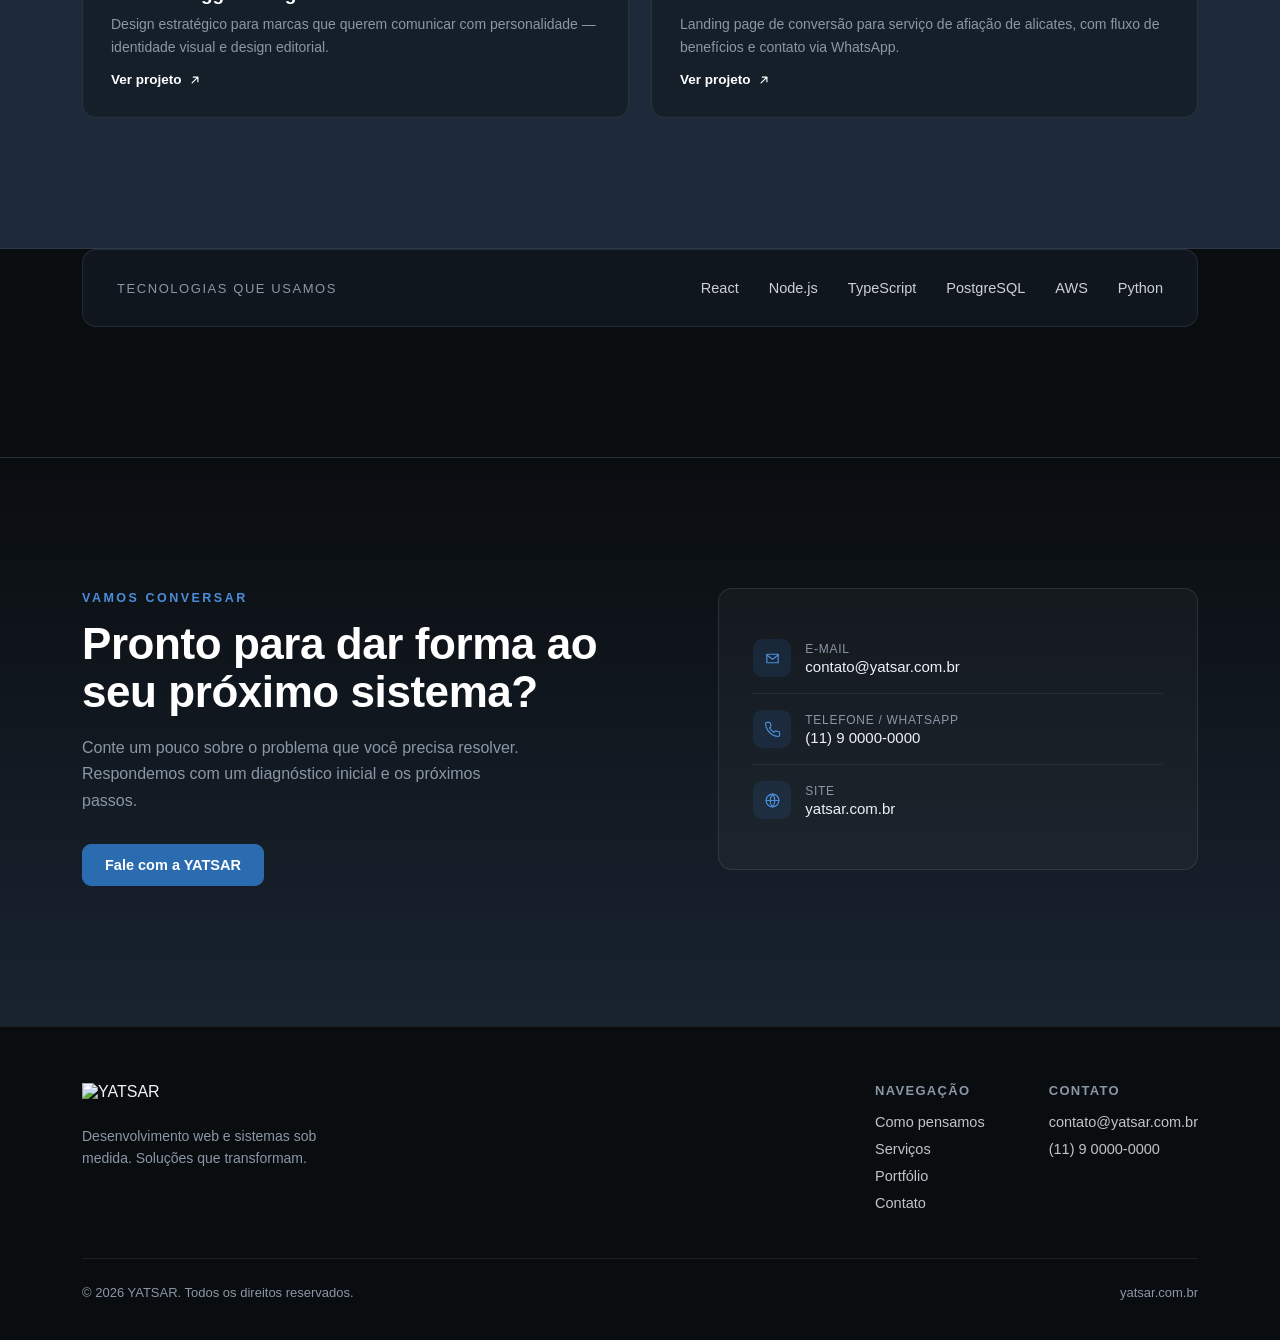
==== commit 75a2ee59: "Add files via upload" ====
--- a/index.html
+++ b/index.html
@@ -1,5 +1,5 @@
 <!DOCTYPE html>
-<html lang="pt-BR" data-theme="dark">
+<html lang="pt-BR">
 <head>
 <meta charset="UTF-8">
 <meta name="viewport" content="width=device-width, initial-scale=1.0">
@@ -14,19 +14,10 @@
 </head>
 <body>
 
-<!-- transição de tema em forma de fita, ecoando a dobra do símbolo -->
-<div class="ribbon-wipe" id="ribbonWipe" aria-hidden="true">
-  <span class="rw rw-a"></span>
-  <span class="rw rw-b"></span>
-</div>
-
-<div class="scroll-progress" id="scrollProgress" aria-hidden="true"></div>
-
 <header id="siteHeader">
   <div class="wrap nav">
     <a href="#top" class="logo" aria-label="YATSAR — página inicial">
-      <img src="assets/logo-dark.png" alt="YATSAR" class="logo-img logo-for-dark">
-      <img src="assets/logo-light.png" alt="YATSAR" class="logo-img logo-for-light">
+      <img src="assets/logo-dark.png" alt="YATSAR" class="logo-img">
     </a>
     <nav class="navlinks">
       <a href="#filosofia">Como pensamos</a>
@@ -35,10 +26,6 @@
       <a href="#contato">Contato</a>
     </nav>
     <div class="nav-cta">
-      <button id="themeToggle" class="theme-toggle" type="button" aria-label="Alternar tema claro/escuro" aria-pressed="false">
-        <svg class="ic-sun" viewBox="0 0 24 24" fill="none" stroke-width="1.8" stroke-linecap="round" stroke-linejoin="round"><circle cx="12" cy="12" r="4.2"/><path d="M12 2.5v2.4M12 19.1v2.4M4.6 4.6l1.7 1.7M17.7 17.7l1.7 1.7M2.5 12h2.4M19.1 12h2.4M4.6 19.4l1.7-1.7M17.7 6.3l1.7-1.7"/></svg>
-        <svg class="ic-moon" viewBox="0 0 24 24" fill="none" stroke-width="1.8" stroke-linecap="round" stroke-linejoin="round"><path d="M20 14.5A8.5 8.5 0 1 1 9.5 4a6.8 6.8 0 0 0 10.5 10.5z"/></svg>
-      </button>
       <a href="#contato" class="btn">Fale com a YATSAR</a>
     </div>
     <button class="burger" id="burgerBtn" aria-label="Abrir menu" aria-expanded="false">
@@ -58,21 +45,23 @@
 
   <!-- HERO -->
   <section class="hero">
-    <div class="hero-bg" aria-hidden="true"></div>
+    <div class="hero-bg" aria-hidden="true">
+      <span class="curve curve-a"></span>
+      <span class="curve curve-b"></span>
+    </div>
     <div class="wrap hero-grid">
       <div>
         <span class="eyebrow reveal in-view">Desenvolvimento web &amp; sistemas sob medida</span>
         <h1 class="reveal in-view">Soluções que <em>transformam.</em></h1>
         <p class="reveal in-view">A YATSAR projeta e constrói sites, sistemas e produtos digitais que dão forma às ideias do seu negócio — do primeiro esboço até a solução em produção.</p>
         <div class="hero-actions reveal in-view">
-          <a href="#contato" class="btn btn-magnetic">Iniciar um projeto</a>
+          <a href="#contato" class="btn">Iniciar um projeto</a>
           <a href="#servicos" class="btn btn-ghost">Ver serviços</a>
         </div>
       </div>
       <div class="hero-visual">
         <div class="symbol-stage" id="symbolStage">
-          <div class="symbol-glow" id="symbolGlow" aria-hidden="true"></div>
-          <img src="assets/symbol.png" alt="Símbolo da marca YATSAR" class="symbol-img" id="symbolImg">
+          <img src="assets/symbol.png" alt="Símbolo da marca YATSAR" class="symbol-img">
         </div>
         <p class="stage-caption reveal in-view">Necessidade&nbsp;→&nbsp;Construção&nbsp;→&nbsp;Solução</p>
       </div>
@@ -199,6 +188,18 @@
           </div>
         </a>
 
+      </div>
+    </div>
+  </section>
+
+  <!-- STACK -->
+  <section class="stack">
+    <div class="wrap">
+      <div class="stack-inner reveal">
+        <span class="stack-label">Tecnologias que usamos</span>
+        <div class="stack-items">
+          <span>React</span><span>Node.js</span><span>TypeScript</span><span>PostgreSQL</span><span>AWS</span><span>Python</span>
+        </div>
       </div>
     </div>
   </section>
@@ -210,7 +211,7 @@
         <span class="eyebrow">Vamos conversar</span>
         <h2>Pronto para dar forma ao seu próximo sistema?</h2>
         <p>Conte um pouco sobre o problema que você precisa resolver. Respondemos com um diagnóstico inicial e os próximos passos.</p>
-        <a href="mailto:contato@yatsar.com.br" class="btn btn-magnetic">Fale com a YATSAR</a>
+        <a href="mailto:contato@yatsar.com.br" class="btn">Fale com a YATSAR</a>
       </div>
       <div class="contato-card reveal">
         <div class="contato-row">
@@ -236,8 +237,7 @@
     <div class="foot-grid">
       <div class="foot-brand">
         <a href="#top" class="logo">
-          <img src="assets/logo-dark.png" alt="YATSAR" class="logo-img logo-for-dark">
-          <img src="assets/logo-light.png" alt="YATSAR" class="logo-img logo-for-light">
+          <img src="assets/logo-dark.png" alt="YATSAR" class="logo-img">
         </a>
         <p>Desenvolvimento web e sistemas sob medida. Soluções que transformam.</p>
       </div>
--- a/style.css
+++ b/style.css
@@ -1,5 +1,5 @@
 /* =========================================================
-   YATSAR — design tokens (exatos do Manual de Marca v1.3)
+   YATSAR — design tokens (Manual de Marca v1.3)
    Noite #0A0D10 · Profundidade #1D2A3A · Confiança #2B6CB0
    Equilíbrio #8A97A6 · Clareza #EEF2F6
    ========================================================= */
@@ -18,46 +18,16 @@
   --maxw:1180px;
   --radius:14px;
   --ease: cubic-bezier(.16,.84,.32,1);
-
-  /* tema escuro (padrão) */
-  --bg:var(--noite);
-  --bg-alt:var(--profundidade);
-  --bg-card:rgba(29,42,58,.55);
-  --border:rgba(138,151,166,.16);
-  --border-strong:rgba(138,151,166,.3);
-  --text:var(--clareza);
-  --text-strong:var(--branco);
-  --text-muted:var(--equilibrio);
-  --accent:var(--confianca-luz);
-  --accent-solid:var(--confianca);
-  --header-bg:rgba(10,13,16,.72);
-  --shadow: 0 20px 60px rgba(0,0,0,.35);
-}
-
-html[data-theme="light"]{
-  --bg:var(--clareza);
-  --bg-alt:#FFFFFF;
-  --bg-card:#FFFFFF;
-  --border:rgba(29,42,58,.1);
-  --border-strong:rgba(29,42,58,.18);
-  --text:var(--profundidade);
-  --text-strong:var(--noite);
-  --text-muted:#5B6B7C;
-  --accent:var(--confianca);
-  --accent-solid:var(--confianca);
-  --header-bg:rgba(238,242,246,.78);
-  --shadow: 0 20px 50px rgba(29,42,58,.1);
 }
 
 *{margin:0;padding:0;box-sizing:border-box;}
 html{scroll-behavior:smooth;}
 body{
   font-family:var(--texto);
-  background:var(--bg);
-  color:var(--text);
+  background:var(--noite);
+  color:var(--clareza);
   -webkit-font-smoothing:antialiased;
   overflow-x:hidden;
-  transition:background .5s var(--ease), color .5s var(--ease);
 }
 img,svg{display:block;max-width:100%;}
 a{color:inherit;text-decoration:none;}
@@ -71,45 +41,11 @@
   font-size:12.5px;
   letter-spacing:.2em;
   text-transform:uppercase;
-  color:var(--accent);
+  color:var(--confianca-luz);
   font-weight:600;
 }
 
-/* ---------- logo swap por tema ---------- */
-.logo{display:flex;align-items:center;}
 .logo-img{height:30px;width:auto;}
-.logo-for-light{display:none;}
-html[data-theme="light"] .logo-for-dark{display:none;}
-html[data-theme="light"] .logo-for-light{display:block;}
-
-/* ---------- scroll progress ---------- */
-.scroll-progress{
-  position:fixed;top:0;left:0;height:3px;width:0%;z-index:80;
-  background:linear-gradient(90deg, var(--confianca-luz), var(--equilibrio));
-  transition:width .1s linear;
-}
-
-/* ---------- transição de tema em fita (exclusiva) ---------- */
-.ribbon-wipe{
-  position:fixed;inset:0;z-index:9999;pointer-events:none;
-}
-.rw{
-  position:absolute;top:0;left:0;width:140%;height:60%;
-  transform-origin:0 0;
-  transform:translateX(-140%) skewY(-8deg);
-  will-change:transform;
-}
-.rw-a{background:linear-gradient(120deg,#4C8DD9,#1D2A3A);top:-5%;}
-.rw-b{background:linear-gradient(120deg,#EEF2F6,#8A97A6);top:45%;transition-delay:.06s;}
-.ribbon-wipe.play .rw{
-  animation:wipeAcross .78s var(--ease) forwards;
-}
-.ribbon-wipe.play .rw-b{animation-delay:.07s;}
-@keyframes wipeAcross{
-  0%{transform:translateX(-140%) skewY(-8deg);}
-  55%{transform:translateX(10%) skewY(-8deg);}
-  100%{transform:translateX(160%) skewY(-8deg);}
-}
 
 /* ---------- reveal on scroll ---------- */
 .reveal{opacity:0;transform:translateY(28px);transition:opacity .8s var(--ease), transform .8s var(--ease);}
@@ -123,78 +59,60 @@
 
 @media (prefers-reduced-motion: reduce){
   .reveal,.reveal-stagger > *{opacity:1 !important;transform:none !important;transition:none !important;}
-  .ribbon-wipe{display:none !important;}
   *{animation:none !important;}
 }
 
 /* ---------- header ---------- */
 header{
   position:fixed;top:0;left:0;right:0;z-index:50;
-  background:var(--header-bg);
+  background:rgba(10,13,16,.72);
   backdrop-filter:blur(14px);
   -webkit-backdrop-filter:blur(14px);
-  border-bottom:1px solid var(--border);
-  transition:background .5s var(--ease), border-color .5s var(--ease), box-shadow .3s var(--ease);
-}
-header.scrolled{box-shadow:0 8px 30px rgba(0,0,0,.12);}
+  border-bottom:1px solid rgba(138,151,166,.14);
+}
 .nav{
   display:flex;align-items:center;justify-content:space-between;
   height:76px;
 }
 .navlinks{display:flex;align-items:center;gap:34px;}
 .navlinks a{
-  font-size:14.5px;color:var(--text-muted);
+  font-size:14.5px;color:var(--equilibrio);
   transition:color .25s var(--ease);
   position:relative;
 }
 .navlinks a::after{
   content:"";position:absolute;left:0;bottom:-6px;width:0;height:1.5px;
-  background:var(--accent);transition:width .3s var(--ease);
-}
-.navlinks a:hover{color:var(--text-strong);}
+  background:var(--confianca-luz);transition:width .3s var(--ease);
+}
+.navlinks a:hover{color:var(--clareza);}
 .navlinks a:hover::after{width:100%;}
 
 .btn{
   display:inline-flex;align-items:center;justify-content:center;gap:8px;
   font-family:var(--texto);font-weight:600;font-size:14.5px;
   padding:12px 22px;border-radius:9px;
-  background:var(--accent-solid);color:var(--branco);
-  border:1px solid var(--accent-solid);
+  background:var(--confianca);color:var(--branco);
+  border:1px solid var(--confianca);
   cursor:pointer;
   transition:background .25s var(--ease), transform .2s var(--ease), border-color .25s var(--ease), box-shadow .25s var(--ease);
   white-space:nowrap;
 }
 .btn:hover{background:var(--confianca-luz);border-color:var(--confianca-luz);transform:translateY(-1px);box-shadow:0 10px 24px rgba(43,108,176,.28);}
 .btn-ghost{
-  background:transparent;color:var(--text-strong);border:1px solid var(--border-strong);
-}
-.btn-ghost:hover{border-color:var(--accent);background:rgba(76,141,217,.08);}
-.btn:focus-visible,.navlinks a:focus-visible,.theme-toggle:focus-visible{
+  background:transparent;color:var(--clareza);border:1px solid rgba(238,242,246,.25);
+}
+.btn-ghost:hover{border-color:var(--clareza);background:rgba(238,242,246,.06);}
+.btn:focus-visible,.navlinks a:focus-visible{
   outline:2px solid var(--confianca-luz);outline-offset:3px;border-radius:4px;
 }
 
 .nav-cta{display:flex;align-items:center;gap:16px;}
-.theme-toggle{
-  width:38px;height:38px;border-radius:9px;
-  background:transparent;border:1px solid var(--border-strong);
-  color:var(--text);cursor:pointer;
-  display:flex;align-items:center;justify-content:center;
-  transition:border-color .25s var(--ease), transform .3s var(--ease), background .25s var(--ease);
-}
-.theme-toggle:hover{border-color:var(--accent);background:rgba(76,141,217,.08);}
-.theme-toggle svg{width:18px;height:18px;stroke:currentColor;position:absolute;transition:opacity .3s var(--ease), transform .5s var(--ease);}
-.theme-toggle{position:relative;}
-.ic-moon{opacity:1;transform:rotate(0deg) scale(1);}
-.ic-sun{opacity:0;transform:rotate(-60deg) scale(.5);}
-html[data-theme="light"] .ic-moon{opacity:0;transform:rotate(60deg) scale(.5);}
-html[data-theme="light"] .ic-sun{opacity:1;transform:rotate(0deg) scale(1);}
-
-.burger{display:none;background:none;border:0;color:var(--text);width:38px;height:38px;align-items:center;justify-content:center;cursor:pointer;}
+.burger{display:none;background:none;border:0;color:var(--clareza);width:38px;height:38px;align-items:center;justify-content:center;cursor:pointer;}
 .mobile-menu{
   display:none;flex-direction:column;gap:4px;padding:10px 32px 22px;
-  border-top:1px solid var(--border);
-}
-.mobile-menu a{padding:12px 0;font-size:15px;color:var(--text-muted);border-bottom:1px solid var(--border);}
+  border-top:1px solid rgba(138,151,166,.14);
+}
+.mobile-menu a{padding:12px 0;font-size:15px;color:var(--equilibrio);border-bottom:1px solid rgba(138,151,166,.14);}
 .mobile-menu a.btn{text-align:center;border-bottom:none;color:var(--branco);margin-top:10px;}
 header.menu-open .mobile-menu{display:flex;}
 
@@ -203,24 +121,39 @@
   padding:172px 0 120px;
   overflow:hidden;
 }
-.hero-bg{
-  position:absolute;inset:0;z-index:-1;
-  background:
-    radial-gradient(ellipse 900px 500px at 78% 12%, rgba(43,108,176,.22), transparent 60%),
-    radial-gradient(ellipse 700px 500px at 15% 85%, rgba(29,42,58,.55), transparent 65%);
-  transition:opacity .5s var(--ease);
-}
-html[data-theme="light"] .hero-bg{
-  background:
-    radial-gradient(ellipse 900px 500px at 78% 8%, rgba(43,108,176,.12), transparent 60%),
-    radial-gradient(ellipse 700px 500px at 10% 90%, rgba(138,151,166,.16), transparent 65%);
-}
+
+/* fundo com curvas flutuantes — remete às dobras do símbolo */
+.hero-bg{position:absolute;inset:0;z-index:-1;overflow:hidden;}
+.curve{
+  position:absolute;border-radius:50%;
+  filter:blur(60px);
+  opacity:.55;
+  animation:floatCurve 16s ease-in-out infinite;
+}
+.curve-a{
+  width:620px;height:620px;top:-220px;right:-160px;
+  background:radial-gradient(circle at 35% 35%, var(--confianca-luz), var(--profundidade) 70%);
+  animation-duration:18s;
+}
+.curve-b{
+  width:520px;height:520px;bottom:-260px;left:-140px;
+  background:radial-gradient(circle at 60% 40%, var(--equilibrio), var(--profundidade) 72%);
+  animation-duration:22s;
+  animation-delay:-6s;
+  opacity:.4;
+}
+@keyframes floatCurve{
+  0%,100%{transform:translate(0,0) scale(1);}
+  33%{transform:translate(-30px,26px) scale(1.06);}
+  66%{transform:translate(22px,-18px) scale(.97);}
+}
+
 .hero-grid{
   display:grid;grid-template-columns:1.05fr .95fr;gap:56px;align-items:center;
 }
 .hero h1{
   font-size:clamp(38px,5.4vw,64px);
-  color:var(--text-strong);
+  color:var(--branco);
   margin:18px 0 22px;
 }
 .hero h1 em{
@@ -229,58 +162,46 @@
   -webkit-background-clip:text;background-clip:text;color:transparent;
 }
 .hero p{
-  font-size:17.5px;line-height:1.65;color:var(--text-muted);max-width:480px;margin-bottom:34px;
+  font-size:17.5px;line-height:1.65;color:var(--equilibrio);max-width:480px;margin-bottom:34px;
 }
 .hero-actions{display:flex;gap:14px;flex-wrap:wrap;}
 
 .hero-visual{position:relative;display:flex;flex-direction:column;align-items:center;justify-content:center;}
 .symbol-stage{
-  width:min(300px, 62vw);aspect-ratio:1/1;position:relative;
+  width:min(320px, 64vw);aspect-ratio:1/1;position:relative;
   display:flex;align-items:center;justify-content:center;
-  perspective:900px;
-}
-.symbol-glow{
-  position:absolute;inset:-20%;border-radius:50%;
-  background:radial-gradient(circle, rgba(76,141,217,.35), transparent 68%);
-  filter:blur(10px);
-  opacity:.7;
-  animation:pulseGlow 5s ease-in-out infinite;
-}
-@keyframes pulseGlow{
-  0%,100%{transform:scale(1);opacity:.55;}
-  50%{transform:scale(1.12);opacity:.85;}
 }
 .symbol-img{
-  position:relative;width:78%;
+  width:78%;
   filter:drop-shadow(0 24px 40px rgba(10,13,16,.35));
   transform:translate(-46px,-30px) rotate(-18deg) scale(.92);
   opacity:0;
   transition:transform 1.2s var(--ease), opacity 1.2s var(--ease);
-  will-change:transform;
 }
 .symbol-stage.assembled .symbol-img{
   opacity:1;transform:translate(0,0) rotate(0deg) scale(1);
-}
-.symbol-stage.assembled.tilt-ready .symbol-img{
-  transition:filter .3s var(--ease), transform .12s linear;
+  animation:drift 7s ease-in-out 1.2s infinite;
+}
+@keyframes drift{
+  0%,100%{transform:translateY(0);}
+  50%{transform:translateY(-10px);}
 }
 .stage-caption{
-  text-align:center;margin-top:24px;font-size:13px;color:var(--text-muted);
+  text-align:center;margin-top:24px;font-size:13px;color:var(--equilibrio);
   font-family:var(--display);letter-spacing:.05em;
 }
 
 /* ---------- section shared ---------- */
 .section-head{max-width:620px;margin-bottom:56px;}
-.section-head h2{font-size:clamp(28px,3.6vw,40px);color:var(--text-strong);margin-top:14px;}
-.section-head p{color:var(--text-muted);font-size:16px;line-height:1.6;margin-top:14px;}
+.section-head h2{font-size:clamp(28px,3.6vw,40px);color:var(--branco);margin-top:14px;}
+.section-head p{color:var(--equilibrio);font-size:16px;line-height:1.6;margin-top:14px;}
 
 /* ---------- philosophy (forma) ---------- */
 .forma{
   padding:120px 0;
-  background:var(--bg-alt);
-  border-top:1px solid var(--border);
-  border-bottom:1px solid var(--border);
-  transition:background .5s var(--ease), border-color .5s var(--ease);
+  background:var(--profundidade);
+  border-top:1px solid rgba(138,151,166,.14);
+  border-bottom:1px solid rgba(138,151,166,.14);
 }
 .forma-track{
   display:grid;grid-template-columns:1fr 1fr 1fr;gap:0;position:relative;margin-top:20px;
@@ -288,57 +209,57 @@
 .forma-step{padding:34px 32px 0 0;position:relative;}
 .forma-step:not(:last-child)::after{
   content:"";position:absolute;top:15px;right:-1px;width:1px;height:calc(100% - 15px);
-  background:linear-gradient(to bottom, var(--border-strong), transparent);
+  background:linear-gradient(to bottom, rgba(138,151,166,.35), transparent);
 }
 .forma-num{
-  font-family:var(--display);font-size:13px;color:var(--text-muted);
+  font-family:var(--display);font-size:13px;color:var(--equilibrio);
   letter-spacing:.14em;text-transform:uppercase;
   display:flex;align-items:center;gap:10px;margin-bottom:16px;
 }
-.forma-num .dot{width:7px;height:7px;border-radius:50%;background:var(--accent);flex-shrink:0;}
-.forma-step h3{font-size:21px;color:var(--text-strong);margin-bottom:10px;font-weight:600;}
-.forma-step p{color:var(--text-muted);font-size:15px;line-height:1.6;max-width:300px;}
+.forma-num .dot{width:7px;height:7px;border-radius:50%;background:var(--confianca-luz);flex-shrink:0;}
+.forma-step h3{font-size:21px;color:var(--branco);margin-bottom:10px;font-weight:600;}
+.forma-step p{color:var(--equilibrio);font-size:15px;line-height:1.6;max-width:300px;}
 .forma-quote{
-  font-family:var(--display);font-size:15px;color:var(--accent);
+  font-family:var(--display);font-size:15px;color:var(--confianca-luz);
   margin-top:46px;text-align:center;
 }
 
 /* ---------- services ---------- */
-.servicos{padding:130px 0;background:var(--bg);transition:background .5s var(--ease);}
+.servicos{padding:130px 0;background:var(--noite);}
 .card-grid{display:grid;grid-template-columns:repeat(2,1fr);gap:22px;}
 .card{
-  background:linear-gradient(160deg, var(--bg-card), transparent);
-  border:1px solid var(--border);
+  background:linear-gradient(160deg, rgba(29,42,58,.7), rgba(10,13,16,.4));
+  border:1px solid rgba(138,151,166,.16);
   border-radius:var(--radius);
   padding:34px 32px;
-  transition:border-color .3s var(--ease), transform .3s var(--ease), box-shadow .3s var(--ease);
+  transition:border-color .3s var(--ease), transform .3s var(--ease), background .3s var(--ease);
 }
 .card:hover{
   border-color:rgba(76,141,217,.55);
   transform:translateY(-4px);
-  box-shadow:var(--shadow);
+  background:linear-gradient(160deg, rgba(43,108,176,.16), rgba(10,13,16,.4));
 }
 .card-icon{
   width:44px;height:44px;border-radius:10px;
-  background:rgba(43,108,176,.14);
+  background:rgba(43,108,176,.16);
   border:1px solid rgba(76,141,217,.3);
   display:flex;align-items:center;justify-content:center;
   margin-bottom:22px;
 }
-.card-icon svg{width:22px;height:22px;stroke:var(--accent);}
-.card h3{font-size:19.5px;color:var(--text-strong);margin-bottom:10px;font-weight:600;}
-.card p{font-size:14.5px;line-height:1.65;color:var(--text-muted);}
+.card-icon svg{width:22px;height:22px;stroke:var(--confianca-luz);}
+.card h3{font-size:19.5px;color:var(--branco);margin-bottom:10px;font-weight:600;}
+.card p{font-size:14.5px;line-height:1.65;color:var(--equilibrio);}
 
 /* ---------- portfolio ---------- */
-.portfolio{padding:130px 0;background:var(--bg-alt);border-top:1px solid var(--border);border-bottom:1px solid var(--border);transition:background .5s var(--ease), border-color .5s var(--ease);}
+.portfolio{padding:130px 0;background:var(--profundidade);border-top:1px solid rgba(138,151,166,.14);border-bottom:1px solid rgba(138,151,166,.14);}
 .portfolio-grid{display:grid;grid-template-columns:repeat(2,1fr);gap:22px;}
 .pf-card{
   display:flex;flex-direction:column;
-  border:1px solid var(--border);border-radius:var(--radius);
-  overflow:hidden;background:var(--bg-card);
+  border:1px solid rgba(138,151,166,.16);border-radius:var(--radius);
+  overflow:hidden;background:rgba(10,13,16,.35);
   transition:transform .35s var(--ease), border-color .3s var(--ease), box-shadow .35s var(--ease);
 }
-.pf-card:hover{transform:translateY(-6px);border-color:rgba(76,141,217,.5);box-shadow:var(--shadow);}
+.pf-card:hover{transform:translateY(-6px);border-color:rgba(76,141,217,.5);box-shadow:0 20px 60px rgba(0,0,0,.35);}
 .pf-thumb{
   height:150px;position:relative;overflow:hidden;
   display:flex;align-items:center;justify-content:center;
@@ -363,61 +284,68 @@
 }
 .pf-card:hover .pf-thumb::before{animation-duration:3.5s;}
 .pf-body{padding:26px 28px 30px;display:flex;flex-direction:column;gap:8px;flex:1;}
-.pf-tag{font-family:var(--display);font-size:11.5px;letter-spacing:.1em;text-transform:uppercase;color:var(--accent);}
-.pf-body h3{font-size:19px;color:var(--text-strong);font-weight:600;}
-.pf-body p{font-size:14px;line-height:1.6;color:var(--text-muted);flex:1;}
+.pf-tag{font-family:var(--display);font-size:11.5px;letter-spacing:.1em;text-transform:uppercase;color:var(--confianca-luz);}
+.pf-body h3{font-size:19px;color:var(--branco);font-weight:600;}
+.pf-body p{font-size:14px;line-height:1.6;color:var(--equilibrio);flex:1;}
 .pf-link{
   display:inline-flex;align-items:center;gap:6px;margin-top:6px;
-  font-size:13.5px;font-weight:600;color:var(--text-strong);
+  font-size:13.5px;font-weight:600;color:var(--branco);
 }
 .pf-link svg{width:14px;height:14px;transition:transform .3s var(--ease);}
 .pf-card:hover .pf-link svg{transform:translate(3px,-3px);}
+
+/* ---------- stack strip ---------- */
+.stack{padding:0 0 130px;background:var(--noite);}
+.stack-inner{
+  display:flex;align-items:center;justify-content:space-between;flex-wrap:wrap;gap:22px;
+  padding:30px 34px;border:1px solid rgba(138,151,166,.16);border-radius:var(--radius);
+  background:rgba(29,42,58,.35);
+}
+.stack-label{font-size:13px;color:var(--equilibrio);letter-spacing:.12em;text-transform:uppercase;font-family:var(--display);}
+.stack-items{display:flex;gap:30px;flex-wrap:wrap;}
+.stack-items span{font-size:14.5px;color:var(--clareza);opacity:.85;}
 
 /* ---------- contato/cta ---------- */
 .contato{
   padding:130px 0 140px;
-  background:var(--bg-alt);
-  border-top:1px solid var(--border);
-  transition:background .5s var(--ease), border-color .5s var(--ease);
+  background:linear-gradient(180deg, var(--noite), var(--profundidade) 130%);
+  border-top:1px solid rgba(138,151,166,.14);
 }
 .contato-grid{display:grid;grid-template-columns:1.1fr .9fr;gap:50px;align-items:start;}
-.contato h2{font-size:clamp(30px,4vw,44px);color:var(--text-strong);margin:14px 0 18px;}
-.contato p{color:var(--text-muted);font-size:16px;line-height:1.65;max-width:440px;margin-bottom:30px;}
+.contato h2{font-size:clamp(30px,4vw,44px);color:var(--branco);margin:14px 0 18px;}
+.contato p{color:var(--equilibrio);font-size:16px;line-height:1.65;max-width:440px;margin-bottom:30px;}
 .contato-card{
-  background:var(--bg-card);
-  border:1px solid var(--border);
+  background:rgba(238,242,246,.03);
+  border:1px solid rgba(138,151,166,.18);
   border-radius:var(--radius);
   padding:34px;
 }
 .contato-row{
   display:flex;align-items:center;gap:14px;padding:16px 0;
-  border-bottom:1px solid var(--border);
+  border-bottom:1px solid rgba(138,151,166,.14);
 }
 .contato-row:last-child{border-bottom:none;}
 .contato-row .ic{
-  width:38px;height:38px;border-radius:9px;background:rgba(43,108,176,.14);
+  width:38px;height:38px;border-radius:9px;background:rgba(43,108,176,.16);
   display:flex;align-items:center;justify-content:center;flex-shrink:0;
 }
-.contato-row .ic svg{width:17px;height:17px;stroke:var(--accent);}
-.contato-row .lb{font-size:12px;color:var(--text-muted);letter-spacing:.06em;text-transform:uppercase;margin-bottom:2px;}
-.contato-row .val{font-size:15px;color:var(--text-strong);font-weight:500;}
-
-/* ---------- magnetic button (exclusivo) ---------- */
-.btn-magnetic{position:relative;}
+.contato-row .ic svg{width:17px;height:17px;stroke:var(--confianca-luz);}
+.contato-row .lb{font-size:12px;color:var(--equilibrio);letter-spacing:.06em;text-transform:uppercase;margin-bottom:2px;}
+.contato-row .val{font-size:15px;color:var(--clareza);font-weight:500;}
 
 /* ---------- footer ---------- */
-footer{padding:56px 0 40px;background:var(--bg);border-top:1px solid var(--border);transition:background .5s var(--ease), border-color .5s var(--ease);}
+footer{padding:56px 0 40px;background:var(--noite);border-top:1px solid rgba(138,151,166,.14);}
 .foot-grid{display:flex;justify-content:space-between;align-items:flex-start;flex-wrap:wrap;gap:36px;padding-bottom:36px;}
-.foot-brand .logo{margin-bottom:12px;}
-.foot-brand p{color:var(--text-muted);font-size:14px;max-width:280px;line-height:1.6;}
+.foot-brand .logo{margin-bottom:12px;display:inline-flex;}
+.foot-brand p{color:var(--equilibrio);font-size:14px;max-width:280px;line-height:1.6;}
 .foot-links{display:flex;gap:64px;flex-wrap:wrap;}
-.foot-col h4{font-family:var(--display);font-size:13px;letter-spacing:.1em;text-transform:uppercase;color:var(--text-muted);margin-bottom:16px;font-weight:600;}
-.foot-col a{display:block;color:var(--text);opacity:.82;font-size:14.5px;margin-bottom:11px;transition:opacity .2s, color .2s;}
-.foot-col a:hover{opacity:1;color:var(--accent);}
+.foot-col h4{font-family:var(--display);font-size:13px;letter-spacing:.1em;text-transform:uppercase;color:var(--equilibrio);margin-bottom:16px;font-weight:600;}
+.foot-col a{display:block;color:var(--clareza);opacity:.8;font-size:14.5px;margin-bottom:11px;transition:opacity .2s;}
+.foot-col a:hover{opacity:1;color:var(--confianca-luz);}
 .foot-bottom{
   display:flex;justify-content:space-between;align-items:center;flex-wrap:wrap;gap:14px;
-  padding-top:26px;border-top:1px solid var(--border);
-  font-size:13px;color:var(--text-muted);
+  padding-top:26px;border-top:1px solid rgba(138,151,166,.14);
+  font-size:13px;color:var(--equilibrio);
 }
 
 /* ---------- responsive ---------- */
@@ -433,6 +361,7 @@
   .card-grid{grid-template-columns:1fr;}
   .portfolio-grid{grid-template-columns:1fr;}
   .contato-grid{grid-template-columns:1fr;}
+  .stack-inner{flex-direction:column;align-items:flex-start;}
 }
 @media (max-width:520px){
   .wrap{padding:0 20px;}
